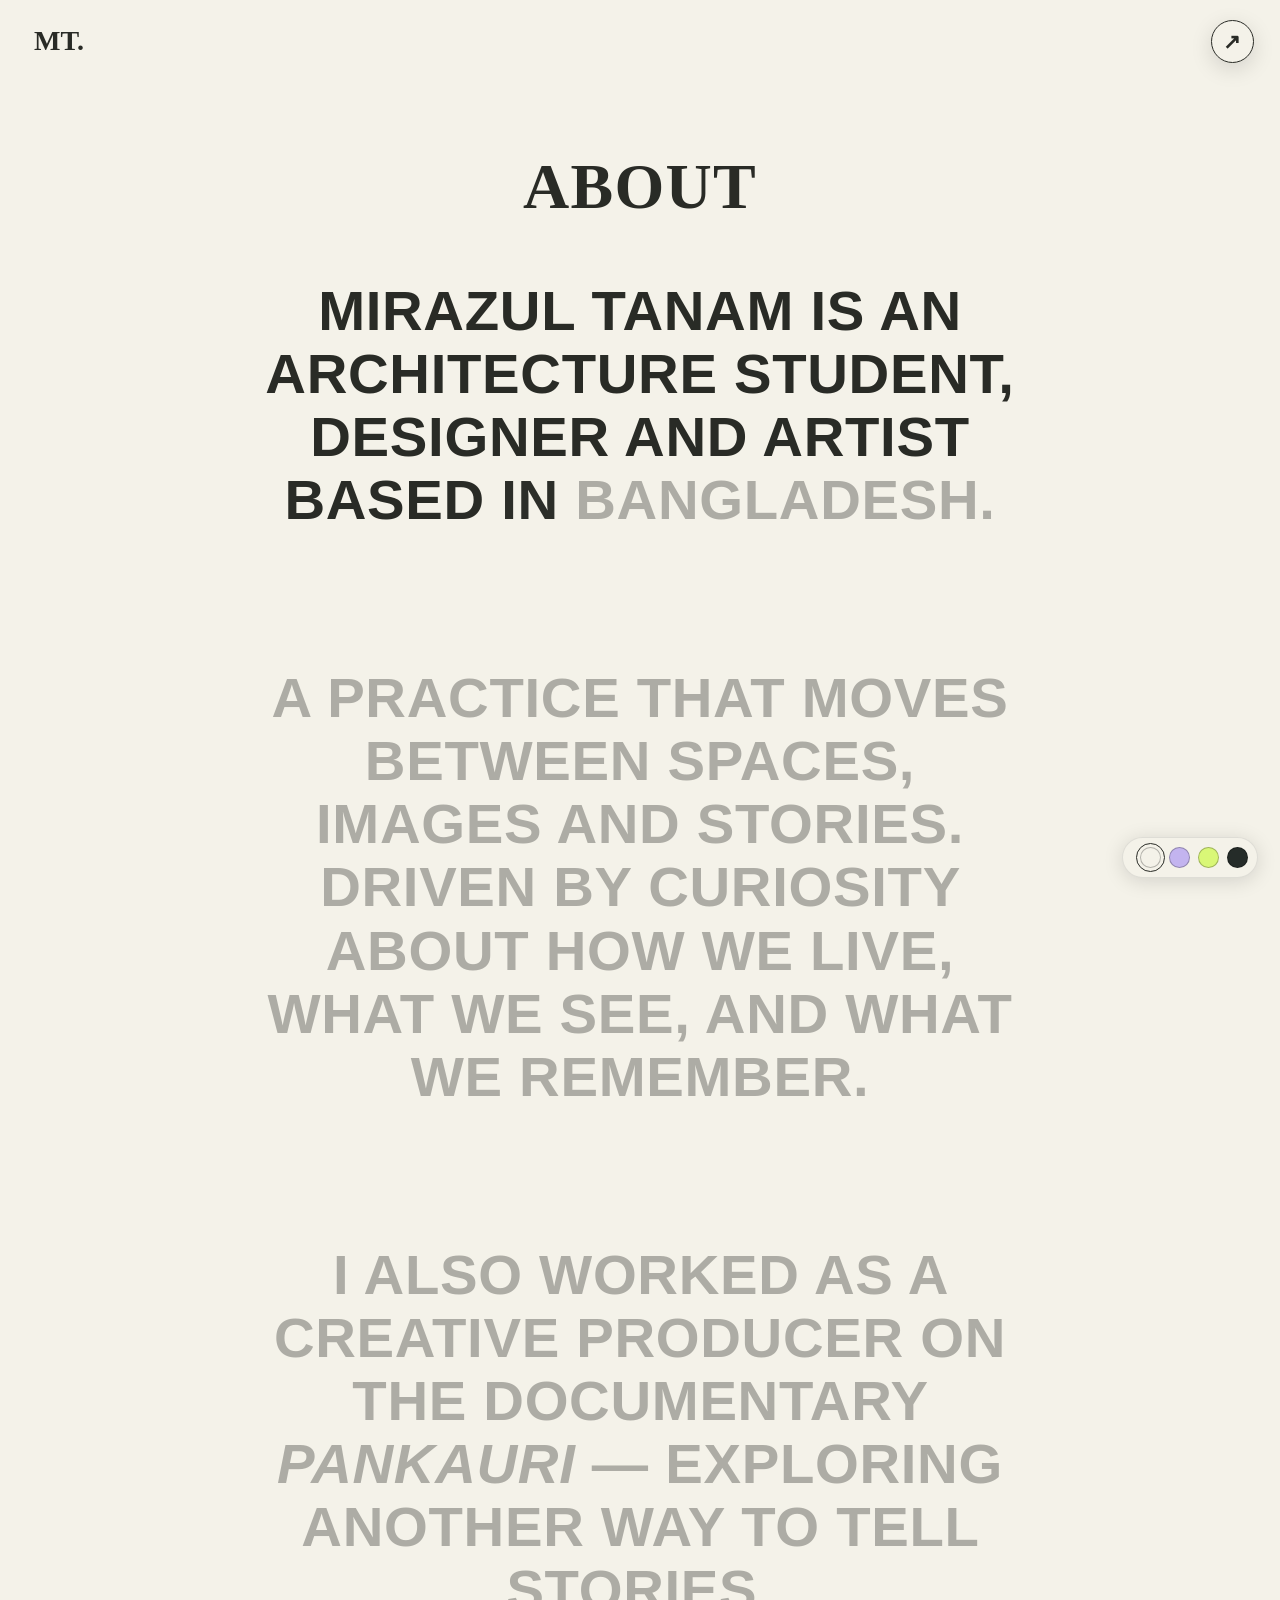
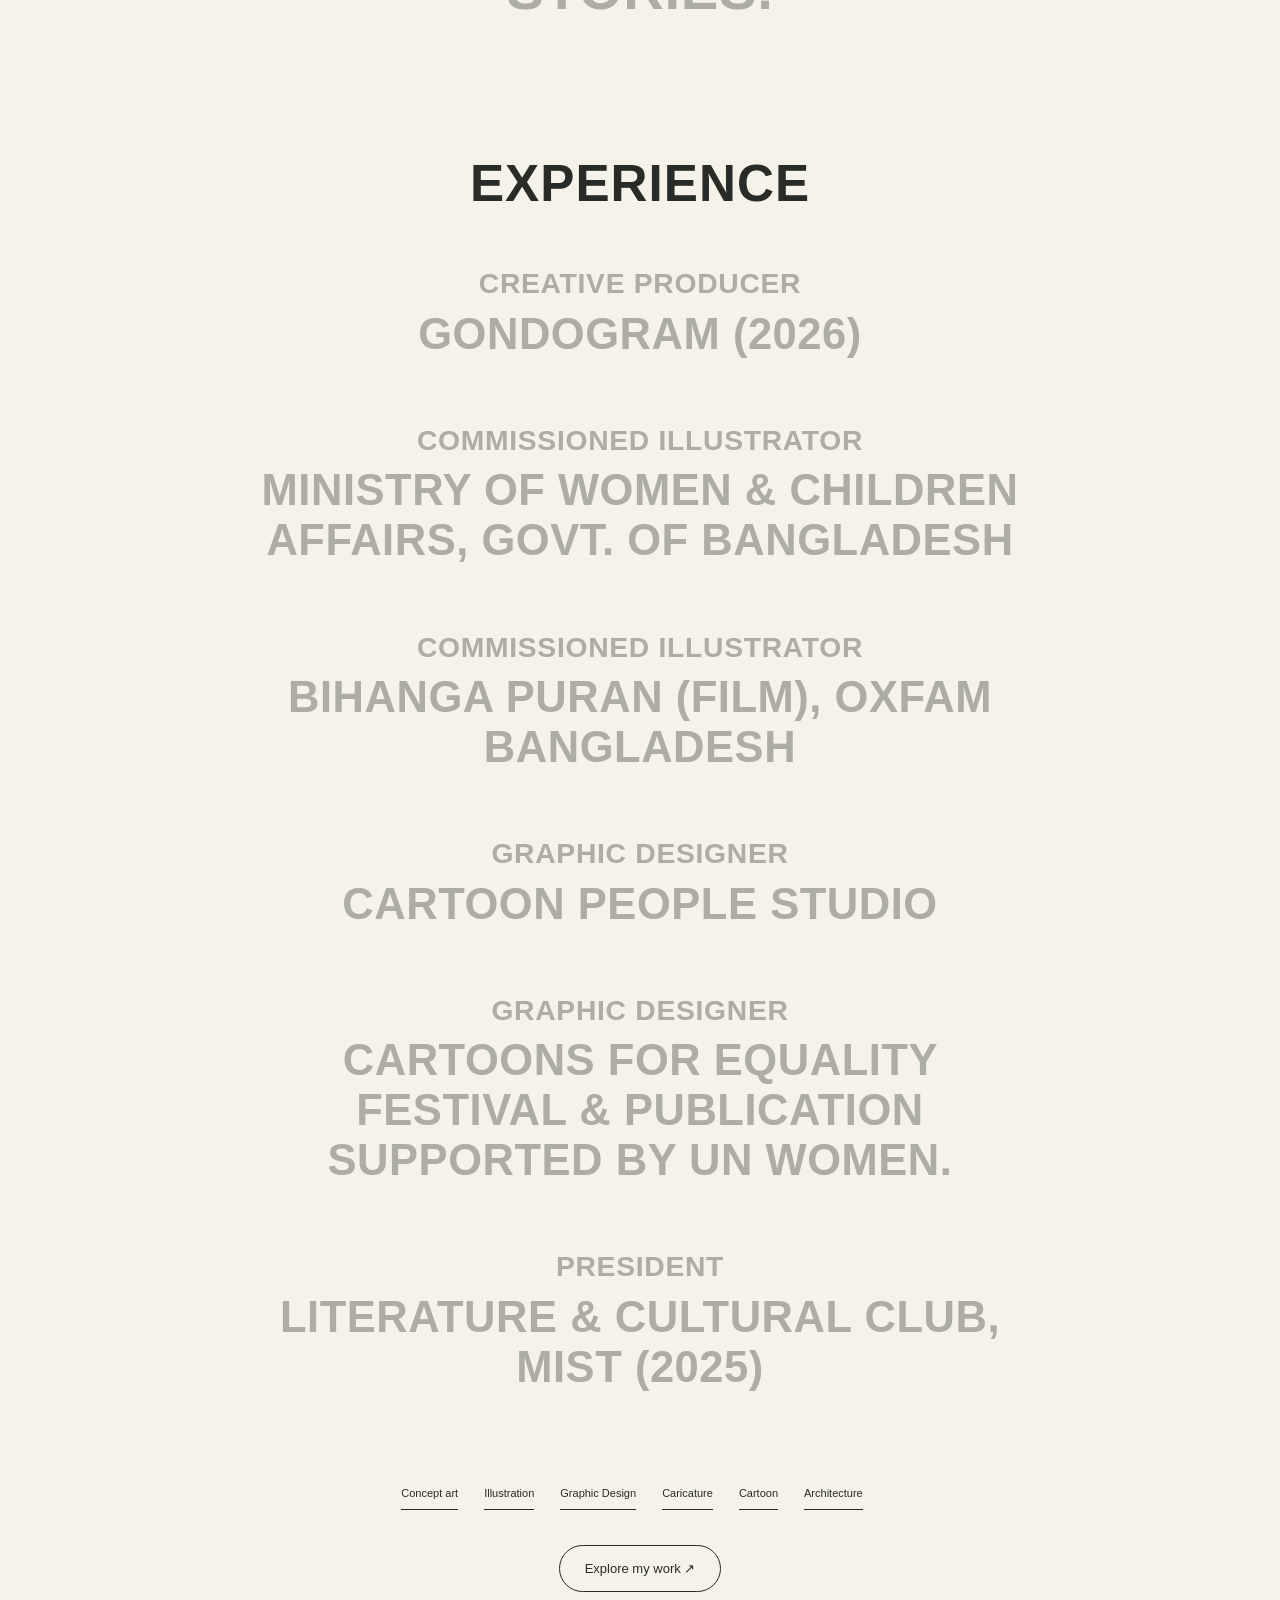
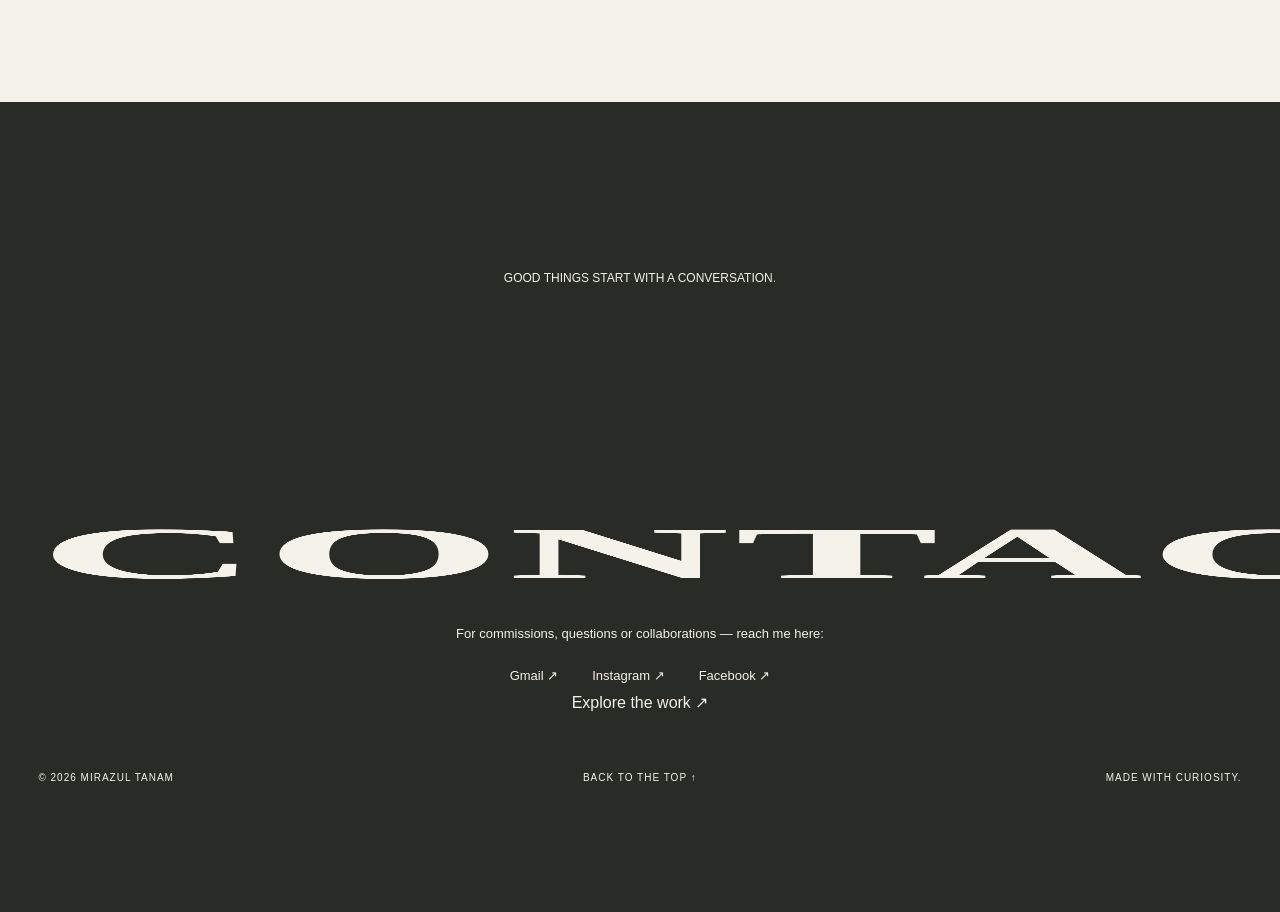
==== about.html @ 5aa93b68 "init" ====
<!doctype html><html lang="en"><head><meta charset="UTF-8"><meta name="viewport" content="width=device-width,initial-scale=1"><meta name="description" content="About Mirazul Tanam, architecture student, Designer and Artist based in Bangladesh."><title>About — Mirazul Tanam</title><style>
@font-face{font-family:Headline;src:url('assets/headline-semibold.ttf');font-weight:600;font-style:normal;font-display:swap}*{box-sizing:border-box}html{scroll-behavior:smooth;scroll-padding-top:90px}body{--paper:#f4f2e9;--ink:#292b26;--accent:#d9f777;margin:0;background:var(--paper);color:var(--ink);font-family:Arial,sans-serif;transition:background .35s,color .35s}body[data-theme=purple]{--paper:#c3b4ef;--ink:#342955;--accent:#f5aa69}body[data-theme=green]{--paper:#d9f777;--ink:#244738;--accent:#f5b9cd}body[data-theme=dark]{--paper:#252c29;--ink:#f4f2e9;--accent:#c9abf1}a{color:inherit;text-decoration:none}button{font:inherit;color:inherit;cursor:pointer}button,a{-webkit-tap-highlight-color:transparent}button:focus-visible,a:focus-visible{outline:3px solid #f47846;outline-offset:5px}header{position:absolute;z-index:3;top:0;left:0;right:0;display:flex;align-items:center;justify-content:space-between;padding:25px 34px;font-size:12px;font-weight:bold;letter-spacing:1px}.brand{font-family:Headline;font-size:28px;letter-spacing:0}.round{border:1px solid currentColor;border-radius:50%;width:43px;height:43px;background:transparent;display:grid;place-items:center;font-size:21px}.hero{min-height:890px;height:100svh;max-height:1150px;position:relative;display:flex;flex-direction:column;align-items:center;justify-content:center;padding:110px 20px 65px;text-align:center;overflow:hidden}.eyebrow{text-transform:uppercase;letter-spacing:2px;font-size:10px;font-weight:700;margin-bottom:32px}.hero h1{font:600 clamp(100px,19vw,290px)/.92 Headline,sans-serif;letter-spacing:.005em;margin:0;position:relative;z-index:1}.hero h1 span{display:block}.stickers{height:140px;display:flex;justify-content:center;margin:-20px 0 28px;z-index:2}.sticker{width:150px;height:155px;padding:0;border:7px solid var(--paper);box-shadow:0 14px 25px #0002;transform:rotate(var(--r));transition:transform .4s;border-radius:3px;background:var(--paper);margin:0 -9px;overflow:hidden}.sticker img{width:100%;height:100%;object-fit:cover}.sticker:hover{transform:translateY(-25px) rotate(0) scale(1.1);z-index:2}.intro{font:600 clamp(24px,3vw,43px)/.95 Headline;text-transform:uppercase;max-width:510px;margin:12px 0 14px}.location{font-size:12px}.hero-bottom{position:absolute;bottom:30px;left:34px;right:34px;display:flex;justify-content:space-between;font-size:10px;letter-spacing:1px}.hero-bottom a{font-size:12px}.work{padding:110px 5vw 80px}.section-head{display:flex;align-items:flex-end;justify-content:space-between;margin-bottom:45px}.section-head h2,.about h2{font:600 clamp(60px,8vw,120px)/1 Headline;letter-spacing:.01em;text-transform:uppercase;margin:0}.section-head p{font-size:13px;max-width:220px;line-height:1.5}.filters{display:flex;gap:8px;flex-wrap:wrap;margin-bottom:26px}.filters button{border:1px solid currentColor;background:transparent;padding:10px 18px;border-radius:30px;font-size:12px}.filters button[aria-pressed=true]{background:var(--ink);color:var(--paper)}.grid{display:grid;grid-template-columns:1fr 1fr;gap:55px 25px}.project{text-align:left;border:0;background:transparent;padding:0;min-width:0}.project[hidden]{display:none}.cover{position:relative;overflow:hidden;border-radius:4px;aspect-ratio:1.25}.cover img{width:100%;height:100%;object-fit:cover;transition:transform .6s}.project:hover img{transform:scale(1.045)}.view{position:absolute;bottom:20px;right:20px;border-radius:40px;padding:13px 18px;background:var(--paper);color:var(--ink);font-size:12px;transform:translateY(75px);transition:transform .3s}.project:hover .view,.project:focus-visible .view{transform:translateY(0)}.caption{display:flex;justify-content:space-between;gap:12px;align-items:baseline;margin-top:15px}.caption h3{font:600 31px/1 Headline;text-transform:uppercase;margin:0}.caption span{font-size:10px}.note{font-size:11px;line-height:1.6;margin-top:35px;opacity:.65}.about{padding:100px 8vw 130px;display:grid;grid-template-columns:1fr 1fr;gap:70px;border-top:1px solid color-mix(in srgb,var(--ink),transparent 80%)}.about p{font-size:20px;line-height:1.55;margin:0 0 28px}.disciplines{display:flex;flex-wrap:wrap;gap:10px}.disciplines span{font-size:11px;border-bottom:1px solid;padding:10px 0;margin-right:16px}footer{background:var(--ink);color:var(--paper);padding:70px 5vw 28px;text-align:center}footer .small{font-size:12px}footer h2{font:600 clamp(75px,18vw,280px)/1 Headline;letter-spacing:.01em;margin:30px 0}footer p{font-size:13px;line-height:1.6}footer .bottom{display:flex;justify-content:space-between;margin-top:70px;font-size:10px;text-transform:uppercase;letter-spacing:1px}.contact-links{display:flex;justify-content:center;flex-wrap:wrap;gap:8px 26px;font-size:13px}.contact-links a{padding:10px 4px}.contact-links a:hover{text-decoration:underline}.palette{position:fixed;right:22px;bottom:22px;z-index:4;display:flex;align-items:center;gap:8px;padding:9px;border-radius:35px;background:var(--paper);box-shadow:0 3px 20px #0002;border:1px solid #8883}.palette button{width:21px;height:21px;border-radius:50%;border:1px solid #0004;padding:0}.palette button[aria-pressed=true]{outline:1px solid var(--ink);outline-offset:3px}.palette span{max-width:0;opacity:0;overflow:hidden;white-space:nowrap;font-size:10px;transition:max-width .2s cubic-bezier(.22,1,.36,1),opacity .15s cubic-bezier(.22,1,.36,1)}.palette:hover span,.palette:focus-within span{max-width:10em;opacity:1}dialog{max-width:900px;width:92vw;border:0;padding:0;background:var(--paper);color:var(--ink);border-radius:8px;max-height:90svh}dialog::backdrop{background:#101510bd;backdrop-filter:blur(7px)}.modal-close{position:absolute;right:15px;top:15px;border:0;border-radius:50%;width:44px;height:44px;font-size:25px;background:var(--paper)}dialog img{width:100%;max-height:48vh;object-fit:cover}dialog .detail{padding:30px}dialog h2{font:600 50px/1 Headline;text-transform:uppercase;margin:0 0 15px}dialog p{line-height:1.65;max-width:650px}.tag{font-size:10px;text-transform:uppercase;letter-spacing:1px}.modal-open{overflow:hidden}@media(min-width:1500px){.work,.about{max-width:1600px;margin:auto}}@media(max-width:650px){header{padding:20px}.hero{min-height:730px;max-height:900px}.hero h1{font-size:26vw}.stickers{height:110px;margin:-5px 0 27px}.sticker{width:100px;height:110px;border-width:5px}.intro{font-size:31px;max-width:310px}.hero-bottom{left:20px;right:20px}.hero-bottom span{max-width:150px;text-align:left;line-height:1.5}.work{padding:70px 20px}.section-head{display:block}.section-head p{margin-top:20px}.grid{grid-template-columns:1fr;gap:32px}.caption h3{font-size:29px}.about{padding:65px 24px;grid-template-columns:1fr;gap:30px}.about p{font-size:18px}footer .bottom{margin-bottom:50px;gap:20px;text-align:left}.eyebrow{font-size:9px}.view{transform:none}}@media(prefers-reduced-motion:reduce){html{scroll-behavior:auto}*,*::before,*::after{transition:none!important}}

.hero h1{font-size:clamp(100px,18vw,270px)}.caption h3,.intro,dialog h2{letter-spacing:.015em}.stickers{margin-top:3px}.hero{min-height:940px}.sticker{animation:arrive-wiggle 1.6s cubic-bezier(.2,.8,.2,1) both;animation-delay:.15s}.sticker:nth-child(2){animation-delay:.28s}.sticker:nth-child(3){animation-delay:.41s}.sticker img{transition:transform .5s}.sticker:hover img{transform:rotate(-5deg) scale(1.09)}
@keyframes arrive-wiggle{0%{opacity:0;transform:translateY(65px) rotate(calc(var(--r) - 25deg)) scale(.75)}40%{opacity:1;transform:translateY(-18px) rotate(calc(var(--r) + 12deg)) scale(1.05)}65%{transform:translateY(5px) rotate(calc(var(--r) - 8deg))}82%{transform:translateY(-3px) rotate(calc(var(--r) + 4deg))}100%{transform:translateY(0) rotate(var(--r))}}
.featured{padding:80px 0 75px;overflow:hidden;text-align:center}.featured h2{font:600 clamp(46px,5vw,74px)/1 Headline;text-transform:uppercase;letter-spacing:.015em;margin:0 0 10px}.featured>p{font-size:14px;margin:0 20px 35px}.carousel-stage{position:relative;height:clamp(300px,43vw,600px);touch-action:pan-y;max-width:1800px;margin:auto}.slide{position:absolute;left:50%;top:25px;width:clamp(240px,35vw,480px);padding:0;border:0;background:transparent;transition:transform .65s cubic-bezier(.2,.75,.2,1),opacity .5s;opacity:0;pointer-events:none;transform:translateX(-50%) scale(.8)}.slide img{display:block;width:100%;aspect-ratio:1;object-fit:cover;border-radius:14px;box-shadow:0 15px 25px #0000000a}.slide .slide-label{display:inline-block;background:var(--accent);color:var(--ink);font:600 19px/1.2 Headline;letter-spacing:.02em;text-transform:uppercase;padding:12px 22px;border-radius:30px;margin-top:18px}.slide.active{opacity:1;transform:translateX(-50%);z-index:2;pointer-events:auto}.slide.previous{opacity:1;transform:translateX(-183%) translateY(40px) rotate(-14deg);z-index:1;pointer-events:auto}.slide.next{opacity:1;transform:translateX(83%) translateY(40px) rotate(14deg);z-index:1;pointer-events:auto}.slide:not(.active) .slide-label{opacity:0}.carousel-controls{display:flex;gap:20px;align-items:center;justify-content:center;margin-top:25px}.carousel-controls button{width:45px;height:45px;border:1px solid currentColor;border-radius:50%;background:transparent;font-size:22px}.carousel-controls button:hover{background:var(--accent)}#carousel-status{font-size:12px;min-width:50px}.carousel-hint{font-size:11px;opacity:.65;margin-top:18px}.work{padding-top:65px}@media(max-width:650px){.hero{min-height:800px}.hero h1{font-size:25vw}.featured{padding-top:45px}.carousel-stage{height:370px}.slide{width:67vw;max-width:300px}.slide.previous{transform:translateX(-158%) translateY(30px) rotate(-12deg)}.slide.next{transform:translateX(58%) translateY(30px) rotate(12deg)}.carousel-controls{margin-top:0}.stickers{margin-top:10px}}@media(prefers-reduced-motion:reduce){.sticker{animation:none!important}}

header .brand{position:fixed;left:34px;top:25px;z-index:8}header .about-button{position:fixed;right:26px;top:20px;background:var(--paper);box-shadow:0 6px 22px #0002;z-index:8;transition:transform .3s}header .about-button:hover{transform:rotate(-10deg) scale(1.08)}.about-teaser{padding:100px 25px 120px;text-align:center;border-top:1px solid #8883}.about-teaser .eyebrow{display:block}.about-teaser>a{display:block;font:600 clamp(42px,7vw,100px)/1.08 Headline;letter-spacing:.01em}.about-teaser small{display:block;font:12px/1.5 Arial;margin-top:25px}.about-teaser>a:hover>span{display:inline-block;transform:translate(5px,-5px)}
footer{min-height:90svh;display:flex;flex-direction:column;justify-content:center;position:relative;padding:70px 3vw 30px;overflow:hidden}footer .contact-title-wrap{transform-origin:center bottom;will-change:transform;margin:25px 0}footer h2{font-size:clamp(84px,24vw,380px);line-height:.9;letter-spacing:.015em;margin:0;transform-origin:center bottom}footer .bottom{width:100%;margin-top:60px}footer.contact-pop h2{animation:contact-spring 1s both cubic-bezier(.22,.7,.25,1)}@keyframes contact-spring{0%{transform:scaleY(.55) scaleX(1.035)}45%{transform:scaleY(1.09) scaleX(.98)}68%{transform:scaleY(.95) scaleX(1.01)}85%{transform:scaleY(1.025)}100%{transform:scale(1)}}
.about-page{padding:155px 25px 110px;max-width:900px;margin:auto;text-align:center}.about-page h1{font:600 clamp(40px,5vw,65px)/1 Headline;letter-spacing:.02em;margin:0 0 60px}.about-statement{font:600 clamp(32px,4.4vw,65px)/1.12 Headline;letter-spacing:.012em;text-transform:uppercase;margin:0 auto 60px;max-width:770px}.about-statement.secondary{opacity:.62}.about-page .disciplines{justify-content:center;margin:35px 0}.back-work{display:inline-block;padding:15px 25px;border:1px solid currentColor;border-radius:35px;font-size:13px}.back-work:hover{background:var(--accent)}.about-art{display:flex;justify-content:center;gap:18px;margin:55px 0 65px}.about-art img{width:28%;max-width:180px;aspect-ratio:1;object-fit:cover;border-radius:5px;transform:rotate(-8deg)}.about-art img:nth-child(2){transform:rotate(7deg)}.about-art img:nth-child(3){transform:rotate(-4deg)}@media(max-width:650px){header .brand{left:20px;top:20px}header .about-button{right:18px;top:14px}footer{min-height:75svh;padding-top:60px}footer .bottom{margin-top:45px}.about-page{padding-top:130px}.about-page h1{margin-bottom:45px}.about-statement{margin-bottom:40px}.about-teaser{padding:70px 20px 85px}}@media(prefers-reduced-motion:reduce){footer .contact-title-wrap{transform:none!important}footer.contact-pop h2{animation:none!important}}

.about-statement,.about-statement.secondary{opacity:1;font-family:Headline,Arial,sans-serif;margin-bottom:clamp(80px,15vh,155px)}
.reading-word{color:color-mix(in srgb,var(--ink) var(--read-ink,35%),var(--paper));transition:color .08s linear}
@media(prefers-reduced-motion:reduce){.reading-word{color:var(--ink);transition:none}}

.experience{margin:95px auto 85px;max-width:770px}.experience h2{font:600 clamp(36px,4vw,54px)/1.1 Headline,Arial,sans-serif;letter-spacing:.02em;margin:0 0 55px}.experience ul{list-style:none;padding:0;margin:0}.experience .experience-entry{margin:0 0 65px;font-size:clamp(26px,3.4vw,44px);line-height:1.15}.experience-role{display:block;font-size:.65em;letter-spacing:.025em;margin-bottom:9px}.experience-org{display:block}
</style></head><body><header><a class="brand" href="index.html" aria-label="Home">MT.</a><a href="index.html" class="round about-button" aria-label="Return to home" title="Return to home">↗</a></header><main class="about-page"><h1>ABOUT</h1><p class="about-statement">Mirazul Tanam is an architecture student, Designer and Artist based in Bangladesh.</p><p class="about-statement secondary">A practice that moves between spaces, images and stories. Driven by curiosity about how we live, what we see, and what we remember.</p><p class="about-statement secondary">I also worked as a creative producer on the documentary <em>Pankauri</em> — exploring another way to tell stories.</p><section class="experience" aria-labelledby="experience-title"><h2 id="experience-title">EXPERIENCE</h2><ul><li class="about-statement experience-entry"><span class="experience-role">Creative Producer</span><span class="experience-org">Gondogram (2026)</span></li><li class="about-statement experience-entry"><span class="experience-role">Commissioned Illustrator</span><span class="experience-org">Ministry of Women & Children Affairs, Govt. of Bangladesh</span></li><li class="about-statement experience-entry"><span class="experience-role">Commissioned Illustrator</span><span class="experience-org">Bihanga Puran (Film), Oxfam Bangladesh</span></li><li class="about-statement experience-entry"><span class="experience-role">Graphic Designer</span><span class="experience-org">Cartoon People Studio</span></li><li class="about-statement experience-entry"><span class="experience-role">Graphic Designer</span><span class="experience-org">Cartoons for Equality Festival & Publication Supported by UN Women.</span></li><li class="about-statement experience-entry"><span class="experience-role">President</span><span class="experience-org">Literature & Cultural Club, MIST (2025)</span></li></ul></section><div class="disciplines"><span>Concept art</span><span>Illustration</span><span>Graphic Design</span><span>Caricature</span><span>Cartoon</span><span>Architecture</span></div><a class="back-work" href="index.html#work">Explore my work ↗</a></main><footer id="contact"><span class="small">GOOD THINGS START WITH A CONVERSATION.</span><div class="contact-title-wrap"><h2>CONTACT</h2></div><p>For commissions, questions or collaborations — reach me here:</p><nav class="contact-links" aria-label="Contact links"><a href="#">Gmail ↗</a><a href="#">Instagram ↗</a><a href="#">Facebook ↗</a></nav><a href="index.html#work">Explore the work ↗</a><div class="bottom"><span>© <span id="year"></span> Mirazul Tanam</span><a href="#">Back to the top ↑</a><span>Made with curiosity.</span></div></footer><div class="palette" aria-label="Choose a color theme"><span aria-hidden="true">Feeling colorful?</span><button data-theme="default" style="background:#f4f2e9" aria-label="Cream theme" aria-pressed="true"></button><button data-theme="purple" style="background:#c3b4ef" aria-label="Lavender theme" aria-pressed="false"></button><button data-theme="green" style="background:#d9f777" aria-label="Lime theme" aria-pressed="false"></button><button data-theme="dark" style="background:#252c29" aria-label="Dark theme" aria-pressed="false"></button></div><script src="about.js"></script><script src="reading-motion.js"></script><script src="contact-motion.js"></script></body></html>
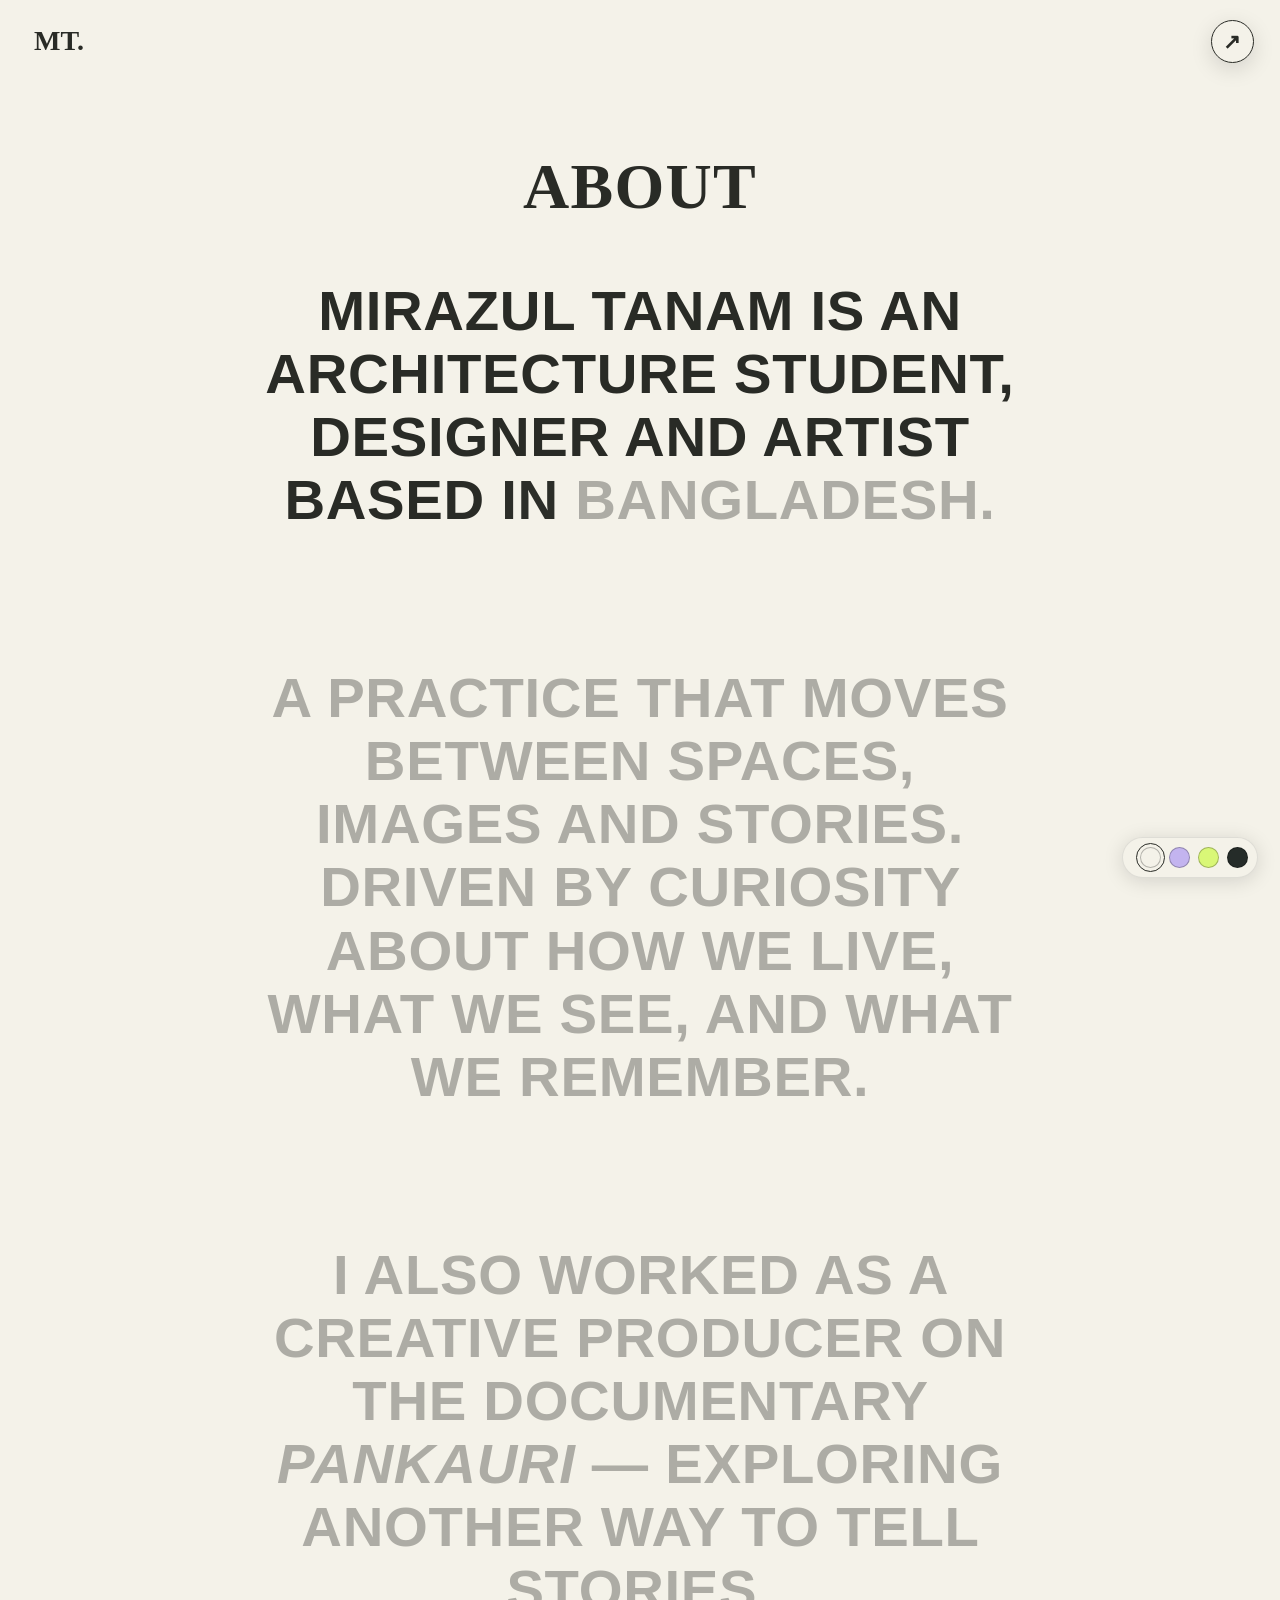
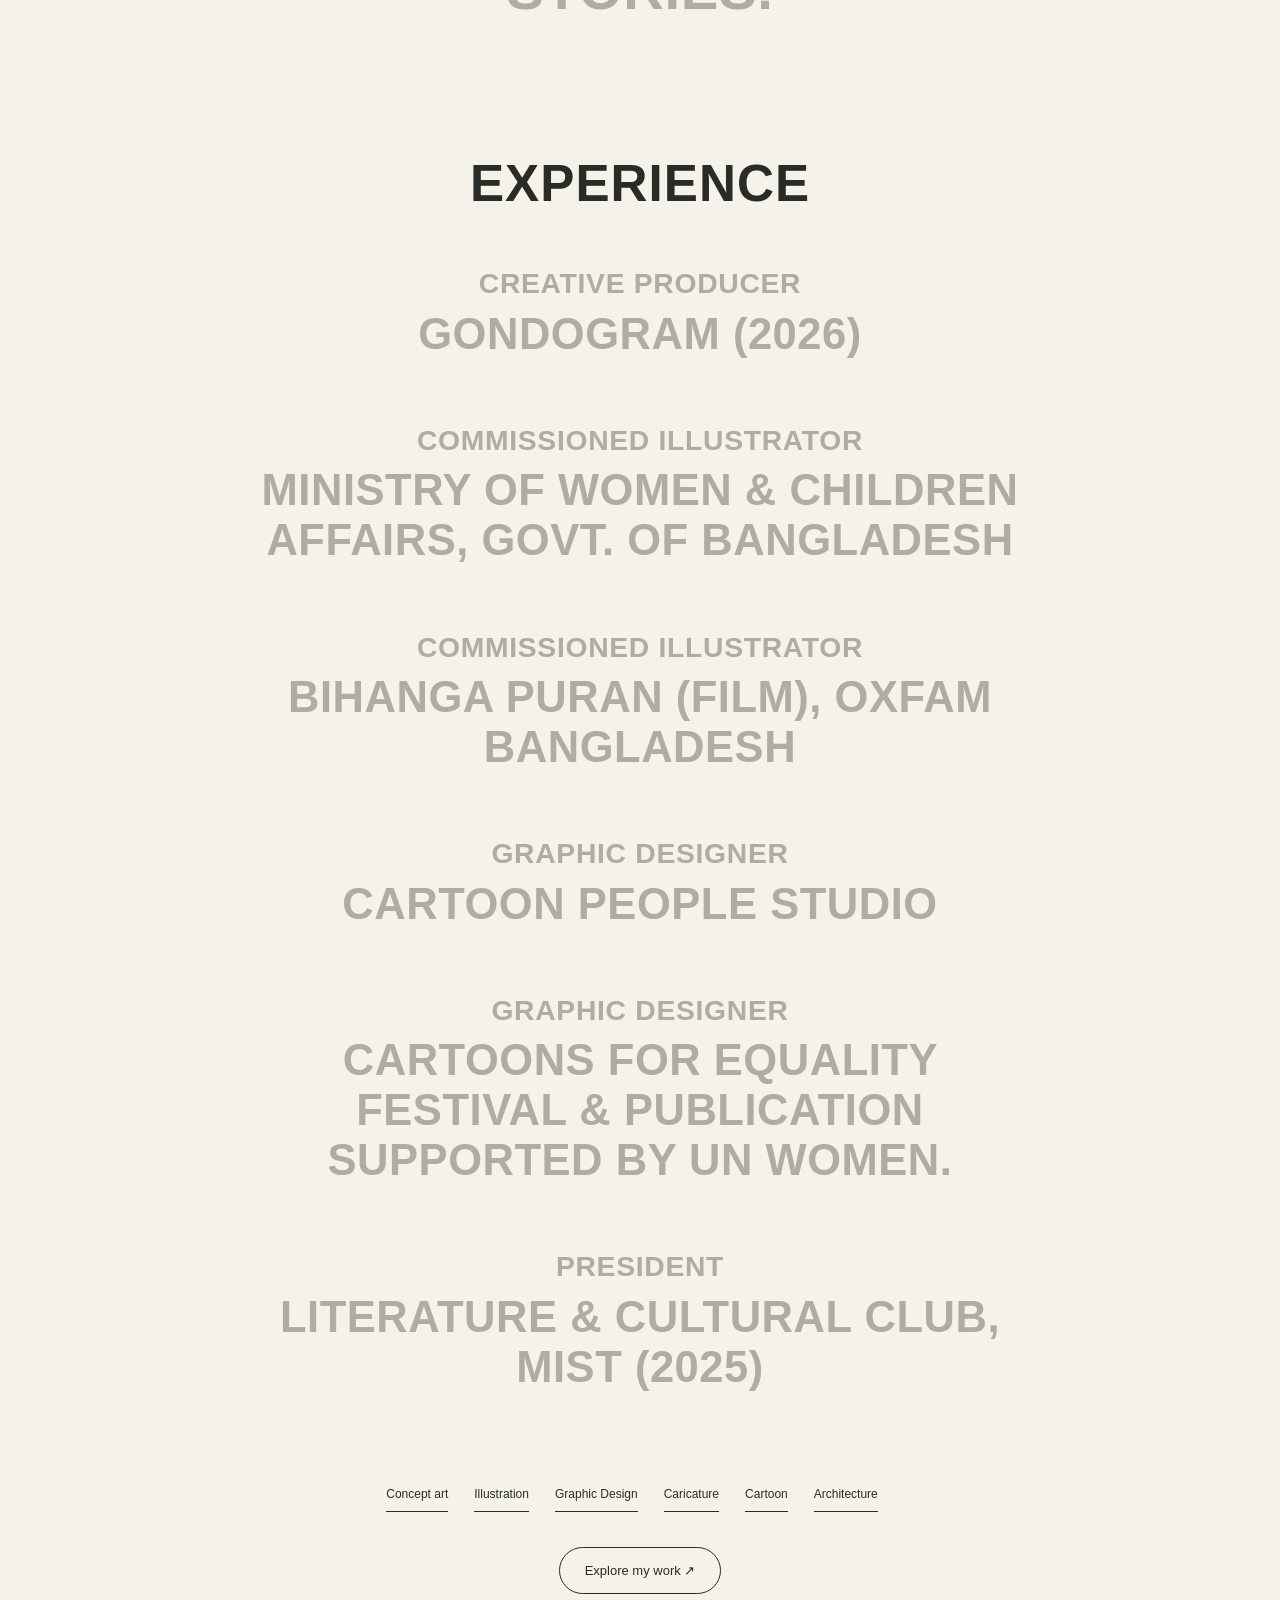
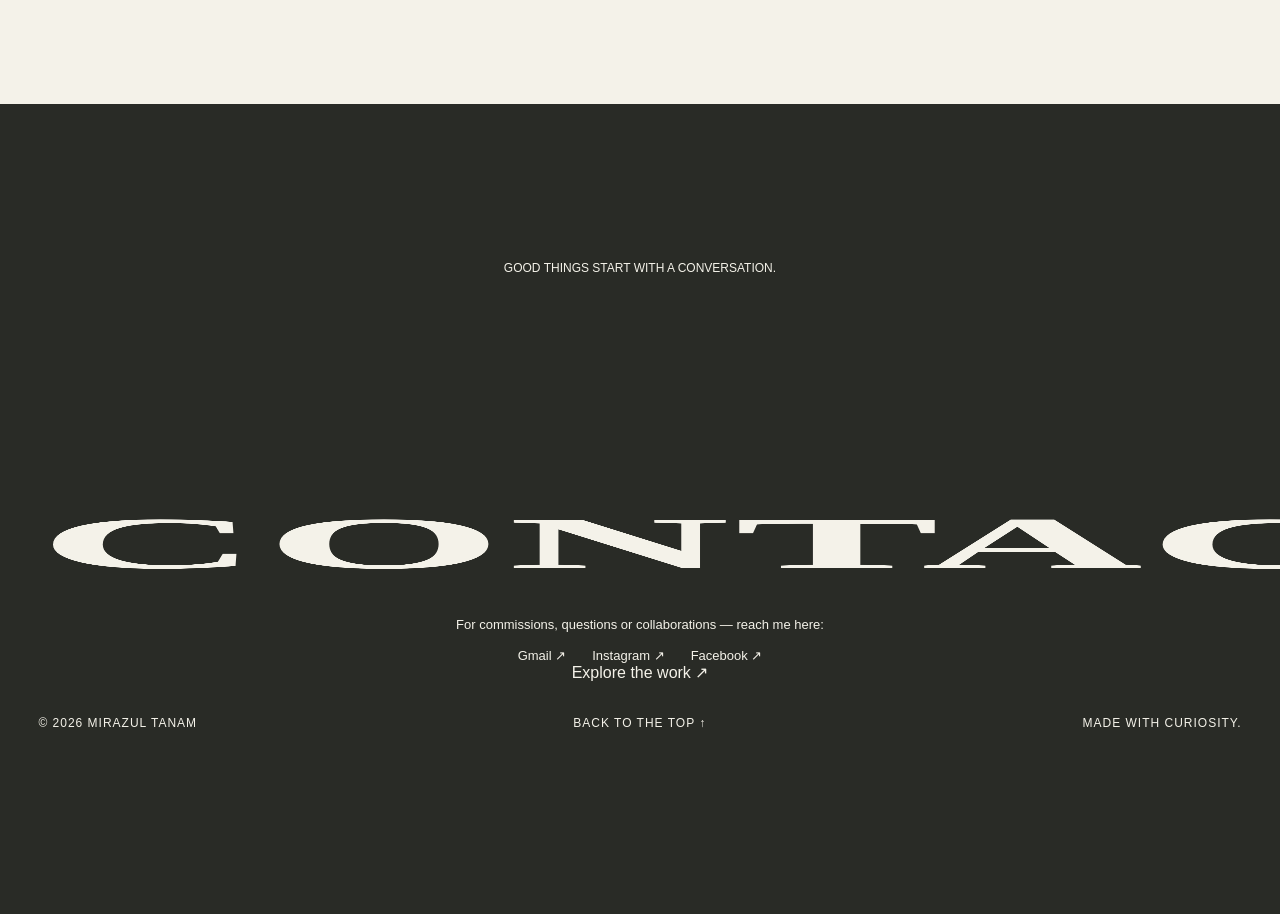
==== commit 14076e70: "one" ====
--- a/about.html
+++ b/about.html
@@ -1,17 +1 @@
-<!doctype html><html lang="en"><head><meta charset="UTF-8"><meta name="viewport" content="width=device-width,initial-scale=1"><meta name="description" content="About Mirazul Tanam, architecture student, Designer and Artist based in Bangladesh."><title>About — Mirazul Tanam</title><style>
-@font-face{font-family:Headline;src:url('assets/headline-semibold.ttf');font-weight:600;font-style:normal;font-display:swap}*{box-sizing:border-box}html{scroll-behavior:smooth;scroll-padding-top:90px}body{--paper:#f4f2e9;--ink:#292b26;--accent:#d9f777;margin:0;background:var(--paper);color:var(--ink);font-family:Arial,sans-serif;transition:background .35s,color .35s}body[data-theme=purple]{--paper:#c3b4ef;--ink:#342955;--accent:#f5aa69}body[data-theme=green]{--paper:#d9f777;--ink:#244738;--accent:#f5b9cd}body[data-theme=dark]{--paper:#252c29;--ink:#f4f2e9;--accent:#c9abf1}a{color:inherit;text-decoration:none}button{font:inherit;color:inherit;cursor:pointer}button,a{-webkit-tap-highlight-color:transparent}button:focus-visible,a:focus-visible{outline:3px solid #f47846;outline-offset:5px}header{position:absolute;z-index:3;top:0;left:0;right:0;display:flex;align-items:center;justify-content:space-between;padding:25px 34px;font-size:12px;font-weight:bold;letter-spacing:1px}.brand{font-family:Headline;font-size:28px;letter-spacing:0}.round{border:1px solid currentColor;border-radius:50%;width:43px;height:43px;background:transparent;display:grid;place-items:center;font-size:21px}.hero{min-height:890px;height:100svh;max-height:1150px;position:relative;display:flex;flex-direction:column;align-items:center;justify-content:center;padding:110px 20px 65px;text-align:center;overflow:hidden}.eyebrow{text-transform:uppercase;letter-spacing:2px;font-size:10px;font-weight:700;margin-bottom:32px}.hero h1{font:600 clamp(100px,19vw,290px)/.92 Headline,sans-serif;letter-spacing:.005em;margin:0;position:relative;z-index:1}.hero h1 span{display:block}.stickers{height:140px;display:flex;justify-content:center;margin:-20px 0 28px;z-index:2}.sticker{width:150px;height:155px;padding:0;border:7px solid var(--paper);box-shadow:0 14px 25px #0002;transform:rotate(var(--r));transition:transform .4s;border-radius:3px;background:var(--paper);margin:0 -9px;overflow:hidden}.sticker img{width:100%;height:100%;object-fit:cover}.sticker:hover{transform:translateY(-25px) rotate(0) scale(1.1);z-index:2}.intro{font:600 clamp(24px,3vw,43px)/.95 Headline;text-transform:uppercase;max-width:510px;margin:12px 0 14px}.location{font-size:12px}.hero-bottom{position:absolute;bottom:30px;left:34px;right:34px;display:flex;justify-content:space-between;font-size:10px;letter-spacing:1px}.hero-bottom a{font-size:12px}.work{padding:110px 5vw 80px}.section-head{display:flex;align-items:flex-end;justify-content:space-between;margin-bottom:45px}.section-head h2,.about h2{font:600 clamp(60px,8vw,120px)/1 Headline;letter-spacing:.01em;text-transform:uppercase;margin:0}.section-head p{font-size:13px;max-width:220px;line-height:1.5}.filters{display:flex;gap:8px;flex-wrap:wrap;margin-bottom:26px}.filters button{border:1px solid currentColor;background:transparent;padding:10px 18px;border-radius:30px;font-size:12px}.filters button[aria-pressed=true]{background:var(--ink);color:var(--paper)}.grid{display:grid;grid-template-columns:1fr 1fr;gap:55px 25px}.project{text-align:left;border:0;background:transparent;padding:0;min-width:0}.project[hidden]{display:none}.cover{position:relative;overflow:hidden;border-radius:4px;aspect-ratio:1.25}.cover img{width:100%;height:100%;object-fit:cover;transition:transform .6s}.project:hover img{transform:scale(1.045)}.view{position:absolute;bottom:20px;right:20px;border-radius:40px;padding:13px 18px;background:var(--paper);color:var(--ink);font-size:12px;transform:translateY(75px);transition:transform .3s}.project:hover .view,.project:focus-visible .view{transform:translateY(0)}.caption{display:flex;justify-content:space-between;gap:12px;align-items:baseline;margin-top:15px}.caption h3{font:600 31px/1 Headline;text-transform:uppercase;margin:0}.caption span{font-size:10px}.note{font-size:11px;line-height:1.6;margin-top:35px;opacity:.65}.about{padding:100px 8vw 130px;display:grid;grid-template-columns:1fr 1fr;gap:70px;border-top:1px solid color-mix(in srgb,var(--ink),transparent 80%)}.about p{font-size:20px;line-height:1.55;margin:0 0 28px}.disciplines{display:flex;flex-wrap:wrap;gap:10px}.disciplines span{font-size:11px;border-bottom:1px solid;padding:10px 0;margin-right:16px}footer{background:var(--ink);color:var(--paper);padding:70px 5vw 28px;text-align:center}footer .small{font-size:12px}footer h2{font:600 clamp(75px,18vw,280px)/1 Headline;letter-spacing:.01em;margin:30px 0}footer p{font-size:13px;line-height:1.6}footer .bottom{display:flex;justify-content:space-between;margin-top:70px;font-size:10px;text-transform:uppercase;letter-spacing:1px}.contact-links{display:flex;justify-content:center;flex-wrap:wrap;gap:8px 26px;font-size:13px}.contact-links a{padding:10px 4px}.contact-links a:hover{text-decoration:underline}.palette{position:fixed;right:22px;bottom:22px;z-index:4;display:flex;align-items:center;gap:8px;padding:9px;border-radius:35px;background:var(--paper);box-shadow:0 3px 20px #0002;border:1px solid #8883}.palette button{width:21px;height:21px;border-radius:50%;border:1px solid #0004;padding:0}.palette button[aria-pressed=true]{outline:1px solid var(--ink);outline-offset:3px}.palette span{max-width:0;opacity:0;overflow:hidden;white-space:nowrap;font-size:10px;transition:max-width .2s cubic-bezier(.22,1,.36,1),opacity .15s cubic-bezier(.22,1,.36,1)}.palette:hover span,.palette:focus-within span{max-width:10em;opacity:1}dialog{max-width:900px;width:92vw;border:0;padding:0;background:var(--paper);color:var(--ink);border-radius:8px;max-height:90svh}dialog::backdrop{background:#101510bd;backdrop-filter:blur(7px)}.modal-close{position:absolute;right:15px;top:15px;border:0;border-radius:50%;width:44px;height:44px;font-size:25px;background:var(--paper)}dialog img{width:100%;max-height:48vh;object-fit:cover}dialog .detail{padding:30px}dialog h2{font:600 50px/1 Headline;text-transform:uppercase;margin:0 0 15px}dialog p{line-height:1.65;max-width:650px}.tag{font-size:10px;text-transform:uppercase;letter-spacing:1px}.modal-open{overflow:hidden}@media(min-width:1500px){.work,.about{max-width:1600px;margin:auto}}@media(max-width:650px){header{padding:20px}.hero{min-height:730px;max-height:900px}.hero h1{font-size:26vw}.stickers{height:110px;margin:-5px 0 27px}.sticker{width:100px;height:110px;border-width:5px}.intro{font-size:31px;max-width:310px}.hero-bottom{left:20px;right:20px}.hero-bottom span{max-width:150px;text-align:left;line-height:1.5}.work{padding:70px 20px}.section-head{display:block}.section-head p{margin-top:20px}.grid{grid-template-columns:1fr;gap:32px}.caption h3{font-size:29px}.about{padding:65px 24px;grid-template-columns:1fr;gap:30px}.about p{font-size:18px}footer .bottom{margin-bottom:50px;gap:20px;text-align:left}.eyebrow{font-size:9px}.view{transform:none}}@media(prefers-reduced-motion:reduce){html{scroll-behavior:auto}*,*::before,*::after{transition:none!important}}
-
-.hero h1{font-size:clamp(100px,18vw,270px)}.caption h3,.intro,dialog h2{letter-spacing:.015em}.stickers{margin-top:3px}.hero{min-height:940px}.sticker{animation:arrive-wiggle 1.6s cubic-bezier(.2,.8,.2,1) both;animation-delay:.15s}.sticker:nth-child(2){animation-delay:.28s}.sticker:nth-child(3){animation-delay:.41s}.sticker img{transition:transform .5s}.sticker:hover img{transform:rotate(-5deg) scale(1.09)}
-@keyframes arrive-wiggle{0%{opacity:0;transform:translateY(65px) rotate(calc(var(--r) - 25deg)) scale(.75)}40%{opacity:1;transform:translateY(-18px) rotate(calc(var(--r) + 12deg)) scale(1.05)}65%{transform:translateY(5px) rotate(calc(var(--r) - 8deg))}82%{transform:translateY(-3px) rotate(calc(var(--r) + 4deg))}100%{transform:translateY(0) rotate(var(--r))}}
-.featured{padding:80px 0 75px;overflow:hidden;text-align:center}.featured h2{font:600 clamp(46px,5vw,74px)/1 Headline;text-transform:uppercase;letter-spacing:.015em;margin:0 0 10px}.featured>p{font-size:14px;margin:0 20px 35px}.carousel-stage{position:relative;height:clamp(300px,43vw,600px);touch-action:pan-y;max-width:1800px;margin:auto}.slide{position:absolute;left:50%;top:25px;width:clamp(240px,35vw,480px);padding:0;border:0;background:transparent;transition:transform .65s cubic-bezier(.2,.75,.2,1),opacity .5s;opacity:0;pointer-events:none;transform:translateX(-50%) scale(.8)}.slide img{display:block;width:100%;aspect-ratio:1;object-fit:cover;border-radius:14px;box-shadow:0 15px 25px #0000000a}.slide .slide-label{display:inline-block;background:var(--accent);color:var(--ink);font:600 19px/1.2 Headline;letter-spacing:.02em;text-transform:uppercase;padding:12px 22px;border-radius:30px;margin-top:18px}.slide.active{opacity:1;transform:translateX(-50%);z-index:2;pointer-events:auto}.slide.previous{opacity:1;transform:translateX(-183%) translateY(40px) rotate(-14deg);z-index:1;pointer-events:auto}.slide.next{opacity:1;transform:translateX(83%) translateY(40px) rotate(14deg);z-index:1;pointer-events:auto}.slide:not(.active) .slide-label{opacity:0}.carousel-controls{display:flex;gap:20px;align-items:center;justify-content:center;margin-top:25px}.carousel-controls button{width:45px;height:45px;border:1px solid currentColor;border-radius:50%;background:transparent;font-size:22px}.carousel-controls button:hover{background:var(--accent)}#carousel-status{font-size:12px;min-width:50px}.carousel-hint{font-size:11px;opacity:.65;margin-top:18px}.work{padding-top:65px}@media(max-width:650px){.hero{min-height:800px}.hero h1{font-size:25vw}.featured{padding-top:45px}.carousel-stage{height:370px}.slide{width:67vw;max-width:300px}.slide.previous{transform:translateX(-158%) translateY(30px) rotate(-12deg)}.slide.next{transform:translateX(58%) translateY(30px) rotate(12deg)}.carousel-controls{margin-top:0}.stickers{margin-top:10px}}@media(prefers-reduced-motion:reduce){.sticker{animation:none!important}}
-
-header .brand{position:fixed;left:34px;top:25px;z-index:8}header .about-button{position:fixed;right:26px;top:20px;background:var(--paper);box-shadow:0 6px 22px #0002;z-index:8;transition:transform .3s}header .about-button:hover{transform:rotate(-10deg) scale(1.08)}.about-teaser{padding:100px 25px 120px;text-align:center;border-top:1px solid #8883}.about-teaser .eyebrow{display:block}.about-teaser>a{display:block;font:600 clamp(42px,7vw,100px)/1.08 Headline;letter-spacing:.01em}.about-teaser small{display:block;font:12px/1.5 Arial;margin-top:25px}.about-teaser>a:hover>span{display:inline-block;transform:translate(5px,-5px)}
-footer{min-height:90svh;display:flex;flex-direction:column;justify-content:center;position:relative;padding:70px 3vw 30px;overflow:hidden}footer .contact-title-wrap{transform-origin:center bottom;will-change:transform;margin:25px 0}footer h2{font-size:clamp(84px,24vw,380px);line-height:.9;letter-spacing:.015em;margin:0;transform-origin:center bottom}footer .bottom{width:100%;margin-top:60px}footer.contact-pop h2{animation:contact-spring 1s both cubic-bezier(.22,.7,.25,1)}@keyframes contact-spring{0%{transform:scaleY(.55) scaleX(1.035)}45%{transform:scaleY(1.09) scaleX(.98)}68%{transform:scaleY(.95) scaleX(1.01)}85%{transform:scaleY(1.025)}100%{transform:scale(1)}}
-.about-page{padding:155px 25px 110px;max-width:900px;margin:auto;text-align:center}.about-page h1{font:600 clamp(40px,5vw,65px)/1 Headline;letter-spacing:.02em;margin:0 0 60px}.about-statement{font:600 clamp(32px,4.4vw,65px)/1.12 Headline;letter-spacing:.012em;text-transform:uppercase;margin:0 auto 60px;max-width:770px}.about-statement.secondary{opacity:.62}.about-page .disciplines{justify-content:center;margin:35px 0}.back-work{display:inline-block;padding:15px 25px;border:1px solid currentColor;border-radius:35px;font-size:13px}.back-work:hover{background:var(--accent)}.about-art{display:flex;justify-content:center;gap:18px;margin:55px 0 65px}.about-art img{width:28%;max-width:180px;aspect-ratio:1;object-fit:cover;border-radius:5px;transform:rotate(-8deg)}.about-art img:nth-child(2){transform:rotate(7deg)}.about-art img:nth-child(3){transform:rotate(-4deg)}@media(max-width:650px){header .brand{left:20px;top:20px}header .about-button{right:18px;top:14px}footer{min-height:75svh;padding-top:60px}footer .bottom{margin-top:45px}.about-page{padding-top:130px}.about-page h1{margin-bottom:45px}.about-statement{margin-bottom:40px}.about-teaser{padding:70px 20px 85px}}@media(prefers-reduced-motion:reduce){footer .contact-title-wrap{transform:none!important}footer.contact-pop h2{animation:none!important}}
-
-.about-statement,.about-statement.secondary{opacity:1;font-family:Headline,Arial,sans-serif;margin-bottom:clamp(80px,15vh,155px)}
-.reading-word{color:color-mix(in srgb,var(--ink) var(--read-ink,35%),var(--paper));transition:color .08s linear}
-@media(prefers-reduced-motion:reduce){.reading-word{color:var(--ink);transition:none}}
-
-.experience{margin:95px auto 85px;max-width:770px}.experience h2{font:600 clamp(36px,4vw,54px)/1.1 Headline,Arial,sans-serif;letter-spacing:.02em;margin:0 0 55px}.experience ul{list-style:none;padding:0;margin:0}.experience .experience-entry{margin:0 0 65px;font-size:clamp(26px,3.4vw,44px);line-height:1.15}.experience-role{display:block;font-size:.65em;letter-spacing:.025em;margin-bottom:9px}.experience-org{display:block}
-</style></head><body><header><a class="brand" href="index.html" aria-label="Home">MT.</a><a href="index.html" class="round about-button" aria-label="Return to home" title="Return to home">↗</a></header><main class="about-page"><h1>ABOUT</h1><p class="about-statement">Mirazul Tanam is an architecture student, Designer and Artist based in Bangladesh.</p><p class="about-statement secondary">A practice that moves between spaces, images and stories. Driven by curiosity about how we live, what we see, and what we remember.</p><p class="about-statement secondary">I also worked as a creative producer on the documentary <em>Pankauri</em> — exploring another way to tell stories.</p><section class="experience" aria-labelledby="experience-title"><h2 id="experience-title">EXPERIENCE</h2><ul><li class="about-statement experience-entry"><span class="experience-role">Creative Producer</span><span class="experience-org">Gondogram (2026)</span></li><li class="about-statement experience-entry"><span class="experience-role">Commissioned Illustrator</span><span class="experience-org">Ministry of Women & Children Affairs, Govt. of Bangladesh</span></li><li class="about-statement experience-entry"><span class="experience-role">Commissioned Illustrator</span><span class="experience-org">Bihanga Puran (Film), Oxfam Bangladesh</span></li><li class="about-statement experience-entry"><span class="experience-role">Graphic Designer</span><span class="experience-org">Cartoon People Studio</span></li><li class="about-statement experience-entry"><span class="experience-role">Graphic Designer</span><span class="experience-org">Cartoons for Equality Festival & Publication Supported by UN Women.</span></li><li class="about-statement experience-entry"><span class="experience-role">President</span><span class="experience-org">Literature & Cultural Club, MIST (2025)</span></li></ul></section><div class="disciplines"><span>Concept art</span><span>Illustration</span><span>Graphic Design</span><span>Caricature</span><span>Cartoon</span><span>Architecture</span></div><a class="back-work" href="index.html#work">Explore my work ↗</a></main><footer id="contact"><span class="small">GOOD THINGS START WITH A CONVERSATION.</span><div class="contact-title-wrap"><h2>CONTACT</h2></div><p>For commissions, questions or collaborations — reach me here:</p><nav class="contact-links" aria-label="Contact links"><a href="#">Gmail ↗</a><a href="#">Instagram ↗</a><a href="#">Facebook ↗</a></nav><a href="index.html#work">Explore the work ↗</a><div class="bottom"><span>© <span id="year"></span> Mirazul Tanam</span><a href="#">Back to the top ↑</a><span>Made with curiosity.</span></div></footer><div class="palette" aria-label="Choose a color theme"><span aria-hidden="true">Feeling colorful?</span><button data-theme="default" style="background:#f4f2e9" aria-label="Cream theme" aria-pressed="true"></button><button data-theme="purple" style="background:#c3b4ef" aria-label="Lavender theme" aria-pressed="false"></button><button data-theme="green" style="background:#d9f777" aria-label="Lime theme" aria-pressed="false"></button><button data-theme="dark" style="background:#252c29" aria-label="Dark theme" aria-pressed="false"></button></div><script src="about.js"></script><script src="reading-motion.js"></script><script src="contact-motion.js"></script></body></html>+<!doctype html><html lang="en"><head><meta charset="UTF-8"><meta name="viewport" content="width=device-width,initial-scale=1"><meta name="description" content="About Mirazul Tanam, architecture student, Designer and Artist based in Bangladesh."><title>About — Mirazul Tanam</title><link rel="stylesheet" href="styles.css"></head><body><header><a class="brand" href="index.html" aria-label="Home">MT.</a><a href="index.html" class="round about-button" aria-label="Return to home" title="Return to home">↗</a></header><main class="about-page"><h1>ABOUT</h1><p class="about-statement">Mirazul Tanam is an architecture student, Designer and Artist based in Bangladesh.</p><p class="about-statement secondary">A practice that moves between spaces, images and stories. Driven by curiosity about how we live, what we see, and what we remember.</p><p class="about-statement secondary">I also worked as a creative producer on the documentary <em>Pankauri</em> — exploring another way to tell stories.</p><section class="experience" aria-labelledby="experience-title"><h2 id="experience-title">EXPERIENCE</h2><ul><li class="about-statement experience-entry"><span class="experience-role">Creative Producer</span><span class="experience-org">Gondogram (2026)</span></li><li class="about-statement experience-entry"><span class="experience-role">Commissioned Illustrator</span><span class="experience-org">Ministry of Women & Children Affairs, Govt. of Bangladesh</span></li><li class="about-statement experience-entry"><span class="experience-role">Commissioned Illustrator</span><span class="experience-org">Bihanga Puran (Film), Oxfam Bangladesh</span></li><li class="about-statement experience-entry"><span class="experience-role">Graphic Designer</span><span class="experience-org">Cartoon People Studio</span></li><li class="about-statement experience-entry"><span class="experience-role">Graphic Designer</span><span class="experience-org">Cartoons for Equality Festival & Publication Supported by UN Women.</span></li><li class="about-statement experience-entry"><span class="experience-role">President</span><span class="experience-org">Literature & Cultural Club, MIST (2025)</span></li></ul></section><div class="disciplines"><span>Concept art</span><span>Illustration</span><span>Graphic Design</span><span>Caricature</span><span>Cartoon</span><span>Architecture</span></div><a class="back-work" href="index.html#work">Explore my work ↗</a></main><footer id="contact"><span class="small">GOOD THINGS START WITH A CONVERSATION.</span><div class="contact-title-wrap"><h2>CONTACT</h2></div><p>For commissions, questions or collaborations — reach me here:</p><nav class="contact-links" aria-label="Contact links"><a href="#">Gmail ↗</a><a href="#">Instagram ↗</a><a href="#">Facebook ↗</a></nav><a href="index.html#work">Explore the work ↗</a><div class="bottom"><span>© <span id="year"></span> Mirazul Tanam</span><a href="#">Back to the top ↑</a><span>Made with curiosity.</span></div></footer><div class="palette" aria-label="Choose a color theme"><span aria-hidden="true">Feeling colorful?</span><button data-theme="default" style="--swatch:#f4f2e9" aria-label="Cream theme" aria-pressed="true"></button><button data-theme="purple" style="--swatch:#c3b4ef" aria-label="Lavender theme" aria-pressed="false"></button><button data-theme="green" style="--swatch:#d9f777" aria-label="Lime theme" aria-pressed="false"></button><button data-theme="dark" style="--swatch:#252c29" aria-label="Dark theme" aria-pressed="false"></button></div><script src="about.js"></script><script src="reading-motion.js"></script><script src="contact-motion.js"></script></body></html>
--- a/styles.css
+++ b/styles.css
@@ -0,0 +1,1019 @@
+@font-face {
+        font-family: Headline;
+        src: url("assets/headline-semibold.ttf");
+        font-weight: 600;
+        font-style: normal;
+        font-display: swap;
+      }
+      * {
+        box-sizing: border-box;
+      }
+      html {
+        scroll-behavior: smooth;
+        scroll-padding-top: 90px;
+      }
+      body {
+        --paper: #f4f2e9;
+        --ink: #292b26;
+        --accent: #d9f777;
+        margin: 0;
+        background: var(--paper);
+        color: var(--ink);
+        font-family: Arial, sans-serif;
+        transition:
+          background 0.35s,
+          color 0.35s;
+      }
+      body[data-theme="purple"] {
+        --paper: #c3b4ef;
+        --ink: #342955;
+        --accent: #f5aa69;
+      }
+      body[data-theme="green"] {
+        --paper: #d9f777;
+        --ink: #244738;
+        --accent: #f5b9cd;
+      }
+      body[data-theme="dark"] {
+        --paper: #252c29;
+        --ink: #f4f2e9;
+        --accent: #c9abf1;
+      }
+      a {
+        color: inherit;
+        text-decoration: none;
+      }
+      button {
+        font: inherit;
+        color: inherit;
+        cursor: pointer;
+      }
+      button,
+      a {
+        -webkit-tap-highlight-color: transparent;
+      }
+      button:focus-visible,
+      a:focus-visible {
+        outline: 3px solid #f47846;
+        outline-offset: 5px;
+      }
+      header {
+        position: absolute;
+        z-index: 3;
+        top: 0;
+        left: 0;
+        right: 0;
+        display: flex;
+        align-items: center;
+        justify-content: space-between;
+        padding: 25px 34px;
+        font-size: .75rem;
+        font-weight: bold;
+        letter-spacing: 1px;
+      }
+      .brand {
+        font-family: Headline;
+        font-size: 1.75rem;
+        letter-spacing: 0;
+      }
+      .round {
+        border: 1px solid currentColor;
+        border-radius: 50%;
+        width: 43px;
+        height: 43px;
+        background: transparent;
+        display: grid;
+        place-items: center;
+        font-size: 21px;
+      }
+      .hero {
+        min-height: 890px;
+        height: 100svh;
+        max-height: 1150px;
+        position: relative;
+        display: flex;
+        flex-direction: column;
+        align-items: center;
+        justify-content: center;
+        padding: 0px 20px 65px;
+        text-align: center;
+        overflow: hidden;
+      }
+      .eyebrow {
+        text-transform: uppercase;
+        letter-spacing: 2px;
+        font-size: 10px;
+        font-weight: 700;
+        margin-bottom: 32px;
+      }
+      .hero h1 {
+        font:
+          600 clamp(6.25rem, 19vw, 16.875rem)/0.92 Headline,
+          sans-serif;
+        letter-spacing: 0.005em;
+        margin: 0;
+        position: relative;
+        z-index: 1;
+      }
+      .hero h1 span {
+        display: block;
+      }
+      .stickers {
+        height: 140px;
+        display: flex;
+        justify-content: center;
+        margin: -20px 0 28px;
+        z-index: 2;
+      }
+      .sticker {
+        width: 150px;
+        height: 155px;
+        padding: 0;
+        border: 7px solid var(--paper);
+        box-shadow: 0 14px 25px #0002;
+        transform: rotate(var(--r));
+        transition: transform 0.4s;
+        border-radius: 3px;
+        background: var(--paper);
+        margin: 0 -9px;
+        overflow: hidden;
+      }
+      .sticker img {
+        width: 100%;
+        height: 100%;
+        object-fit: cover;
+      }
+      
+      .intro {
+        font: 600 clamp(1.5rem, 3vw, 2.6875rem)/0.95 Headline;
+        text-transform: uppercase;
+        max-width: 510px;
+        margin: 12px 0 14px;
+      }
+      .location {
+        font-size: 12px;
+      }
+      .hero-bottom {
+        position: absolute;
+        bottom: 30px;
+        left: 34px;
+        right: 34px;
+        display: flex;
+        justify-content: space-between;
+        font-size: 10px;
+        letter-spacing: 1px;
+      }
+      .hero-bottom a {
+        font-size: 12px;
+      }
+      .work {
+        padding: 110px 5vw 80px;
+      }
+      .section-head {
+        display: flex;
+        align-items: flex-end;
+        justify-content: space-between;
+        margin-bottom: 45px;
+      }
+      .section-head h2,
+      .about h2 {
+        font: 600 clamp(3.75rem, 8vw, 7.5rem)/1 Headline;
+        letter-spacing: 0.01em;
+        text-transform: uppercase;
+        margin: 0;
+      }
+      .section-head p {
+        font-size: 13px;
+        max-width: 220px;
+        line-height: 1.5;
+      }
+      .filters {
+        display: flex;
+        gap: 8px;
+        flex-wrap: wrap;
+        margin-bottom: 26px;
+      }
+      .filters button{display:inline-flex;align-items:center;min-height:40px;border:1px solid currentColor;background:transparent;padding:10px 18px;border-radius:30px;font-size:.75rem}
+      .filters button[aria-pressed="true"] {
+        background: var(--ink);
+        color: var(--paper);
+      }
+      .grid {
+        display: grid;
+        grid-template-columns: 1fr 1fr;
+        gap: 55px 25px;
+      }
+      .project {
+        text-align: left;
+        border: 0;
+        background: transparent;
+        padding: 0;
+        min-width: 0;
+      }
+      .project[hidden] {
+        display: none;
+      }
+      .cover {
+        position: relative;
+        overflow: hidden;
+        border-radius: 4px;
+        aspect-ratio: 1.25;
+      }
+      .cover img {
+        width: 100%;
+        height: 100%;
+        object-fit: cover;
+        transition: transform 0.6s;
+      }
+      
+      .view {
+        position: absolute;
+        bottom: 20px;
+        right: 20px;
+        border-radius: 40px;
+        padding: 13px 18px;
+        background: var(--paper);
+        color: var(--ink);
+        font-size: 12px;
+        transform: translateY(75px);
+        transition: transform 0.3s;
+      }
+      .project:focus-visible .view{transform:translateY(0)}
+      .caption {
+        display: flex;
+        justify-content: space-between;
+        gap: 12px;
+        align-items: baseline;
+        margin-top: 15px;
+      }
+      .caption h3 {
+        font: 600 1.9375rem/1 Headline;
+        text-transform: uppercase;
+        margin: 0;
+      }.caption span{font-size:.75rem}
+      .note {
+        font-size: 11px;
+        line-height: 1.6;
+        margin-top: 35px;
+        opacity: 0.65;
+      }
+      .about {
+        padding: 100px 8vw 130px;
+        display: grid;
+        grid-template-columns: 1fr 1fr;
+        gap: 70px;
+        border-top: 1px solid color-mix(in srgb, var(--ink), transparent 80%);
+      }
+      .about p {
+        font-size: 20px;
+        line-height: 1.55;
+        margin: 0 0 28px;
+      }
+      .disciplines {
+        display: flex;
+        flex-wrap: wrap;
+        gap: 10px;
+      }
+      .disciplines span {
+        font-size: .75rem;
+        border-bottom: 1px solid;
+        padding: 10px 0;
+        margin-right: 16px;
+      }
+      footer {
+        background: var(--ink);
+        color: var(--paper);
+        padding: 70px 5vw 96px;
+        text-align: center;
+      }
+      footer .small {
+        font-size: .75rem;
+      }
+      footer h2 {
+        font: 600 clamp(4.6875rem, 18vw, 17.5rem)/1 Headline;
+        letter-spacing: 0.01em;
+        margin: 30px 0;
+      }
+      footer p {
+        font-size: .8125rem;
+        line-height: 1.6;
+      }
+      footer .bottom {
+        display: flex;
+        justify-content: space-between;
+        margin-top: 44px;
+        font-size: .75rem;
+        text-transform: uppercase;
+        letter-spacing: 1px;
+      }
+      .contact-links {
+        display: flex;
+        justify-content: center;
+        flex-wrap: wrap;
+        gap: 8px 26px;
+        font-size: 13px;
+      }
+      .contact-links a{position:relative}.contact-links a::before{content:"";position:absolute;inset:-14px}
+      .contact-links a:hover {
+        text-decoration: underline;
+      }
+      .palette{position:fixed;right:22px;bottom:22px;z-index:4;display:flex;align-items:center;gap:8px;padding:9px;border-radius:35px;background:var(--paper);box-shadow:0 3px 20px #0002;border:1px solid #8883}
+      .palette button{position:relative;width:21px;height:21px;border-radius:50%;border:1px solid #0004;padding:0;background:var(--swatch)}
+      .palette button::before{content:"";position:absolute;inset:-11.5px;border-radius:50%}
+      .palette button[aria-pressed="true"]{outline:1px solid var(--ink);outline-offset:3px}
+      .palette span {
+        max-width: 0;
+        opacity: 0;
+        overflow: hidden;
+        white-space: nowrap;
+        font-size: .75rem;
+        transition:
+          max-width 0.2s cubic-bezier(0.22, 1, 0.36, 1),
+          opacity 0.15s cubic-bezier(0.22, 1, 0.36, 1);
+      }
+      .palette:hover span,
+      .palette:focus-within span {
+        max-width: 10em;
+        opacity: 1;
+      }
+      dialog {
+        max-width: 900px;
+        width: 92vw;
+        border: 0;
+        padding: 0;
+        background: var(--paper);
+        color: var(--ink);
+        border-radius: 8px;
+        max-height: 90svh;
+      }
+      dialog::backdrop {
+        background: #101510bd;
+        backdrop-filter: blur(7px);
+      }
+      .modal-close {
+        position: absolute;
+        right: 15px;
+        top: 15px;
+        border: 0;
+        border-radius: 50%;
+        width: 44px;
+        height: 44px;
+        font-size: 25px;
+        background: var(--paper);
+      }
+      dialog img {
+        width: 100%;
+        max-height: 48vh;
+        object-fit: cover;
+      }
+      dialog .detail {
+        padding: 30px;
+      }
+      dialog h2 {
+        font: 600 50px/1 Headline;
+        text-transform: uppercase;
+        margin: 0 0 15px;
+      }
+      dialog p {
+        line-height: 1.65;
+        max-width: 650px;
+      }
+      .tag{font-size:.75rem;text-transform:uppercase;letter-spacing:1px}
+      .modal-open {
+        overflow: hidden;
+      }
+      @media (min-width: 1500px) {
+        .work,
+        .about {
+          max-width: 1600px;
+          margin: auto;
+        }
+      }
+      @media (max-width: 650px) {
+        header {
+          padding: 20px;
+        }
+        .hero {
+          min-height: 730px;
+          max-height: 900px;
+        }
+        .hero h1 {
+          font-size: 26vw;
+        }
+        .stickers {
+          height: 110px;
+          margin: -5px 0 27px;
+        }
+        .sticker {
+          width: 100px;
+          height: 110px;
+          border-width: 5px;
+        }
+        .intro {
+          font-size: 1.9375rem;
+          max-width: 310px;
+        }
+        .hero-bottom {
+          left: 20px;
+          right: 20px;
+        }
+        .hero-bottom span {
+          max-width: 150px;
+          text-align: left;
+          line-height: 1.5;
+        }
+        .work{padding:70px 20px}.filters button{min-height:44px}
+        .section-head {
+          display: block;
+        }
+        .section-head p {
+          margin-top: 20px;
+        }
+        .grid {
+          grid-template-columns: 1fr;
+          gap: 32px;
+        }
+        .caption h3 {
+          font-size: 1.8125rem;
+        }
+        .about {
+          padding: 65px 24px;
+          grid-template-columns: 1fr;
+          gap: 30px;
+        }
+        .about p {
+          font-size: 18px;
+        }
+        footer .bottom {
+          gap: 20px;
+          text-align: left;
+        }
+        .eyebrow {
+          font-size: 9px;
+        }
+        .view {
+          transform: none;
+        }
+      }
+      @media(hover:hover) and (pointer:fine){.sticker:hover{transform:translateY(-25px) rotate(0) scale(1.1);z-index:2}.sticker:hover img{transform:rotate(-5deg) scale(1.09)}.project:hover img{transform:scale(1.045)}.project:hover .view{transform:translateY(0)}header .about-button:hover{transform:rotate(-10deg) scale(1.08)}.about-teaser>a:hover>span{display:inline-block;transform:translate(5px,-5px)}#project-modal .modal-close:hover{transform:rotate(90deg)}}
+      @media (prefers-reduced-motion: reduce) {
+        html {
+          scroll-behavior: auto;
+        }
+        *,
+        *::before,
+        *::after {
+          transition: none !important;
+      }
+      .sticker:hover,.sticker:hover img,.project:hover img,.project:hover .view,header .about-button:hover,.about-teaser>a:hover>span,#project-modal .modal-close:hover{transform:none}
+      }
+
+      .hero h1 {
+        font-size: clamp(6.25rem, 18vw, 16.875rem);
+      }
+      .caption h3,
+      .intro,
+      dialog h2 {
+        letter-spacing: 0.015em;
+      }
+      .stickers {
+        margin-top: 3px;
+      }
+      .hero {
+        min-height: 940px;
+      }
+      .sticker {
+        animation: arrive-wiggle 1.6s cubic-bezier(0.2, 0.8, 0.2, 1) both;
+        animation-delay: 0.15s;
+      }
+      .sticker:nth-child(2) {
+        animation-delay: 0.28s;
+      }
+      .sticker:nth-child(3) {
+        animation-delay: 0.41s;
+      }
+      .sticker img {
+        transition: transform 0.5s;
+      }
+      
+      @keyframes arrive-wiggle {
+        0% {
+          opacity: 0;
+          transform: translateY(65px) rotate(calc(var(--r) - 25deg)) scale(0.75);
+        }
+        40% {
+          opacity: 1;
+          transform: translateY(-18px) rotate(calc(var(--r) + 12deg))
+            scale(1.05);
+        }
+        65% {
+          transform: translateY(5px) rotate(calc(var(--r) - 8deg));
+        }
+        82% {
+          transform: translateY(-3px) rotate(calc(var(--r) + 4deg));
+        }
+        100% {
+          transform: translateY(0) rotate(var(--r));
+        }
+      }
+      .featured {
+        padding: 80px 0 75px;
+        overflow: hidden;
+        text-align: center;
+      }
+      .featured h2 {
+        font: 600 clamp(2.875rem, 5vw, 4.625rem)/1 Headline;
+        text-transform: uppercase;
+        letter-spacing: 0.015em;
+        margin: 0 0 10px;
+      }
+      .featured > p {
+        font-size: 14px;
+        margin: 0 20px 35px;
+      }
+      .carousel-stage {
+        position: relative;
+        height: clamp(300px, 43vw, 600px);
+        touch-action: pan-y;
+        max-width: 1800px;
+        margin: auto;
+      }
+      .slide {
+        position: absolute;
+        left: 50%;
+        top: 25px;
+        width: clamp(240px, 35vw, 480px);
+        padding: 0;
+        border: 0;
+        background: transparent;
+        transition:
+          transform 0.65s cubic-bezier(0.2, 0.75, 0.2, 1),
+          opacity 0.5s;
+        opacity: 0;
+        pointer-events: none;
+        transform: translateX(-50%) scale(0.8);
+      }
+      .slide img {
+        display: block;
+        width: 100%;
+        aspect-ratio: 1;
+        object-fit: cover;
+        border-radius: 14px;
+        box-shadow: 0 15px 25px #0000000a;
+      }
+      .slide .slide-label {
+        display: inline-block;
+        background: var(--accent);
+        color: var(--ink);
+        font: 600 1.1875rem/1.2 Headline;
+        letter-spacing: 0.02em;
+        text-transform: uppercase;
+        padding: 12px 22px;
+        border-radius: 30px;
+        margin-top: 18px;
+      }
+      .slide.active {
+        opacity: 1;
+        transform: translateX(-50%);
+        z-index: 2;
+        pointer-events: auto;
+      }
+      .slide.previous {
+        opacity: 1;
+        transform: translateX(-183%) translateY(40px) rotate(-14deg);
+        z-index: 1;
+        pointer-events: auto;
+      }
+      .slide.next {
+        opacity: 1;
+        transform: translateX(83%) translateY(40px) rotate(14deg);
+        z-index: 1;
+        pointer-events: auto;
+      }
+      .slide:not(.active) .slide-label {
+        opacity: 0;
+      }
+      .carousel-controls {
+        display: flex;
+        gap: 20px;
+        align-items: center;
+        justify-content: center;
+        margin-top: 25px;
+      }
+      .carousel-controls button {
+        width: 45px;
+        height: 45px;
+        border: 1px solid currentColor;
+        border-radius: 50%;
+        background: transparent;
+        font-size: 22px;
+      }
+      .carousel-controls button:hover {
+        background: var(--accent);
+      }
+      #carousel-status{font-size:.75rem;min-width:50px}
+      .carousel-hint {
+        font-size: 11px;
+        opacity: 0.65;
+        margin-top: 18px;
+      }
+      .work {
+        padding-top: 65px;
+      }
+      @media (max-width: 650px) {
+        .hero {
+          min-height: 800px;
+        }
+        .hero h1 {
+          font-size: 25vw;
+        }
+        .featured {
+          padding-top: 45px;
+        }
+        .carousel-stage {
+          height: 370px;
+        }
+        .slide {
+          width: 67vw;
+          max-width: 300px;
+        }
+        .slide.previous {
+          transform: translateX(-158%) translateY(30px) rotate(-12deg);
+        }
+        .slide.next {
+          transform: translateX(58%) translateY(30px) rotate(12deg);
+        }
+        .carousel-controls {
+          margin-top: 0;
+        }
+        .stickers {
+          margin-top: 10px;
+        }
+      }
+      @media (prefers-reduced-motion: reduce) {
+        .sticker {
+          animation: none !important;
+        }
+      }
+
+      header .brand {
+        position: fixed;
+        left: 34px;
+        top: 25px;
+        z-index: 8;
+      }
+      header .about-button {
+        position: fixed;
+        right: 26px;
+        top: 20px;
+        background: var(--paper);
+        box-shadow: 0 6px 22px #0002;
+        z-index: 8;
+        transition: transform 0.3s;
+      }
+      
+      .about-teaser {
+        padding: 100px 25px 120px;
+        text-align: center;
+        border-top: 1px solid #8883;
+      }
+      .about-teaser .eyebrow {
+        display: block;
+      }
+      .about-teaser > a {
+        display: block;
+        font: 600 clamp(2.625rem, 7vw, 6.25rem)/1.08 Headline;
+        letter-spacing: 0.01em;
+      }
+      .about-teaser small{display:block;font:.75rem/1.5 Arial;margin-top:25px}
+      
+      footer {
+        min-height: 90svh;
+        display: flex;
+        flex-direction: column;
+        justify-content: center;
+        position: relative;
+        padding: 70px 3vw 96px;
+        overflow: hidden;
+      }
+      footer .contact-title-wrap {
+        transform-origin: center bottom;
+        will-change: transform;
+        margin: 25px 0;
+      }
+      footer h2 {
+        font-size: clamp(5.25rem, 24vw, 23.75rem);
+        line-height: 0.9;
+        letter-spacing: 0.015em;
+        margin: 0;
+        transform-origin: center bottom;
+      }
+      footer .bottom {
+        width: 100%;
+        margin-top: 34px;
+      }
+      footer.contact-pop h2 {
+        animation: contact-spring 1s both cubic-bezier(0.22, 0.7, 0.25, 1);
+      }
+      @keyframes contact-spring {
+        0% {
+          transform: scaleY(0.55) scaleX(1.035);
+        }
+        45% {
+          transform: scaleY(1.09) scaleX(0.98);
+        }
+        68% {
+          transform: scaleY(0.95) scaleX(1.01);
+        }
+        85% {
+          transform: scaleY(1.025);
+        }
+        100% {
+          transform: scale(1);
+        }
+      }
+      .about-page {
+        padding: 155px 25px 110px;
+        max-width: 900px;
+        margin: auto;
+        text-align: center;
+      }
+      .about-page h1 {
+        font: 600 clamp(2.5rem, 5vw, 4.0625rem)/1 Headline;
+        letter-spacing: 0.02em;
+        margin: 0 0 60px;
+      }
+      .about-statement {
+        font: 600 clamp(2rem, 4.4vw, 4.0625rem)/1.12 Headline;
+        letter-spacing: 0.012em;
+        text-transform: uppercase;
+        margin: 0 auto 60px;
+        max-width: 770px;
+      }
+      .about-statement.secondary {
+        opacity: 0.62;
+      }
+      .about-page .disciplines {
+        justify-content: center;
+        margin: 35px 0;
+      }
+      .back-work {
+        display: inline-block;
+        padding: 15px 25px;
+        border: 1px solid currentColor;
+        border-radius: 35px;
+        font-size: .8125rem;
+      }
+      .back-work:hover {
+        background: var(--accent);
+      }
+      .about-art {
+        display: flex;
+        justify-content: center;
+        gap: 18px;
+        margin: 55px 0 65px;
+      }
+      .about-art img {
+        width: 28%;
+        max-width: 180px;
+        aspect-ratio: 1;
+        object-fit: cover;
+        border-radius: 5px;
+        transform: rotate(-8deg);
+      }
+      .about-art img:nth-child(2) {
+        transform: rotate(7deg);
+      }
+      .about-art img:nth-child(3) {
+        transform: rotate(-4deg);
+      }
+      @media (max-width: 650px) {
+        header .brand {
+          left: 20px;
+          top: 20px;
+        }
+        header .about-button {
+          right: 18px;
+          top: 14px;
+        }
+        footer {
+          min-height: 75svh;
+          padding-top: 60px;
+        }
+        footer .bottom {
+          margin-top: 19px;
+        }
+        .about-page {
+          padding-top: 130px;
+        }
+        .about-page h1 {
+          margin-bottom: 45px;
+        }
+        .about-statement {
+          margin-bottom: 40px;
+        }
+        .about-teaser {
+          padding: 70px 20px 85px;
+        }
+      }
+      @media (prefers-reduced-motion: reduce) {
+        footer .contact-title-wrap {
+          transform: none !important;
+        }
+        footer.contact-pop h2 {
+          animation: none !important;
+        }
+      }
+
+      /* Full-page project galleries: paired images and full-width artwork. */
+      #project-modal {
+        position: fixed;
+        inset: 0;
+        width: 100%;
+        max-width: none;
+        height: 100%;
+        height: 100dvh;
+        max-height: none;
+        margin: 0;
+        border: 0;
+        border-radius: 0;
+        padding: 0;
+        overflow-y: auto;
+        overscroll-behavior: contain;
+        background: var(--paper);
+        color: var(--ink);
+      }
+      #project-modal::backdrop {
+        background: var(--paper);
+        backdrop-filter: none;
+      }
+      #project-modal[open] {
+        animation: gallery-enter 0.3s ease-out;
+      }
+      @keyframes gallery-enter {
+        from {
+          opacity: 0;
+          transform: translateY(20px);
+        }
+        to {
+          opacity: 1;
+          transform: translateY(0);
+        }
+      }
+      #project-modal .modal-close {
+        position: fixed;
+        right: 25px;
+        top: 22px;
+        width: 48px;
+        height: 48px;
+        z-index: 10;
+        background: var(--paper);
+        color: var(--ink);
+        border: 1px solid color-mix(in srgb, var(--ink), transparent 75%);
+        box-shadow: 0 6px 22px #0001;
+        transition: transform 0.25s;
+      }
+      
+      .project-page {
+        max-width: 1000px;
+        margin: 0 auto;
+        padding: 100px 36px 65px;
+      }
+      .project-heading {
+        text-align: center;
+        margin: 0 auto 65px;
+        max-width: 520px;
+      }
+      .project-heading .tag {
+        display: block;
+        opacity: .7;
+        margin-bottom: 14px;
+      }
+      #project-modal h2 {
+        font:
+          600 clamp(2.875rem, 5vw, 4.75rem)/1.05 Headline,
+          Arial,
+          sans-serif;
+        letter-spacing: 0.01em;
+        margin: 0 0 18px;
+      }
+      #project-modal .project-heading p{font:.9375rem/1.5 Arial,sans-serif;opacity:.7;margin:0 auto;max-width:410px}
+      .modal-gallery {
+        display: grid;
+        grid-template-columns: repeat(2, minmax(0, 1fr));
+        gap: 18px;
+        align-items: start;
+      }
+      .gallery-item {
+        margin: 0;
+        min-width: 0;
+        overflow: hidden;
+        border-radius: 14px;
+      }
+      .gallery-wide {
+        grid-column: 1/-1;
+      }
+      #project-modal .gallery-item img {
+        display: block;
+        width: 100%;
+        height: auto;
+        max-height: none;
+        object-fit: contain;
+        border-radius: 14px;
+      }
+      .gallery-item figcaption{font-size:.75rem;line-height:1.5;padding:12px 0 5px;opacity:.7}
+
+      .gallery-end {
+        text-align: center;
+        padding: 65px 0 15px;
+      }
+      .gallery-end p{font-size:.75rem!important;opacity:.7;margin:0 auto 24px}
+      .modal-back {
+        border: 1px solid currentColor;
+        background: transparent;
+        border-radius: 30px;
+        padding: 14px 24px;
+        font-size: .8125rem;
+      }
+      .modal-back:hover {
+        background: var(--accent);
+      }
+      #projects {
+        grid-template-columns: repeat(3, minmax(0, 1fr));
+        gap: 55px 42px;
+        max-width: 1120px;
+        margin: 0 auto;
+      }
+      #projects .cover {
+        aspect-ratio: 1;
+        border-radius: 12px;
+        box-shadow: 0 16px 30px #00000012;
+      }
+      #projects .caption {
+        display: block;
+        text-align: center;
+      }
+      #projects .caption h3 {
+        font-size: 1.6875rem;
+        margin-bottom: 7px;
+      }
+      #projects .caption span{opacity:.7}
+      #projects .view {
+        bottom: 14px;
+        right: 14px;
+      }
+      @media (max-width: 850px) {
+        #projects {
+          grid-template-columns: repeat(2, minmax(0, 1fr));
+          gap: 35px 22px;
+        }
+        .project-page {
+          padding: 95px 24px 50px;
+        }
+      }
+      @media (max-width: 550px) {
+        .project-page {
+          padding: 90px 18px 35px;
+        }
+        .project-heading {
+          margin-bottom: 38px;
+        }
+        .modal-gallery {
+          grid-template-columns: 1fr;
+          gap: 15px;
+        }
+        .gallery-wide {
+          grid-column: auto;
+        }
+        #project-modal .modal-close {
+          right: 16px;
+          top: 16px;
+          width:  44px;
+          height:  44px;
+        }
+        #projects {
+          gap: 30px 15px;
+        }
+        #projects .caption h3 {
+          font-size: 1.375rem;
+        }
+        #projects .caption span{font-size:.75rem}
+        #projects .view{font-size:.75rem;padding:9px 12px}
+        #project-modal .project-heading p {
+          font-size: .875rem;
+        }
+      }
+      @media (prefers-reduced-motion: reduce) {
+        #project-modal[open] {
+          animation: none;
+        }
+      }
+      .modal-gallery .gallery-item:only-child {
+        grid-column: 1/-1;
+      }
+
+/* About page */
+.about-statement,.about-statement.secondary{opacity:1;font-family:Headline,Arial,sans-serif;margin-bottom:clamp(80px,15vh,155px)}
+.reading-word{color:color-mix(in srgb,var(--ink) var(--read-ink,35%),var(--paper));transition:color .08s linear}
+@media (prefers-reduced-motion: reduce) {.reading-word{color:var(--ink);transition:none}}
+.experience{margin:95px auto 85px;max-width:770px}.experience h2{font:600 clamp(2.25rem, 4vw, 3.375rem)/1.1 Headline,Arial,sans-serif;letter-spacing:.02em;margin:0 0 55px}.experience ul{list-style:none;padding:0;margin:0}.experience .experience-entry{margin:0 0 65px;font-size:clamp(1.625rem, 3.4vw, 2.75rem);line-height:1.15}.experience-role{display:block;font-size:.65em;letter-spacing:.025em;margin-bottom:9px}.experience-org{display:block}
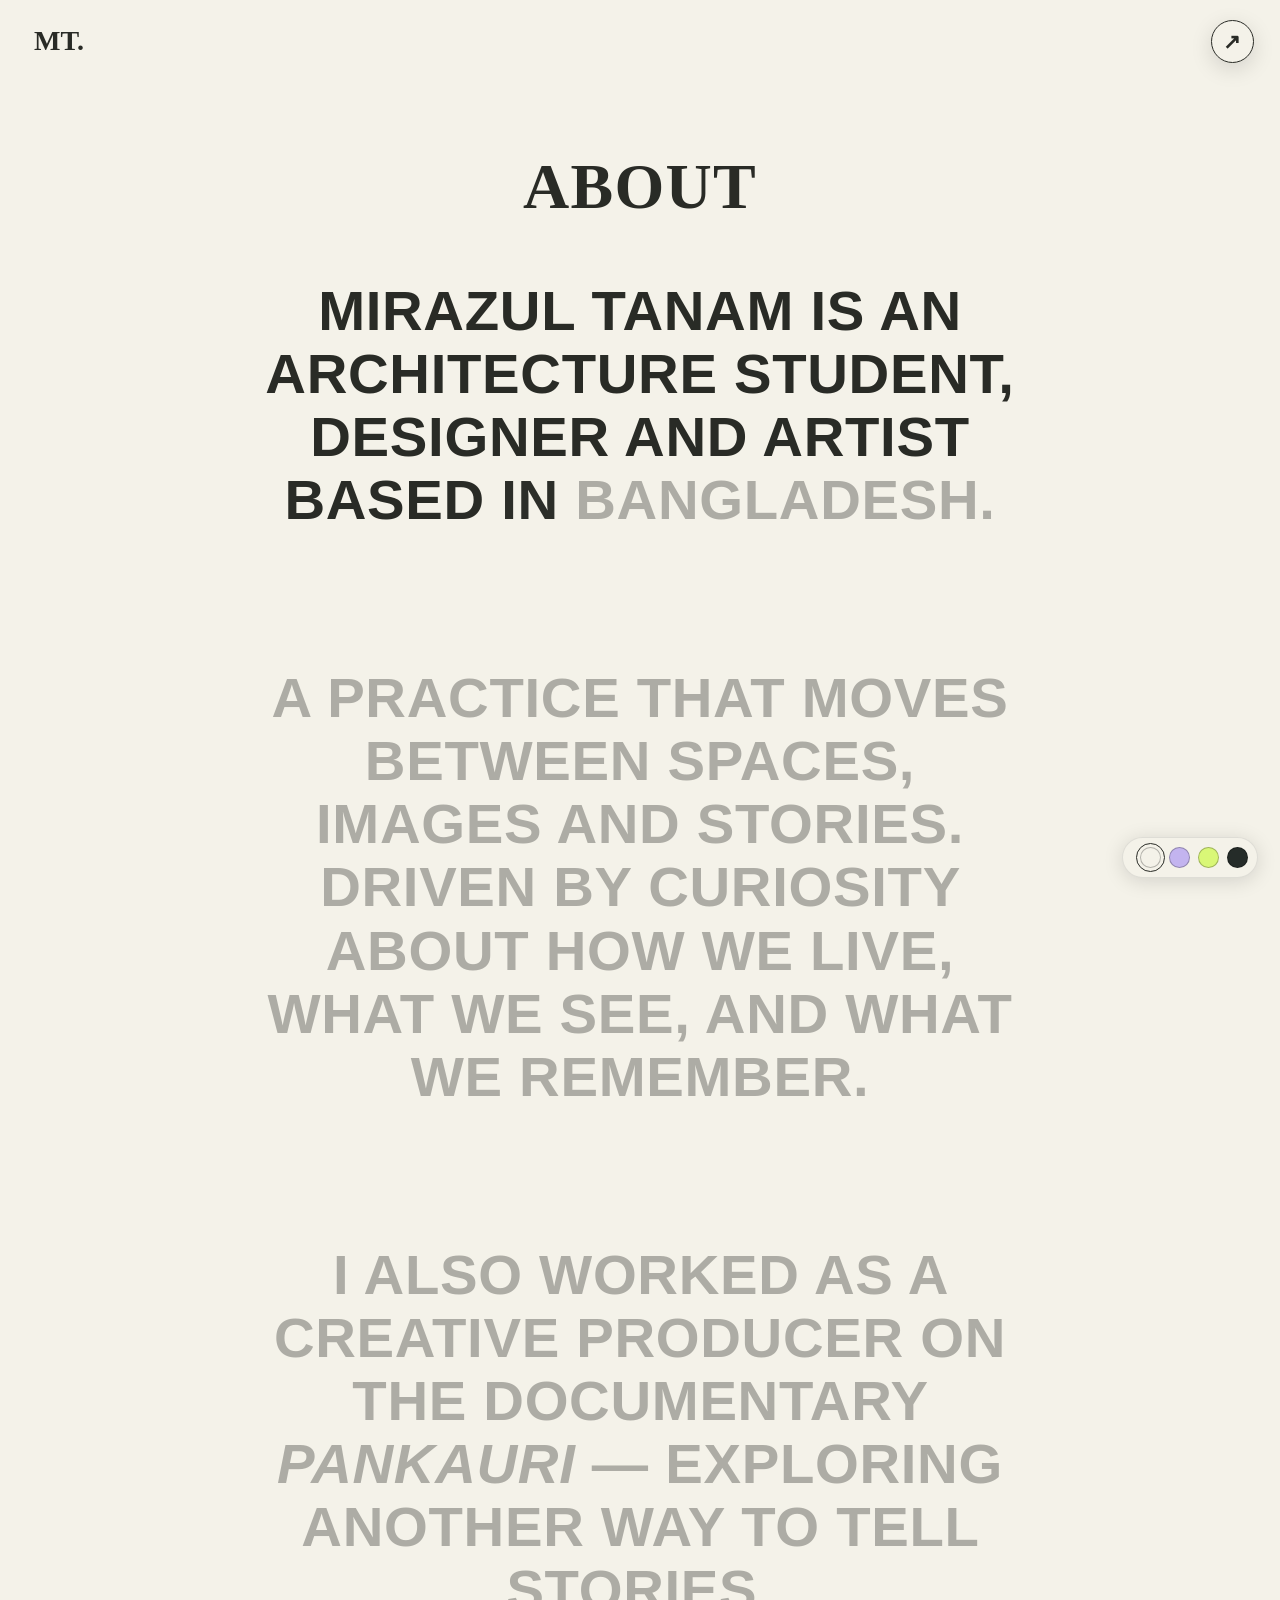
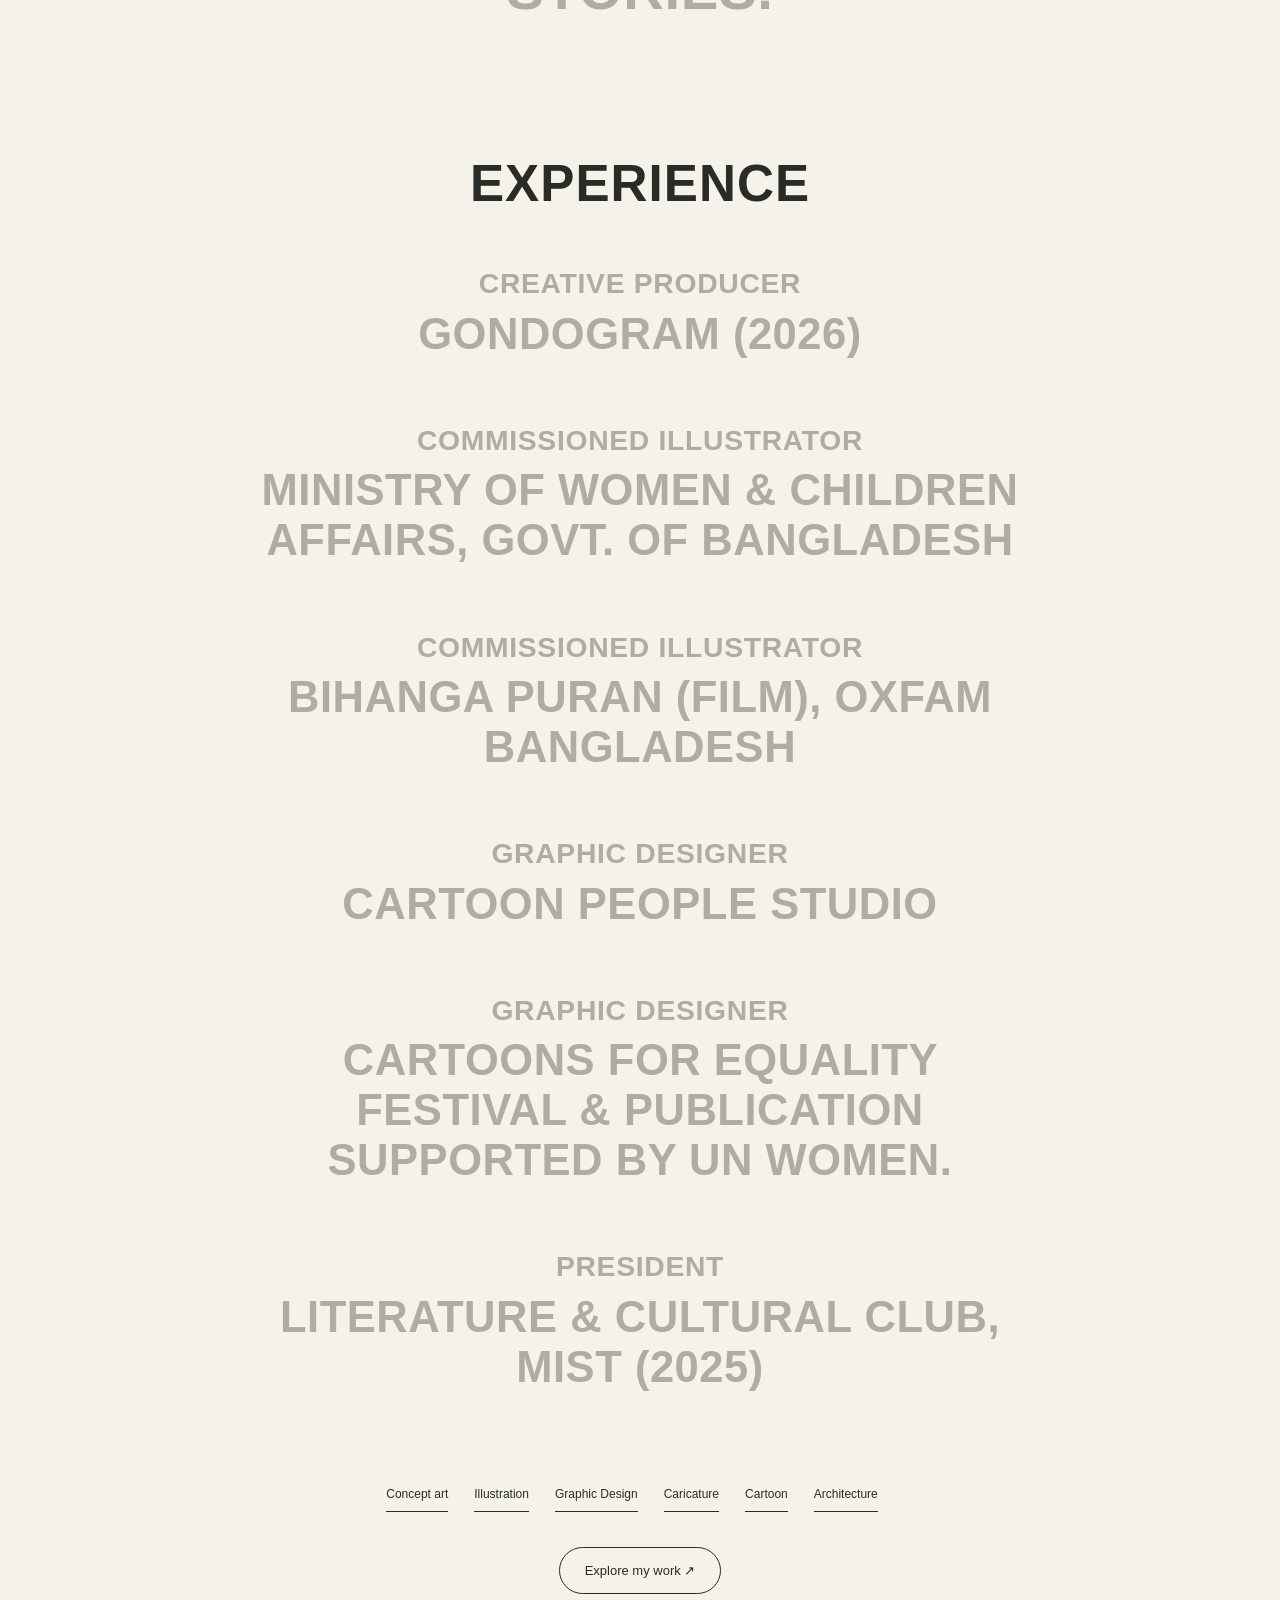
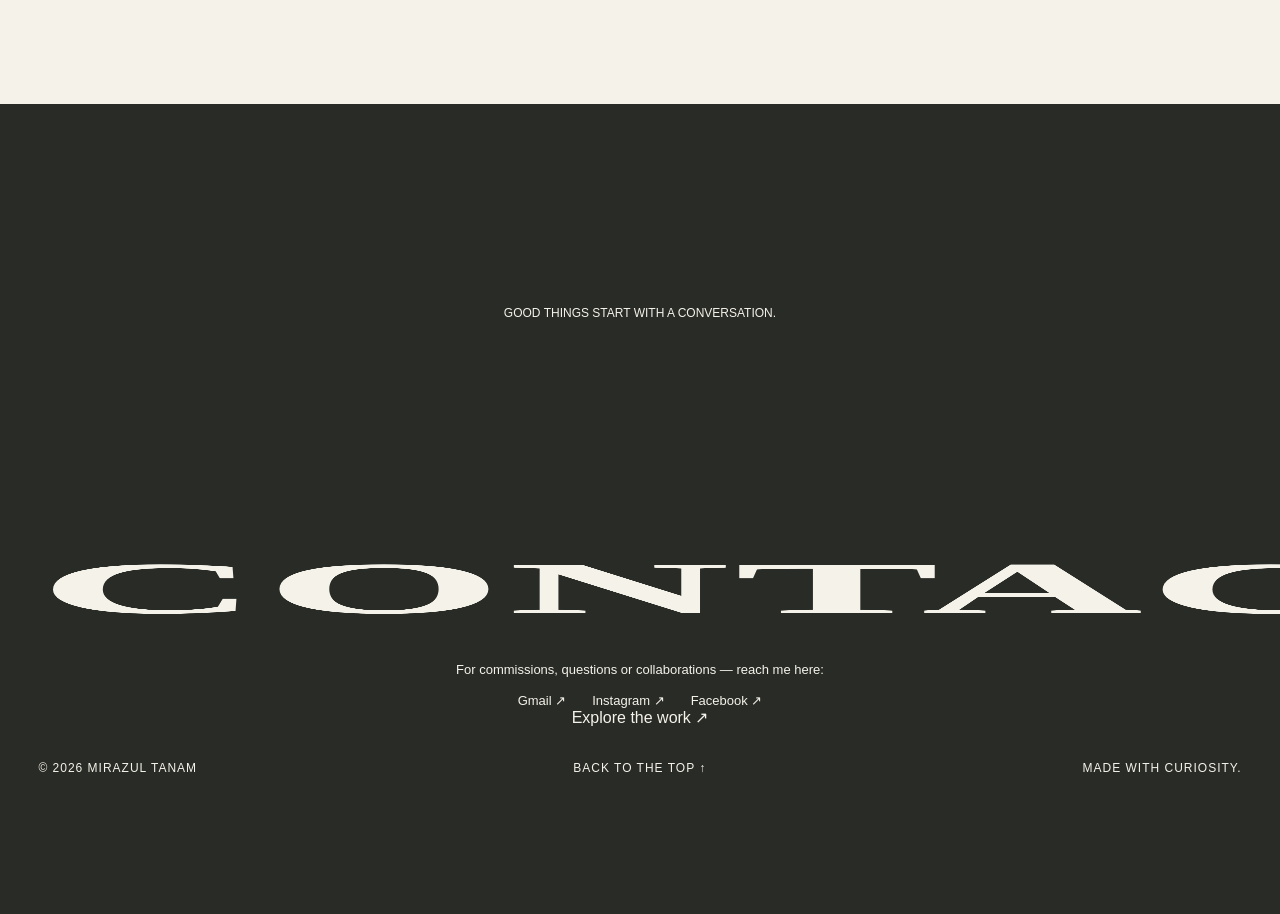
==== commit dbe74089: "animation" ====
--- a/about.html
+++ b/about.html
@@ -1 +1 @@
-<!doctype html><html lang="en"><head><meta charset="UTF-8"><meta name="viewport" content="width=device-width,initial-scale=1"><meta name="description" content="About Mirazul Tanam, architecture student, Designer and Artist based in Bangladesh."><title>About — Mirazul Tanam</title><link rel="stylesheet" href="styles.css"></head><body><header><a class="brand" href="index.html" aria-label="Home">MT.</a><a href="index.html" class="round about-button" aria-label="Return to home" title="Return to home">↗</a></header><main class="about-page"><h1>ABOUT</h1><p class="about-statement">Mirazul Tanam is an architecture student, Designer and Artist based in Bangladesh.</p><p class="about-statement secondary">A practice that moves between spaces, images and stories. Driven by curiosity about how we live, what we see, and what we remember.</p><p class="about-statement secondary">I also worked as a creative producer on the documentary <em>Pankauri</em> — exploring another way to tell stories.</p><section class="experience" aria-labelledby="experience-title"><h2 id="experience-title">EXPERIENCE</h2><ul><li class="about-statement experience-entry"><span class="experience-role">Creative Producer</span><span class="experience-org">Gondogram (2026)</span></li><li class="about-statement experience-entry"><span class="experience-role">Commissioned Illustrator</span><span class="experience-org">Ministry of Women & Children Affairs, Govt. of Bangladesh</span></li><li class="about-statement experience-entry"><span class="experience-role">Commissioned Illustrator</span><span class="experience-org">Bihanga Puran (Film), Oxfam Bangladesh</span></li><li class="about-statement experience-entry"><span class="experience-role">Graphic Designer</span><span class="experience-org">Cartoon People Studio</span></li><li class="about-statement experience-entry"><span class="experience-role">Graphic Designer</span><span class="experience-org">Cartoons for Equality Festival & Publication Supported by UN Women.</span></li><li class="about-statement experience-entry"><span class="experience-role">President</span><span class="experience-org">Literature & Cultural Club, MIST (2025)</span></li></ul></section><div class="disciplines"><span>Concept art</span><span>Illustration</span><span>Graphic Design</span><span>Caricature</span><span>Cartoon</span><span>Architecture</span></div><a class="back-work" href="index.html#work">Explore my work ↗</a></main><footer id="contact"><span class="small">GOOD THINGS START WITH A CONVERSATION.</span><div class="contact-title-wrap"><h2>CONTACT</h2></div><p>For commissions, questions or collaborations — reach me here:</p><nav class="contact-links" aria-label="Contact links"><a href="#">Gmail ↗</a><a href="#">Instagram ↗</a><a href="#">Facebook ↗</a></nav><a href="index.html#work">Explore the work ↗</a><div class="bottom"><span>© <span id="year"></span> Mirazul Tanam</span><a href="#">Back to the top ↑</a><span>Made with curiosity.</span></div></footer><div class="palette" aria-label="Choose a color theme"><span aria-hidden="true">Feeling colorful?</span><button data-theme="default" style="--swatch:#f4f2e9" aria-label="Cream theme" aria-pressed="true"></button><button data-theme="purple" style="--swatch:#c3b4ef" aria-label="Lavender theme" aria-pressed="false"></button><button data-theme="green" style="--swatch:#d9f777" aria-label="Lime theme" aria-pressed="false"></button><button data-theme="dark" style="--swatch:#252c29" aria-label="Dark theme" aria-pressed="false"></button></div><script src="about.js"></script><script src="reading-motion.js"></script><script src="contact-motion.js"></script></body></html>+<!doctype html><html lang="en"><head><meta charset="UTF-8"><meta name="viewport" content="width=device-width,initial-scale=1"><meta name="description" content="About Mirazul Tanam, architecture student, Designer and Artist based in Bangladesh."><title>About — Mirazul Tanam</title><link rel="stylesheet" href="styles.css"></head><body><header><a class="brand" href="#" aria-label="Home">MT.</a><a href="index.html" class="round about-button" aria-label="Return to home" title="Return to home">↗</a></header><main class="about-page"><h1>ABOUT</h1><p class="about-statement">Mirazul Tanam is an architecture student, Designer and Artist based in Bangladesh.</p><p class="about-statement secondary">A practice that moves between spaces, images and stories. Driven by curiosity about how we live, what we see, and what we remember.</p><p class="about-statement secondary">I also worked as a creative producer on the documentary <em>Pankauri</em> — exploring another way to tell stories.</p><section class="experience" aria-labelledby="experience-title"><h2 id="experience-title">EXPERIENCE</h2><ul><li class="about-statement experience-entry"><span class="experience-role">Creative Producer</span><span class="experience-org">Gondogram (2026)</span></li><li class="about-statement experience-entry"><span class="experience-role">Commissioned Illustrator</span><span class="experience-org">Ministry of Women & Children Affairs, Govt. of Bangladesh</span></li><li class="about-statement experience-entry"><span class="experience-role">Commissioned Illustrator</span><span class="experience-org">Bihanga Puran (Film), Oxfam Bangladesh</span></li><li class="about-statement experience-entry"><span class="experience-role">Graphic Designer</span><span class="experience-org">Cartoon People Studio</span></li><li class="about-statement experience-entry"><span class="experience-role">Graphic Designer</span><span class="experience-org">Cartoons for Equality Festival & Publication Supported by UN Women.</span></li><li class="about-statement experience-entry"><span class="experience-role">President</span><span class="experience-org">Literature & Cultural Club, MIST (2025)</span></li></ul></section><div class="disciplines"><span>Concept art</span><span>Illustration</span><span>Graphic Design</span><span>Caricature</span><span>Cartoon</span><span>Architecture</span></div><a class="back-work" href="index.html#work">Explore my work ↗</a></main><footer id="contact"><span class="small">GOOD THINGS START WITH A CONVERSATION.</span><div class="contact-title-wrap"><h2>CONTACT</h2></div><p>For commissions, questions or collaborations — reach me here:</p><nav class="contact-links" aria-label="Contact links"><a href="#">Gmail ↗</a><a href="#">Instagram ↗</a><a href="#">Facebook ↗</a></nav><a href="index.html#work">Explore the work ↗</a><div class="bottom"><span>© <span id="year"></span> Mirazul Tanam</span><a href="#">Back to the top ↑</a><span>Made with curiosity.</span></div></footer><div class="palette" aria-label="Choose a color theme"><span aria-hidden="true">Feeling colorful?</span><button data-theme="default" style="--swatch:#f4f2e9" aria-label="Cream theme" aria-pressed="true"></button><button data-theme="purple" style="--swatch:#c3b4ef" aria-label="Lavender theme" aria-pressed="false"></button><button data-theme="green" style="--swatch:#d9f777" aria-label="Lime theme" aria-pressed="false"></button><button data-theme="dark" style="--swatch:#252c29" aria-label="Dark theme" aria-pressed="false"></button></div><script src="about.js"></script><script src="reading-motion.js"></script><script src="contact-motion.js"></script></body></html>
--- a/styles.css
+++ b/styles.css
@@ -283,7 +283,7 @@
       footer {
         background: var(--ink);
         color: var(--paper);
-        padding: 70px 5vw 96px;
+        padding: 70px 5vw 0px;
         text-align: center;
       }
       footer .small {
@@ -305,6 +305,9 @@
         font-size: .75rem;
         text-transform: uppercase;
         letter-spacing: 1px;
+      }
+      footer .bottom span {
+        padding-bottom: 6px;
       }
       .contact-links {
         display: flex;
@@ -466,6 +469,7 @@
           transition: none !important;
       }
       .sticker:hover,.sticker:hover img,.project:hover img,.project:hover .view,header .about-button:hover,.about-teaser>a:hover>span,#project-modal .modal-close:hover{transform:none}
+      .hero h1,.intro{animation:none}
       }
 
       .hero h1 {
@@ -495,7 +499,32 @@
       .sticker img {
         transition: transform 0.5s;
       }
-      
+      .hero h1,
+      .intro {
+        animation: rise-stretch 0.7s cubic-bezier(0.2, 0.8, 0.2, 1) backwards;
+        transform-origin: 50% 100%;
+      }
+      .intro {
+        animation-delay: 0.15s;
+      }
+
+      @keyframes rise-stretch {
+        0% {
+          opacity: 0;
+          transform: scale(1, 0.55);
+        }
+        55% {
+          opacity: 1;
+          transform: scale(1, 1.06);
+        }
+        78% {
+          transform: scale(1, 0.98);
+        }
+        100% {
+          transform: scale(1, 1);
+        }
+      }
+
       @keyframes arrive-wiggle {
         0% {
           opacity: 0;
@@ -693,7 +722,7 @@
         flex-direction: column;
         justify-content: center;
         position: relative;
-        padding: 70px 3vw 96px;
+        padding: 70px 3vw 0px;
         overflow: hidden;
       }
       footer .contact-title-wrap {
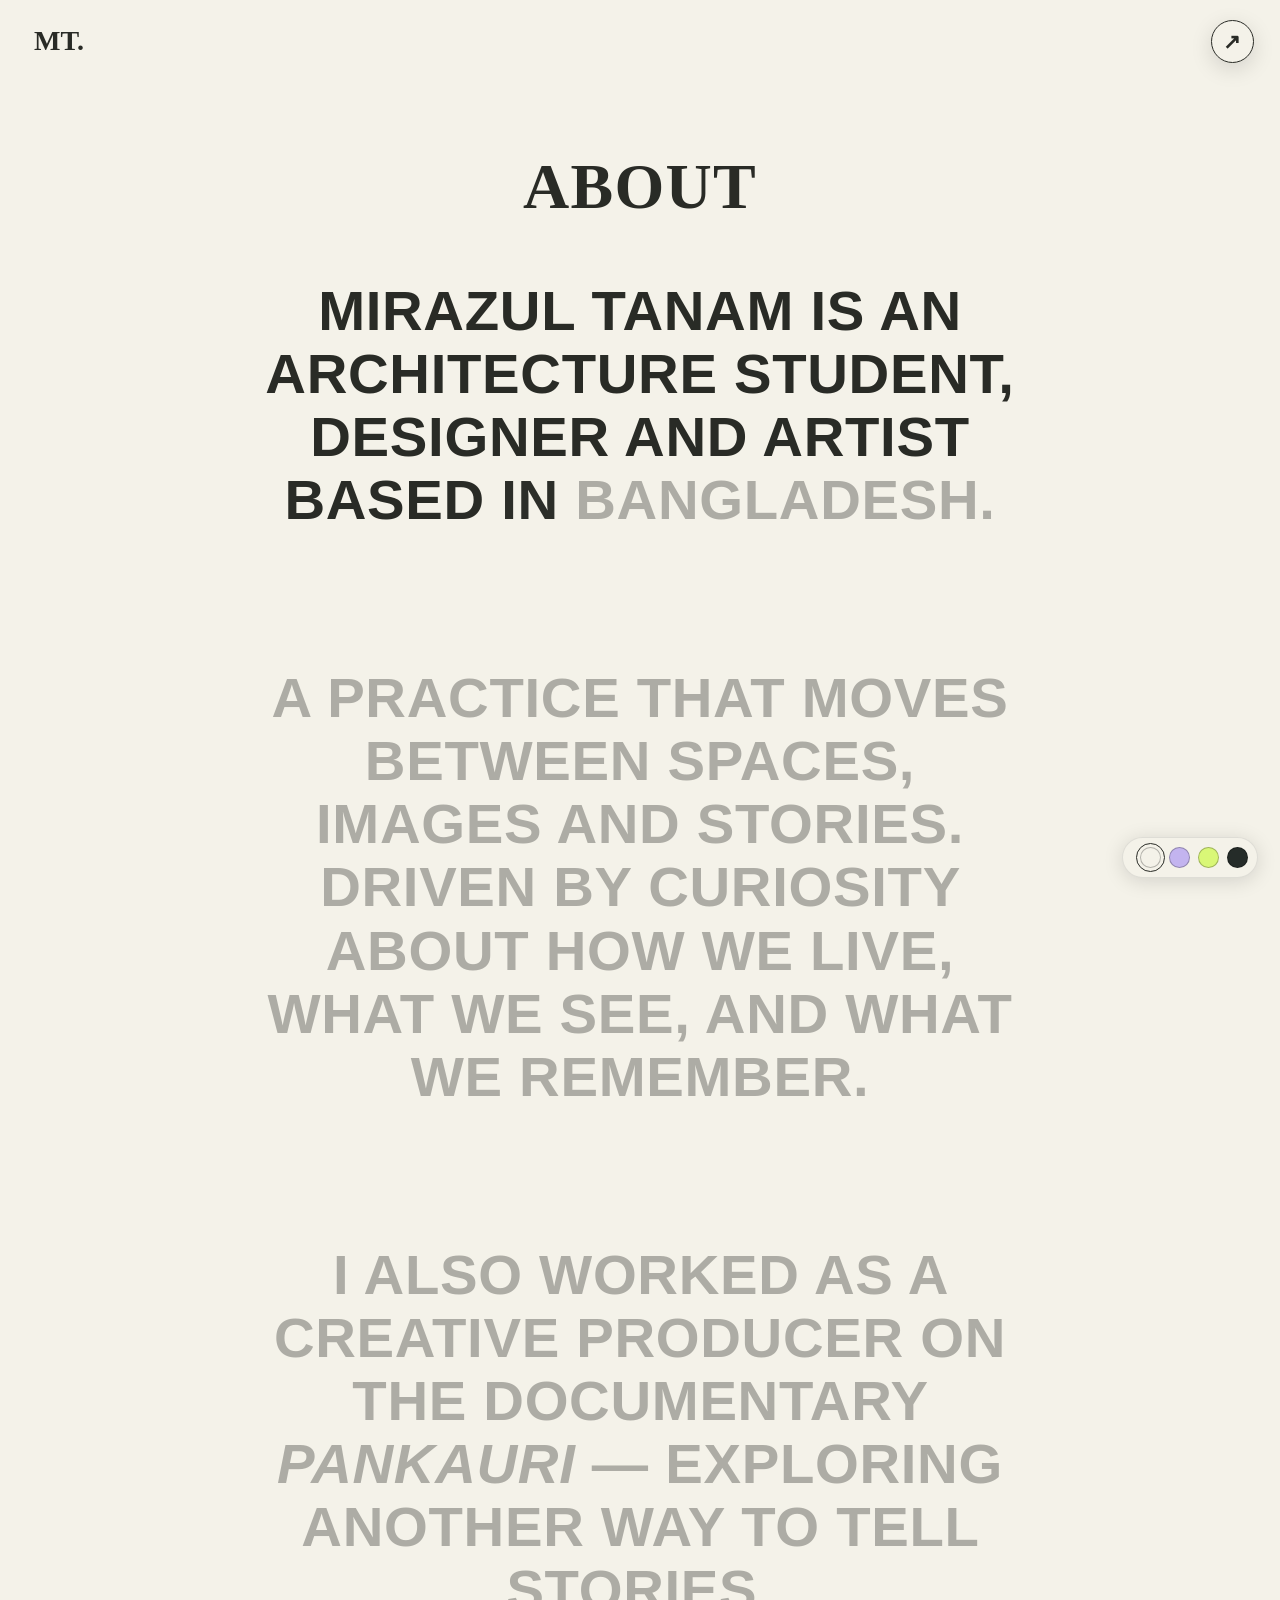
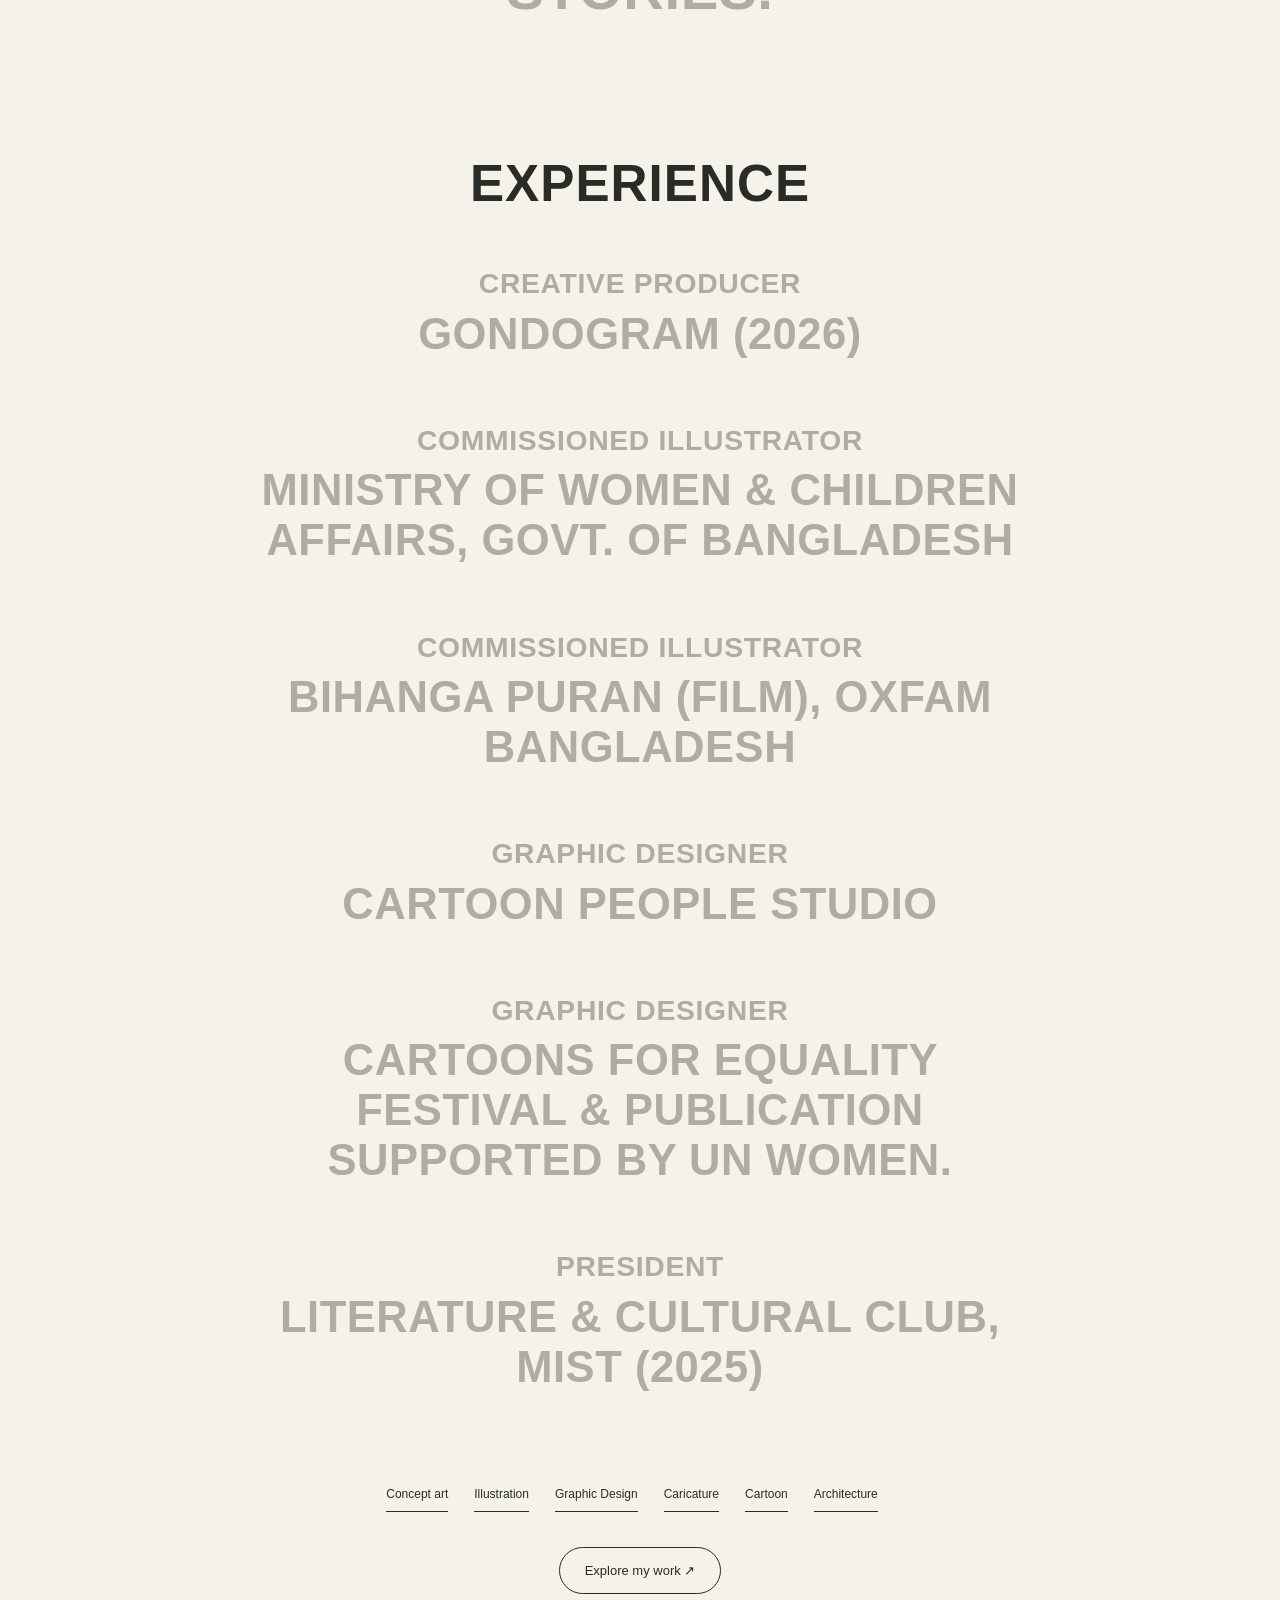
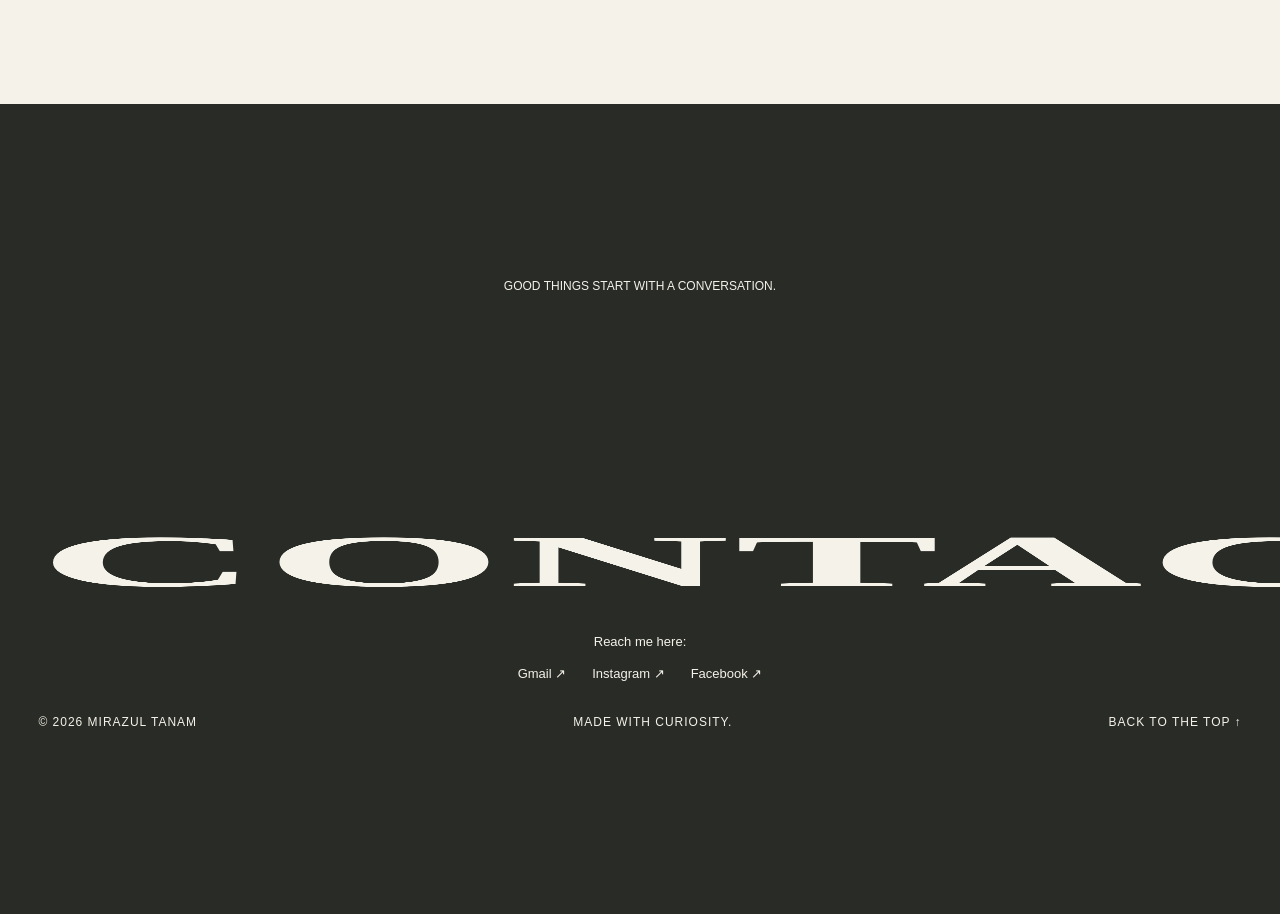
==== commit e4dd910c: "illustration" ====
--- a/about.html
+++ b/about.html
@@ -1 +1 @@
-<!doctype html><html lang="en"><head><meta charset="UTF-8"><meta name="viewport" content="width=device-width,initial-scale=1"><meta name="description" content="About Mirazul Tanam, architecture student, Designer and Artist based in Bangladesh."><title>About — Mirazul Tanam</title><link rel="stylesheet" href="styles.css"></head><body><header><a class="brand" href="#" aria-label="Home">MT.</a><a href="index.html" class="round about-button" aria-label="Return to home" title="Return to home">↗</a></header><main class="about-page"><h1>ABOUT</h1><p class="about-statement">Mirazul Tanam is an architecture student, Designer and Artist based in Bangladesh.</p><p class="about-statement secondary">A practice that moves between spaces, images and stories. Driven by curiosity about how we live, what we see, and what we remember.</p><p class="about-statement secondary">I also worked as a creative producer on the documentary <em>Pankauri</em> — exploring another way to tell stories.</p><section class="experience" aria-labelledby="experience-title"><h2 id="experience-title">EXPERIENCE</h2><ul><li class="about-statement experience-entry"><span class="experience-role">Creative Producer</span><span class="experience-org">Gondogram (2026)</span></li><li class="about-statement experience-entry"><span class="experience-role">Commissioned Illustrator</span><span class="experience-org">Ministry of Women & Children Affairs, Govt. of Bangladesh</span></li><li class="about-statement experience-entry"><span class="experience-role">Commissioned Illustrator</span><span class="experience-org">Bihanga Puran (Film), Oxfam Bangladesh</span></li><li class="about-statement experience-entry"><span class="experience-role">Graphic Designer</span><span class="experience-org">Cartoon People Studio</span></li><li class="about-statement experience-entry"><span class="experience-role">Graphic Designer</span><span class="experience-org">Cartoons for Equality Festival & Publication Supported by UN Women.</span></li><li class="about-statement experience-entry"><span class="experience-role">President</span><span class="experience-org">Literature & Cultural Club, MIST (2025)</span></li></ul></section><div class="disciplines"><span>Concept art</span><span>Illustration</span><span>Graphic Design</span><span>Caricature</span><span>Cartoon</span><span>Architecture</span></div><a class="back-work" href="index.html#work">Explore my work ↗</a></main><footer id="contact"><span class="small">GOOD THINGS START WITH A CONVERSATION.</span><div class="contact-title-wrap"><h2>CONTACT</h2></div><p>For commissions, questions or collaborations — reach me here:</p><nav class="contact-links" aria-label="Contact links"><a href="#">Gmail ↗</a><a href="#">Instagram ↗</a><a href="#">Facebook ↗</a></nav><a href="index.html#work">Explore the work ↗</a><div class="bottom"><span>© <span id="year"></span> Mirazul Tanam</span><a href="#">Back to the top ↑</a><span>Made with curiosity.</span></div></footer><div class="palette" aria-label="Choose a color theme"><span aria-hidden="true">Feeling colorful?</span><button data-theme="default" style="--swatch:#f4f2e9" aria-label="Cream theme" aria-pressed="true"></button><button data-theme="purple" style="--swatch:#c3b4ef" aria-label="Lavender theme" aria-pressed="false"></button><button data-theme="green" style="--swatch:#d9f777" aria-label="Lime theme" aria-pressed="false"></button><button data-theme="dark" style="--swatch:#252c29" aria-label="Dark theme" aria-pressed="false"></button></div><script src="about.js"></script><script src="reading-motion.js"></script><script src="contact-motion.js"></script></body></html>+<!doctype html><html lang="en"><head><meta charset="UTF-8"><meta name="viewport" content="width=device-width,initial-scale=1"><meta name="description" content="About Mirazul Tanam, architecture student, Designer and Artist based in Bangladesh."><title>About — Mirazul Tanam</title><link rel="stylesheet" href="styles.css"></head><body><header><a class="brand" href="#" aria-label="Home">MT.</a><a href="index.html" class="round about-button" aria-label="Return to home" title="Return to home">↗</a></header><main class="about-page"><h1>ABOUT</h1><p class="about-statement">Mirazul Tanam is an architecture student, Designer and Artist based in Bangladesh.</p><p class="about-statement secondary">A practice that moves between spaces, images and stories. Driven by curiosity about how we live, what we see, and what we remember.</p><p class="about-statement secondary">I also worked as a creative producer on the documentary <em>Pankauri</em> — exploring another way to tell stories.</p><section class="experience" aria-labelledby="experience-title"><h2 id="experience-title">EXPERIENCE</h2><ul><li class="about-statement experience-entry"><span class="experience-role">Creative Producer</span><span class="experience-org">Gondogram (2026)</span></li><li class="about-statement experience-entry"><span class="experience-role">Commissioned Illustrator</span><span class="experience-org">Ministry of Women & Children Affairs, Govt. of Bangladesh</span></li><li class="about-statement experience-entry"><span class="experience-role">Commissioned Illustrator</span><span class="experience-org">Bihanga Puran (Film), Oxfam Bangladesh</span></li><li class="about-statement experience-entry"><span class="experience-role">Graphic Designer</span><span class="experience-org">Cartoon People Studio</span></li><li class="about-statement experience-entry"><span class="experience-role">Graphic Designer</span><span class="experience-org">Cartoons for Equality Festival & Publication Supported by UN Women.</span></li><li class="about-statement experience-entry"><span class="experience-role">President</span><span class="experience-org">Literature & Cultural Club, MIST (2025)</span></li></ul></section><div class="disciplines"><span>Concept art</span><span>Illustration</span><span>Graphic Design</span><span>Caricature</span><span>Cartoon</span><span>Architecture</span></div><a class="back-work" href="index.html#work">Explore my work ↗</a></main><footer id="contact"><span class="small">GOOD THINGS START WITH A CONVERSATION.</span><div class="contact-title-wrap"><h2>CONTACT</h2></div><p>Reach me here:</p><nav class="contact-links" aria-label="Contact links"><a href="#">Gmail ↗</a><a href="#">Instagram ↗</a><a href="#">Facebook ↗</a></nav><div class="bottom"><span>© <span id="year"></span> Mirazul Tanam</span><span>Made with curiosity.</span><a href="#">Back to the top ↑</a></div></footer><div class="palette" aria-label="Choose a color theme"><span aria-hidden="true">Feeling colorful?</span><button data-theme="default" style="--swatch:#f4f2e9" aria-label="Cream theme" aria-pressed="true"></button><button data-theme="purple" style="--swatch:#c3b4ef" aria-label="Lavender theme" aria-pressed="false"></button><button data-theme="green" style="--swatch:#d9f777" aria-label="Lime theme" aria-pressed="false"></button><button data-theme="dark" style="--swatch:#252c29" aria-label="Dark theme" aria-pressed="false"></button></div><script src="about.js"></script><script src="reading-motion.js"></script><script src="contact-motion.js"></script></body></html>
--- a/styles.css
+++ b/styles.css
@@ -283,7 +283,7 @@
       footer {
         background: var(--ink);
         color: var(--paper);
-        padding: 70px 5vw 0px;
+        padding: 70px 5vw 5rem;
         text-align: center;
       }
       footer .small {
@@ -305,9 +305,6 @@
         font-size: .75rem;
         text-transform: uppercase;
         letter-spacing: 1px;
-      }
-      footer .bottom span {
-        padding-bottom: 6px;
       }
       .contact-links {
         display: flex;
@@ -722,7 +719,7 @@
         flex-direction: column;
         justify-content: center;
         position: relative;
-        padding: 70px 3vw 0px;
+        padding: 70px 3vw 5rem;
         overflow: hidden;
       }
       footer .contact-title-wrap {
@@ -969,7 +966,7 @@
       }
       #projects {
         grid-template-columns: repeat(3, minmax(0, 1fr));
-        gap: 55px 42px;
+        gap: 8rem;
         max-width: 1120px;
         margin: 0 auto;
       }
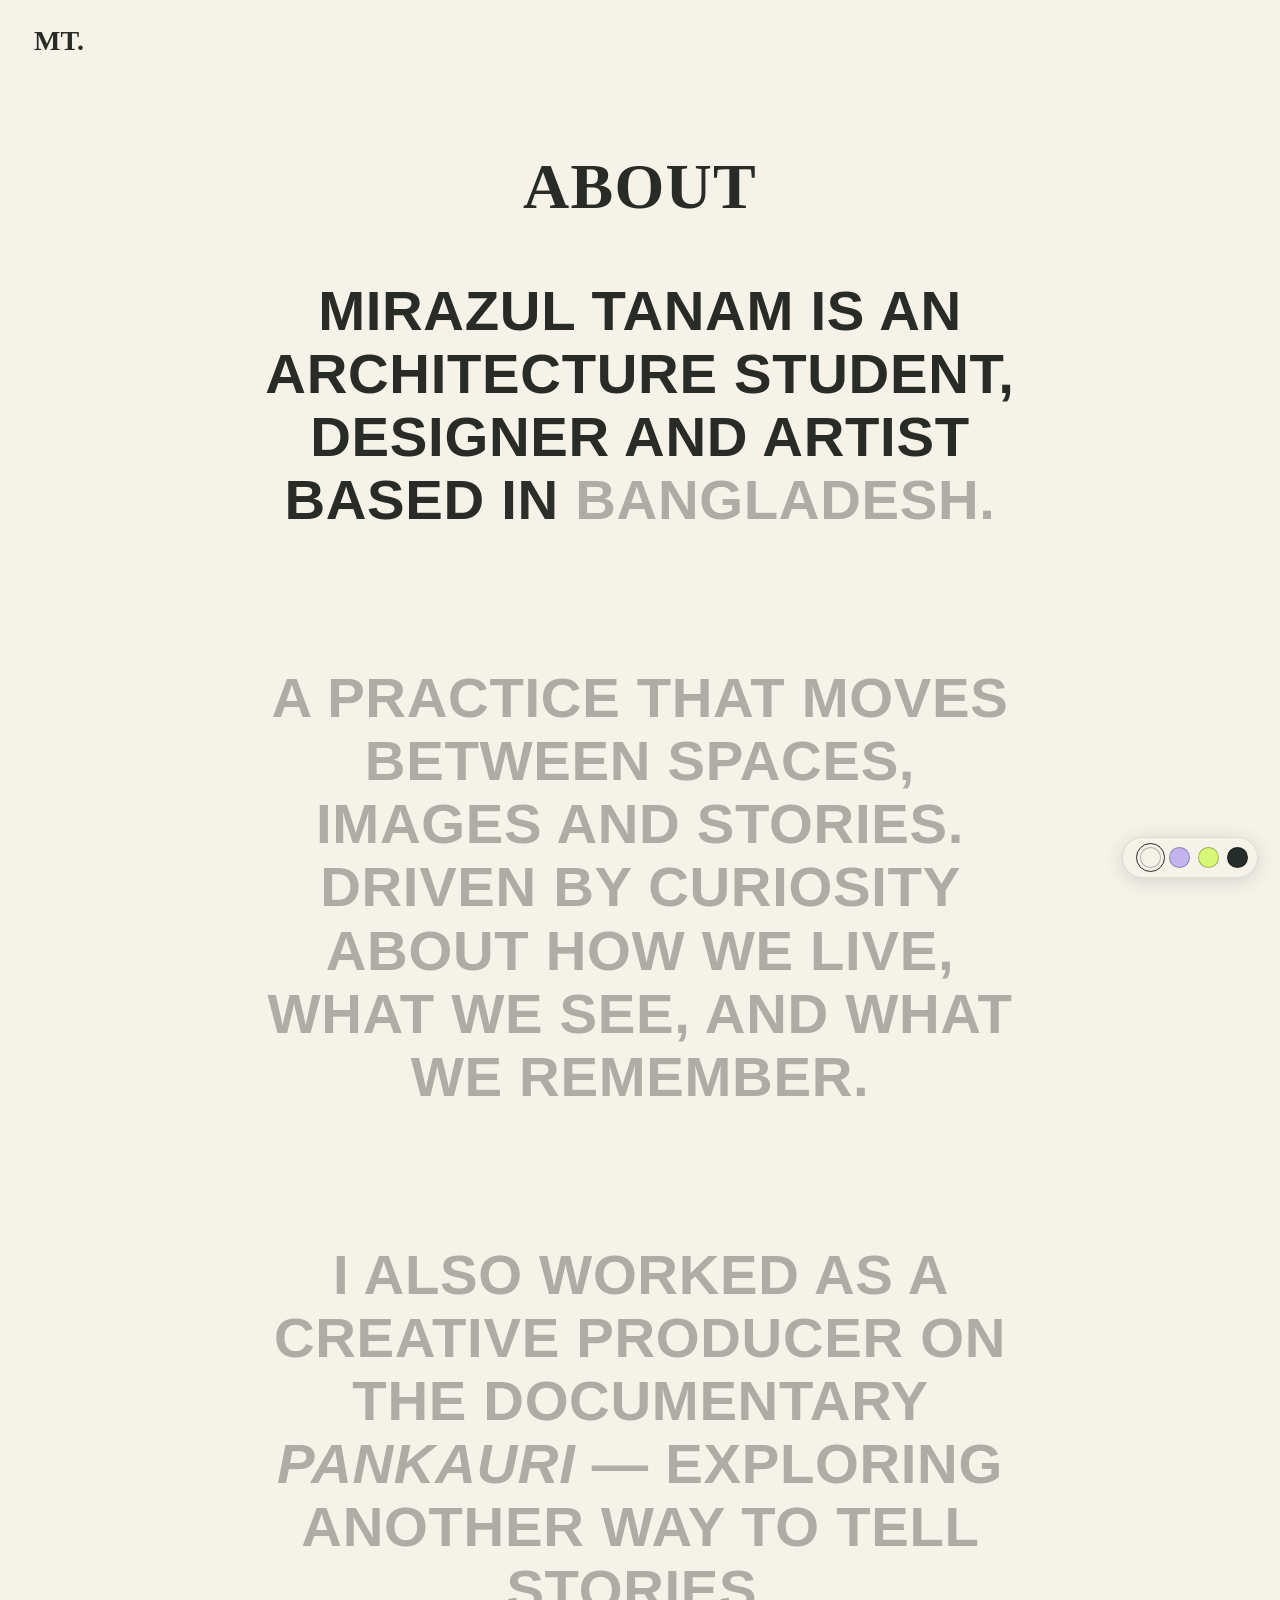
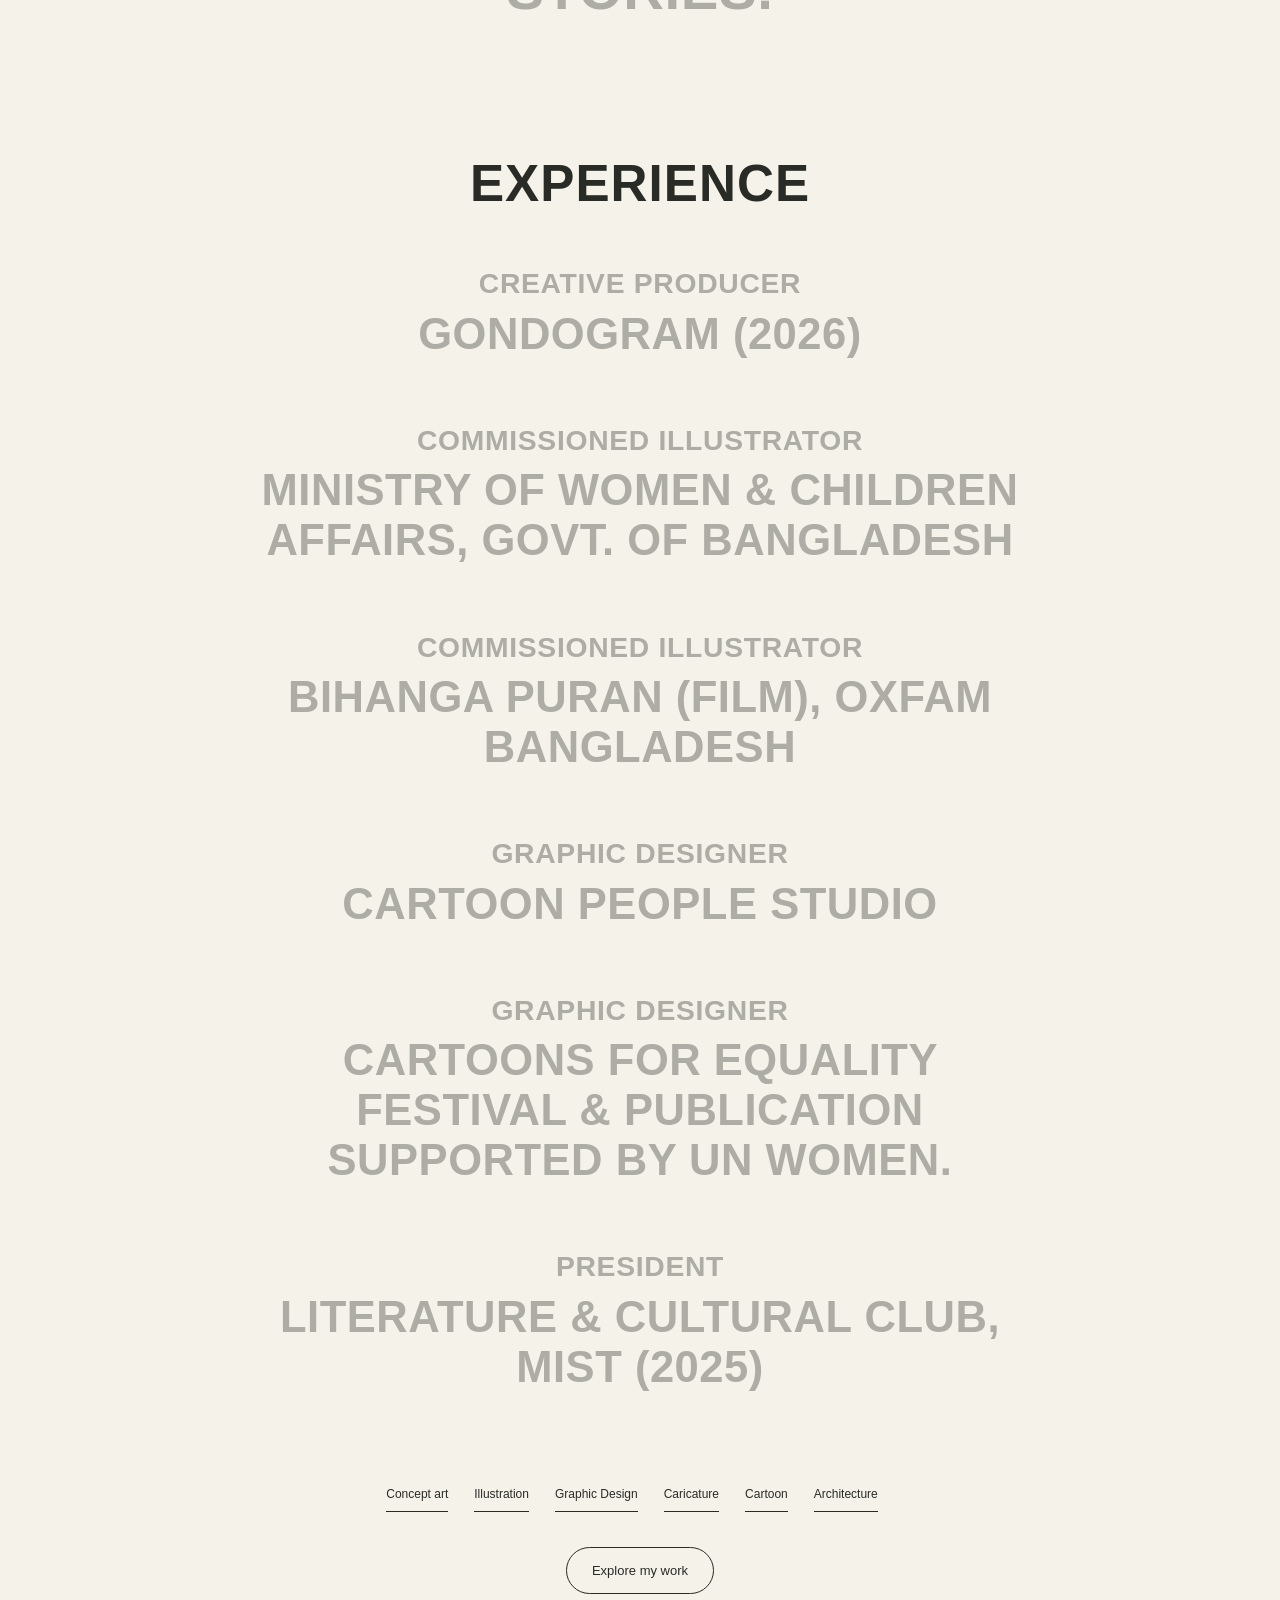
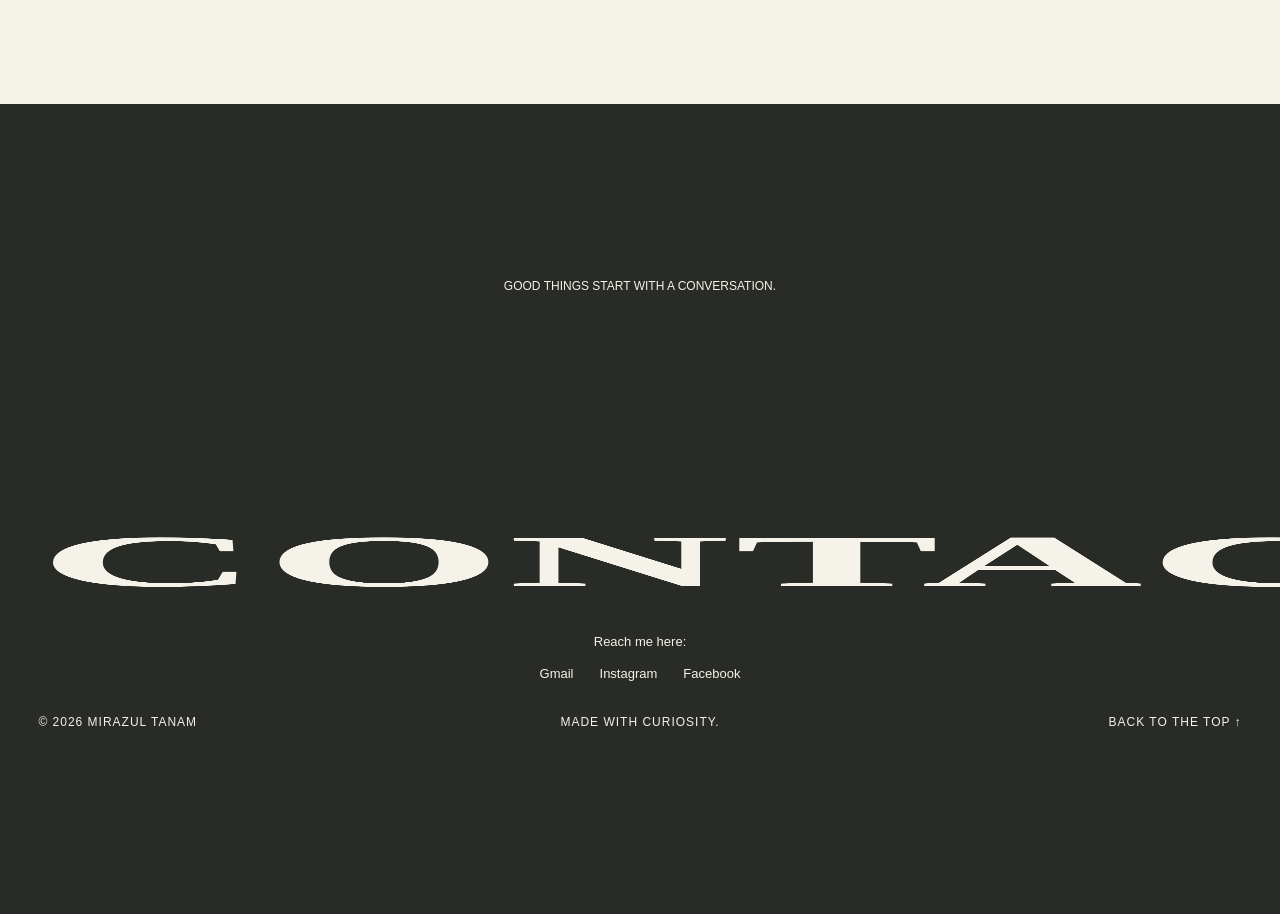
==== commit 4c8b5b5d: "final assets rebuild, swipe carousel, px to rem" ====
--- a/about.html
+++ b/about.html
@@ -1 +1 @@
-<!doctype html><html lang="en"><head><meta charset="UTF-8"><meta name="viewport" content="width=device-width,initial-scale=1"><meta name="description" content="About Mirazul Tanam, architecture student, Designer and Artist based in Bangladesh."><title>About — Mirazul Tanam</title><link rel="stylesheet" href="styles.css"></head><body><header><a class="brand" href="#" aria-label="Home">MT.</a><a href="index.html" class="round about-button" aria-label="Return to home" title="Return to home">↗</a></header><main class="about-page"><h1>ABOUT</h1><p class="about-statement">Mirazul Tanam is an architecture student, Designer and Artist based in Bangladesh.</p><p class="about-statement secondary">A practice that moves between spaces, images and stories. Driven by curiosity about how we live, what we see, and what we remember.</p><p class="about-statement secondary">I also worked as a creative producer on the documentary <em>Pankauri</em> — exploring another way to tell stories.</p><section class="experience" aria-labelledby="experience-title"><h2 id="experience-title">EXPERIENCE</h2><ul><li class="about-statement experience-entry"><span class="experience-role">Creative Producer</span><span class="experience-org">Gondogram (2026)</span></li><li class="about-statement experience-entry"><span class="experience-role">Commissioned Illustrator</span><span class="experience-org">Ministry of Women & Children Affairs, Govt. of Bangladesh</span></li><li class="about-statement experience-entry"><span class="experience-role">Commissioned Illustrator</span><span class="experience-org">Bihanga Puran (Film), Oxfam Bangladesh</span></li><li class="about-statement experience-entry"><span class="experience-role">Graphic Designer</span><span class="experience-org">Cartoon People Studio</span></li><li class="about-statement experience-entry"><span class="experience-role">Graphic Designer</span><span class="experience-org">Cartoons for Equality Festival & Publication Supported by UN Women.</span></li><li class="about-statement experience-entry"><span class="experience-role">President</span><span class="experience-org">Literature & Cultural Club, MIST (2025)</span></li></ul></section><div class="disciplines"><span>Concept art</span><span>Illustration</span><span>Graphic Design</span><span>Caricature</span><span>Cartoon</span><span>Architecture</span></div><a class="back-work" href="index.html#work">Explore my work ↗</a></main><footer id="contact"><span class="small">GOOD THINGS START WITH A CONVERSATION.</span><div class="contact-title-wrap"><h2>CONTACT</h2></div><p>Reach me here:</p><nav class="contact-links" aria-label="Contact links"><a href="#">Gmail ↗</a><a href="#">Instagram ↗</a><a href="#">Facebook ↗</a></nav><div class="bottom"><span>© <span id="year"></span> Mirazul Tanam</span><span>Made with curiosity.</span><a href="#">Back to the top ↑</a></div></footer><div class="palette" aria-label="Choose a color theme"><span aria-hidden="true">Feeling colorful?</span><button data-theme="default" style="--swatch:#f4f2e9" aria-label="Cream theme" aria-pressed="true"></button><button data-theme="purple" style="--swatch:#c3b4ef" aria-label="Lavender theme" aria-pressed="false"></button><button data-theme="green" style="--swatch:#d9f777" aria-label="Lime theme" aria-pressed="false"></button><button data-theme="dark" style="--swatch:#252c29" aria-label="Dark theme" aria-pressed="false"></button></div><script src="about.js"></script><script src="reading-motion.js"></script><script src="contact-motion.js"></script></body></html>+<!doctype html><html lang="en"><head><meta charset="UTF-8"><meta name="viewport" content="width=device-width,initial-scale=1"><meta name="description" content="About Mirazul Tanam, architecture student, Designer and Artist based in Bangladesh."><title>About — Mirazul Tanam</title><link rel="stylesheet" href="styles.css"></head><body><header><a class="brand" href="#" aria-label="Home">MT.</a></header><main class="about-page"><h1>ABOUT</h1><p class="about-statement">Mirazul Tanam is an architecture student, Designer and Artist based in Bangladesh.</p><p class="about-statement secondary">A practice that moves between spaces, images and stories. Driven by curiosity about how we live, what we see, and what we remember.</p><p class="about-statement secondary">I also worked as a creative producer on the documentary <em>Pankauri</em> — exploring another way to tell stories.</p><section class="experience" aria-labelledby="experience-title"><h2 id="experience-title">EXPERIENCE</h2><ul><li class="about-statement experience-entry"><span class="experience-role">Creative Producer</span><span class="experience-org">Gondogram (2026)</span></li><li class="about-statement experience-entry"><span class="experience-role">Commissioned Illustrator</span><span class="experience-org">Ministry of Women & Children Affairs, Govt. of Bangladesh</span></li><li class="about-statement experience-entry"><span class="experience-role">Commissioned Illustrator</span><span class="experience-org">Bihanga Puran (Film), Oxfam Bangladesh</span></li><li class="about-statement experience-entry"><span class="experience-role">Graphic Designer</span><span class="experience-org">Cartoon People Studio</span></li><li class="about-statement experience-entry"><span class="experience-role">Graphic Designer</span><span class="experience-org">Cartoons for Equality Festival & Publication Supported by UN Women.</span></li><li class="about-statement experience-entry"><span class="experience-role">President</span><span class="experience-org">Literature & Cultural Club, MIST (2025)</span></li></ul></section><div class="disciplines"><span>Concept art</span><span>Illustration</span><span>Graphic Design</span><span>Caricature</span><span>Cartoon</span><span>Architecture</span></div><a class="back-work" href="index.html#work">Explore my work</a></main><footer id="contact"><span class="small">GOOD THINGS START WITH A CONVERSATION.</span><div class="contact-title-wrap"><h2>CONTACT</h2></div><p>Reach me here:</p><nav class="contact-links" aria-label="Contact links"><a href="#">Gmail</a><a href="#">Instagram</a><a href="#">Facebook</a></nav><div class="bottom"><span>© <span id="year"></span> Mirazul Tanam</span><span>Made with curiosity.</span><a href="#">Back to the top ↑</a></div></footer><div class="palette" aria-label="Choose a color theme"><span aria-hidden="true">Feeling colorful?</span><button data-theme="default" style="--swatch:#f4f2e9" aria-label="Cream theme" aria-pressed="true"></button><button data-theme="purple" style="--swatch:#c3b4ef" aria-label="Lavender theme" aria-pressed="false"></button><button data-theme="green" style="--swatch:#d9f777" aria-label="Lime theme" aria-pressed="false"></button><button data-theme="dark" style="--swatch:#252c29" aria-label="Dark theme" aria-pressed="false"></button></div><script src="about.js"></script><script src="reading-motion.js"></script><script src="contact-motion.js"></script></body></html>
--- a/styles.css
+++ b/styles.css
@@ -1,1045 +1,1162 @@
 @font-face {
-        font-family: Headline;
-        src: url("assets/headline-semibold.ttf");
-        font-weight: 600;
-        font-style: normal;
-        font-display: swap;
-      }
-      * {
-        box-sizing: border-box;
-      }
-      html {
-        scroll-behavior: smooth;
-        scroll-padding-top: 90px;
-      }
-      body {
-        --paper: #f4f2e9;
-        --ink: #292b26;
-        --accent: #d9f777;
-        margin: 0;
-        background: var(--paper);
-        color: var(--ink);
-        font-family: Arial, sans-serif;
-        transition:
-          background 0.35s,
-          color 0.35s;
-      }
-      body[data-theme="purple"] {
-        --paper: #c3b4ef;
-        --ink: #342955;
-        --accent: #f5aa69;
-      }
-      body[data-theme="green"] {
-        --paper: #d9f777;
-        --ink: #244738;
-        --accent: #f5b9cd;
-      }
-      body[data-theme="dark"] {
-        --paper: #252c29;
-        --ink: #f4f2e9;
-        --accent: #c9abf1;
-      }
-      a {
-        color: inherit;
-        text-decoration: none;
-      }
-      button {
-        font: inherit;
-        color: inherit;
-        cursor: pointer;
-      }
-      button,
-      a {
-        -webkit-tap-highlight-color: transparent;
-      }
-      button:focus-visible,
-      a:focus-visible {
-        outline: 3px solid #f47846;
-        outline-offset: 5px;
-      }
-      header {
-        position: absolute;
-        z-index: 3;
-        top: 0;
-        left: 0;
-        right: 0;
-        display: flex;
-        align-items: center;
-        justify-content: space-between;
-        padding: 25px 34px;
-        font-size: .75rem;
-        font-weight: bold;
-        letter-spacing: 1px;
-      }
-      .brand {
-        font-family: Headline;
-        font-size: 1.75rem;
-        letter-spacing: 0;
-      }
-      .round {
-        border: 1px solid currentColor;
-        border-radius: 50%;
-        width: 43px;
-        height: 43px;
-        background: transparent;
-        display: grid;
-        place-items: center;
-        font-size: 21px;
-      }
-      .hero {
-        min-height: 890px;
-        height: 100svh;
-        max-height: 1150px;
-        position: relative;
-        display: flex;
-        flex-direction: column;
-        align-items: center;
-        justify-content: center;
-        padding: 0px 20px 65px;
-        text-align: center;
-        overflow: hidden;
-      }
-      .eyebrow {
-        text-transform: uppercase;
-        letter-spacing: 2px;
-        font-size: 10px;
-        font-weight: 700;
-        margin-bottom: 32px;
-      }
-      .hero h1 {
-        font:
-          600 clamp(6.25rem, 19vw, 16.875rem)/0.92 Headline,
-          sans-serif;
-        letter-spacing: 0.005em;
-        margin: 0;
-        position: relative;
-        z-index: 1;
-      }
-      .hero h1 span {
-        display: block;
-      }
-      .stickers {
-        height: 140px;
-        display: flex;
-        justify-content: center;
-        margin: -20px 0 28px;
-        z-index: 2;
-      }
-      .sticker {
-        width: 150px;
-        height: 155px;
-        padding: 0;
-        border: 7px solid var(--paper);
-        box-shadow: 0 14px 25px #0002;
-        transform: rotate(var(--r));
-        transition: transform 0.4s;
-        border-radius: 3px;
-        background: var(--paper);
-        margin: 0 -9px;
-        overflow: hidden;
-      }
-      .sticker img {
-        width: 100%;
-        height: 100%;
-        object-fit: cover;
-      }
-      
-      .intro {
-        font: 600 clamp(1.5rem, 3vw, 2.6875rem)/0.95 Headline;
-        text-transform: uppercase;
-        max-width: 510px;
-        margin: 12px 0 14px;
-      }
-      .location {
-        font-size: 12px;
-      }
-      .hero-bottom {
-        position: absolute;
-        bottom: 30px;
-        left: 34px;
-        right: 34px;
-        display: flex;
-        justify-content: space-between;
-        font-size: 10px;
-        letter-spacing: 1px;
-      }
-      .hero-bottom a {
-        font-size: 12px;
-      }
-      .work {
-        padding: 110px 5vw 80px;
-      }
-      .section-head {
-        display: flex;
-        align-items: flex-end;
-        justify-content: space-between;
-        margin-bottom: 45px;
-      }
-      .section-head h2,
-      .about h2 {
-        font: 600 clamp(3.75rem, 8vw, 7.5rem)/1 Headline;
-        letter-spacing: 0.01em;
-        text-transform: uppercase;
-        margin: 0;
-      }
-      .section-head p {
-        font-size: 13px;
-        max-width: 220px;
-        line-height: 1.5;
-      }
-      .filters {
-        display: flex;
-        gap: 8px;
-        flex-wrap: wrap;
-        margin-bottom: 26px;
-      }
-      .filters button{display:inline-flex;align-items:center;min-height:40px;border:1px solid currentColor;background:transparent;padding:10px 18px;border-radius:30px;font-size:.75rem}
-      .filters button[aria-pressed="true"] {
-        background: var(--ink);
-        color: var(--paper);
-      }
-      .grid {
-        display: grid;
-        grid-template-columns: 1fr 1fr;
-        gap: 55px 25px;
-      }
-      .project {
-        text-align: left;
-        border: 0;
-        background: transparent;
-        padding: 0;
-        min-width: 0;
-      }
-      .project[hidden] {
-        display: none;
-      }
-      .cover {
-        position: relative;
-        overflow: hidden;
-        border-radius: 4px;
-        aspect-ratio: 1.25;
-      }
-      .cover img {
-        width: 100%;
-        height: 100%;
-        object-fit: cover;
-        transition: transform 0.6s;
-      }
-      
-      .view {
-        position: absolute;
-        bottom: 20px;
-        right: 20px;
-        border-radius: 40px;
-        padding: 13px 18px;
-        background: var(--paper);
-        color: var(--ink);
-        font-size: 12px;
-        transform: translateY(75px);
-        transition: transform 0.3s;
-      }
-      .project:focus-visible .view{transform:translateY(0)}
-      .caption {
-        display: flex;
-        justify-content: space-between;
-        gap: 12px;
-        align-items: baseline;
-        margin-top: 15px;
-      }
-      .caption h3 {
-        font: 600 1.9375rem/1 Headline;
-        text-transform: uppercase;
-        margin: 0;
-      }.caption span{font-size:.75rem}
-      .note {
-        font-size: 11px;
-        line-height: 1.6;
-        margin-top: 35px;
-        opacity: 0.65;
-      }
-      .about {
-        padding: 100px 8vw 130px;
-        display: grid;
-        grid-template-columns: 1fr 1fr;
-        gap: 70px;
-        border-top: 1px solid color-mix(in srgb, var(--ink), transparent 80%);
-      }
-      .about p {
-        font-size: 20px;
-        line-height: 1.55;
-        margin: 0 0 28px;
-      }
-      .disciplines {
-        display: flex;
-        flex-wrap: wrap;
-        gap: 10px;
-      }
-      .disciplines span {
-        font-size: .75rem;
-        border-bottom: 1px solid;
-        padding: 10px 0;
-        margin-right: 16px;
-      }
-      footer {
-        background: var(--ink);
-        color: var(--paper);
-        padding: 70px 5vw 5rem;
-        text-align: center;
-      }
-      footer .small {
-        font-size: .75rem;
-      }
-      footer h2 {
-        font: 600 clamp(4.6875rem, 18vw, 17.5rem)/1 Headline;
-        letter-spacing: 0.01em;
-        margin: 30px 0;
-      }
-      footer p {
-        font-size: .8125rem;
-        line-height: 1.6;
-      }
-      footer .bottom {
-        display: flex;
-        justify-content: space-between;
-        margin-top: 44px;
-        font-size: .75rem;
-        text-transform: uppercase;
-        letter-spacing: 1px;
-      }
-      .contact-links {
-        display: flex;
-        justify-content: center;
-        flex-wrap: wrap;
-        gap: 8px 26px;
-        font-size: 13px;
-      }
-      .contact-links a{position:relative}.contact-links a::before{content:"";position:absolute;inset:-14px}
-      .contact-links a:hover {
-        text-decoration: underline;
-      }
-      .palette{position:fixed;right:22px;bottom:22px;z-index:4;display:flex;align-items:center;gap:8px;padding:9px;border-radius:35px;background:var(--paper);box-shadow:0 3px 20px #0002;border:1px solid #8883}
-      .palette button{position:relative;width:21px;height:21px;border-radius:50%;border:1px solid #0004;padding:0;background:var(--swatch)}
-      .palette button::before{content:"";position:absolute;inset:-11.5px;border-radius:50%}
-      .palette button[aria-pressed="true"]{outline:1px solid var(--ink);outline-offset:3px}
-      .palette span {
-        max-width: 0;
-        opacity: 0;
-        overflow: hidden;
-        white-space: nowrap;
-        font-size: .75rem;
-        transition:
-          max-width 0.2s cubic-bezier(0.22, 1, 0.36, 1),
-          opacity 0.15s cubic-bezier(0.22, 1, 0.36, 1);
-      }
-      .palette:hover span,
-      .palette:focus-within span {
-        max-width: 10em;
-        opacity: 1;
-      }
-      dialog {
-        max-width: 900px;
-        width: 92vw;
-        border: 0;
-        padding: 0;
-        background: var(--paper);
-        color: var(--ink);
-        border-radius: 8px;
-        max-height: 90svh;
-      }
-      dialog::backdrop {
-        background: #101510bd;
-        backdrop-filter: blur(7px);
-      }
-      .modal-close {
-        position: absolute;
-        right: 15px;
-        top: 15px;
-        border: 0;
-        border-radius: 50%;
-        width: 44px;
-        height: 44px;
-        font-size: 25px;
-        background: var(--paper);
-      }
-      dialog img {
-        width: 100%;
-        max-height: 48vh;
-        object-fit: cover;
-      }
-      dialog .detail {
-        padding: 30px;
-      }
-      dialog h2 {
-        font: 600 50px/1 Headline;
-        text-transform: uppercase;
-        margin: 0 0 15px;
-      }
-      dialog p {
-        line-height: 1.65;
-        max-width: 650px;
-      }
-      .tag{font-size:.75rem;text-transform:uppercase;letter-spacing:1px}
-      .modal-open {
-        overflow: hidden;
-      }
-      @media (min-width: 1500px) {
-        .work,
-        .about {
-          max-width: 1600px;
-          margin: auto;
-        }
-      }
-      @media (max-width: 650px) {
-        header {
-          padding: 20px;
-        }
-        .hero {
-          min-height: 730px;
-          max-height: 900px;
-        }
-        .hero h1 {
-          font-size: 26vw;
-        }
-        .stickers {
-          height: 110px;
-          margin: -5px 0 27px;
-        }
-        .sticker {
-          width: 100px;
-          height: 110px;
-          border-width: 5px;
-        }
-        .intro {
-          font-size: 1.9375rem;
-          max-width: 310px;
-        }
-        .hero-bottom {
-          left: 20px;
-          right: 20px;
-        }
-        .hero-bottom span {
-          max-width: 150px;
-          text-align: left;
-          line-height: 1.5;
-        }
-        .work{padding:70px 20px}.filters button{min-height:44px}
-        .section-head {
-          display: block;
-        }
-        .section-head p {
-          margin-top: 20px;
-        }
-        .grid {
-          grid-template-columns: 1fr;
-          gap: 32px;
-        }
-        .caption h3 {
-          font-size: 1.8125rem;
-        }
-        .about {
-          padding: 65px 24px;
-          grid-template-columns: 1fr;
-          gap: 30px;
-        }
-        .about p {
-          font-size: 18px;
-        }
-        footer .bottom {
-          gap: 20px;
-          text-align: left;
-        }
-        .eyebrow {
-          font-size: 9px;
-        }
-        .view {
-          transform: none;
-        }
-      }
-      @media(hover:hover) and (pointer:fine){.sticker:hover{transform:translateY(-25px) rotate(0) scale(1.1);z-index:2}.sticker:hover img{transform:rotate(-5deg) scale(1.09)}.project:hover img{transform:scale(1.045)}.project:hover .view{transform:translateY(0)}header .about-button:hover{transform:rotate(-10deg) scale(1.08)}.about-teaser>a:hover>span{display:inline-block;transform:translate(5px,-5px)}#project-modal .modal-close:hover{transform:rotate(90deg)}}
-      @media (prefers-reduced-motion: reduce) {
-        html {
-          scroll-behavior: auto;
-        }
-        *,
-        *::before,
-        *::after {
-          transition: none !important;
-      }
-      .sticker:hover,.sticker:hover img,.project:hover img,.project:hover .view,header .about-button:hover,.about-teaser>a:hover>span,#project-modal .modal-close:hover{transform:none}
-      .hero h1,.intro{animation:none}
-      }
+  font-family: Headline;
+  src: url("assets/headline-semibold.ttf");
+  font-weight: 600;
+  font-style: normal;
+  font-display: swap;
+}
+* {
+  box-sizing: border-box;
+}
+html {
+  scroll-behavior: smooth;
+  scroll-padding-top: 5.625rem;
+}
+body {
+  --paper: #f4f2e9;
+  --ink: #292b26;
+  --accent: #d9f777;
+  margin: 0;
+  background: var(--paper);
+  color: var(--ink);
+  font-family: Arial, sans-serif;
+  transition:
+    background 0.35s,
+    color 0.35s;
+}
+body[data-theme="purple"] {
+  --paper: #c3b4ef;
+  --ink: #342955;
+  --accent: #f5aa69;
+}
+body[data-theme="green"] {
+  --paper: #d9f777;
+  --ink: #244738;
+  --accent: #f5b9cd;
+}
+body[data-theme="dark"] {
+  --paper: #252c29;
+  --ink: #f4f2e9;
+  --accent: #c9abf1;
+}
+a {
+  color: inherit;
+  text-decoration: none;
+}
+button {
+  font: inherit;
+  color: inherit;
+  cursor: pointer;
+}
+button,
+a {
+  -webkit-tap-highlight-color: transparent;
+}
+button:focus-visible,
+a:focus-visible {
+  outline: 3px solid #f47846;
+  outline-offset: 5px;
+}
+header {
+  position: absolute;
+  z-index: 3;
+  top: 0;
+  left: 0;
+  right: 0;
+  display: flex;
+  align-items: center;
+  justify-content: space-between;
+  padding: 1.5625rem 2.125rem;
+  font-size: 0.75rem;
+  font-weight: bold;
+  letter-spacing: 1px;
+}
+.brand {
+  font-family: Headline;
+  font-size: 1.75rem;
+  letter-spacing: 0;
+}
+.round {
+  border: 1px solid currentColor;
+  border-radius: 50%;
+  width: 43px;
+  height: 43px;
+  background: transparent;
+  display: grid;
+  place-items: center;
+  font-size: 1.3125rem;
+}
+.hero {
+  min-height: 890px;
+  height: 100svh;
+  max-height: 1150px;
+  position: relative;
+  display: flex;
+  flex-direction: column;
+  align-items: center;
+  justify-content: center;
+  padding: 0 1.25rem 4.0625rem;
+  text-align: center;
+  overflow: hidden;
+}
+.eyebrow {
+  text-transform: uppercase;
+  letter-spacing: 2px;
+  font-size: 0.625rem;
+  font-weight: 700;
+  margin-bottom: 2rem;
+}
+.hero h1 {
+  font:
+    600 clamp(6.25rem, 19vw, 16.875rem)/0.92 Headline,
+    sans-serif;
+  letter-spacing: 0.005em;
+  margin: 0;
+  position: relative;
+  z-index: 1;
+}
+.hero h1 span {
+  display: block;
+}
+.stickers {
+  height: 140px;
+  display: flex;
+  justify-content: center;
+  margin: -1.25rem 0 1.75rem;
+  z-index: 2;
+}
+.sticker {
+  width: 150px;
+  height: 155px;
+  padding: 0;
+  border: 7px solid var(--paper);
+  box-shadow: 0 14px 25px #0002;
+  transform: rotate(var(--r));
+  transition: transform 0.4s;
+  border-radius: 3px;
+  background: var(--paper);
+  margin: 0 -0.5625rem;
+  overflow: hidden;
+}
+.sticker img {
+  width: 100%;
+  height: 100%;
+  object-fit: cover;
+}
 
-      .hero h1 {
-        font-size: clamp(6.25rem, 18vw, 16.875rem);
-      }
-      .caption h3,
-      .intro,
-      dialog h2 {
-        letter-spacing: 0.015em;
-      }
-      .stickers {
-        margin-top: 3px;
-      }
-      .hero {
-        min-height: 940px;
-      }
-      .sticker {
-        animation: arrive-wiggle 1.6s cubic-bezier(0.2, 0.8, 0.2, 1) both;
-        animation-delay: 0.15s;
-      }
-      .sticker:nth-child(2) {
-        animation-delay: 0.28s;
-      }
-      .sticker:nth-child(3) {
-        animation-delay: 0.41s;
-      }
-      .sticker img {
-        transition: transform 0.5s;
-      }
-      .hero h1,
-      .intro {
-        animation: rise-stretch 0.7s cubic-bezier(0.2, 0.8, 0.2, 1) backwards;
-        transform-origin: 50% 100%;
-      }
-      .intro {
-        animation-delay: 0.15s;
-      }
+.intro {
+  font: 600 clamp(1.5rem, 3vw, 2.6875rem)/0.95 Headline;
+  text-transform: uppercase;
+  max-width: 510px;
+  margin: 0.75rem 0 0.875rem;
+}
+.location {
+  font-size: 0.75rem;
+}
+.hero-bottom {
+  position: absolute;
+  bottom: 30px;
+  left: 34px;
+  right: 34px;
+  display: flex;
+  justify-content: space-between;
+  font-size: 0.625rem;
+  letter-spacing: 1px;
+}
+.hero-bottom a {
+  font-size: 0.75rem;
+}
+.work {
+  padding: 6.875rem 5vw 5rem;
+}
+.section-head {
+  display: flex;
+  align-items: flex-end;
+  justify-content: space-between;
+  margin-bottom: 2.8125rem;
+}
+.section-head h2,
+.about h2 {
+  font: 600 clamp(3.75rem, 8vw, 7.5rem)/1 Headline;
+  letter-spacing: 0.01em;
+  text-transform: uppercase;
+  margin: 0;
+}
+.section-head p {
+  font-size: 0.8125rem;
+  max-width: 220px;
+  line-height: 1.5;
+}
+.filters {
+  display: flex;
+  gap: 0.5rem;
+  flex-wrap: wrap;
+  margin-bottom: 1.625rem;
+}
+.filters button {
+  display: inline-flex;
+  align-items: center;
+  min-height: 40px;
+  border: 1px solid currentColor;
+  background: transparent;
+  padding: 0.625rem 1.125rem;
+  border-radius: 30px;
+  font-size: 0.75rem;
+}
+.filters button[aria-pressed="true"] {
+  background: var(--ink);
+  color: var(--paper);
+}
+.grid {
+  display: grid;
+  grid-template-columns: 1fr 1fr;
+  gap: 3.4375rem 1.5625rem;
+}
+.project {
+  text-align: left;
+  border: 0;
+  background: transparent;
+  padding: 0;
+  min-width: 0;
+}
+.project[hidden] {
+  display: none;
+}
+.cover {
+  position: relative;
+  overflow: hidden;
+  border-radius: 4px;
+  aspect-ratio: 1.25;
+}
+.cover img {
+  width: 100%;
+  height: 100%;
+  object-fit: cover;
+  transition: transform 0.6s;
+}
 
-      @keyframes rise-stretch {
-        0% {
-          opacity: 0;
-          transform: scale(1, 0.55);
-        }
-        55% {
-          opacity: 1;
-          transform: scale(1, 1.06);
-        }
-        78% {
-          transform: scale(1, 0.98);
-        }
-        100% {
-          transform: scale(1, 1);
-        }
-      }
+.caption {
+  display: flex;
+  justify-content: space-between;
+  gap: 0.75rem;
+  align-items: baseline;
+  margin-top: 0.9375rem;
+}
+.caption h3 {
+  font: 600 1.9375rem/1 Headline;
+  text-transform: uppercase;
+  margin: 0;
+}
+.caption span {
+  font-size: 0.75rem;
+}
+.note {
+  font-size: 0.6875rem;
+  line-height: 1.6;
+  margin-top: 2.1875rem;
+  opacity: 0.65;
+}
+.about {
+  padding: 6.25rem 8vw 8.125rem;
+  display: grid;
+  grid-template-columns: 1fr 1fr;
+  gap: 4.375rem;
+  border-top: 1px solid color-mix(in srgb, var(--ink), transparent 80%);
+}
+.about p {
+  font-size: 1.25rem;
+  line-height: 1.55;
+  margin: 0 0 1.75rem;
+}
+.disciplines {
+  display: flex;
+  flex-wrap: wrap;
+  gap: 0.625rem;
+}
+.disciplines span {
+  font-size: 0.75rem;
+  border-bottom: 1px solid;
+  padding: 0.625rem 0;
+  margin-right: 1rem;
+}
+footer {
+  background: var(--ink);
+  color: var(--paper);
+  padding: 4.375rem 5vw 5rem;
+  text-align: center;
+}
+footer .small {
+  font-size: 0.75rem;
+}
+footer h2 {
+  font: 600 clamp(4.6875rem, 18vw, 17.5rem)/1 Headline;
+  letter-spacing: 0.01em;
+  margin: 1.875rem 0;
+}
+footer p {
+  font-size: 0.8125rem;
+  line-height: 1.6;
+}
+footer .bottom {
+  display: grid;
+  grid-template-columns: 1fr auto 1fr;
+  margin-top: 2.75rem;
+  font-size: 0.75rem;
+  text-transform: uppercase;
+  letter-spacing: 1px;
+}
+footer .bottom > :first-child {
+  text-align: left;
+}
+footer .bottom > :last-child {
+  text-align: right;
+}
+.contact-links {
+  display: flex;
+  justify-content: center;
+  flex-wrap: wrap;
+  gap: 0.5rem 1.625rem;
+  font-size: 0.8125rem;
+}
+.contact-links a {
+  position: relative;
+}
+.contact-links a::before {
+  content: "";
+  position: absolute;
+  inset: -14px;
+}
+.contact-links a:hover {
+  text-decoration: underline;
+}
+.palette {
+  position: fixed;
+  right: 22px;
+  bottom: 22px;
+  z-index: 4;
+  display: flex;
+  align-items: center;
+  gap: 0.5rem;
+  padding: 0.5625rem;
+  border-radius: 35px;
+  background: var(--paper);
+  box-shadow: 0 3px 20px #0002;
+  border: 1px solid #8883;
+}
+.palette button {
+  position: relative;
+  width: 21px;
+  height: 21px;
+  border-radius: 50%;
+  border: 1px solid #0004;
+  padding: 0;
+  background: var(--swatch);
+}
+.palette button::before {
+  content: "";
+  position: absolute;
+  inset: -11.5px;
+  border-radius: 50%;
+}
+.palette button[aria-pressed="true"] {
+  outline: 1px solid var(--ink);
+  outline-offset: 3px;
+}
+.palette span {
+  max-width: 0;
+  opacity: 0;
+  overflow: hidden;
+  white-space: nowrap;
+  font-size: 0.75rem;
+  transition:
+    max-width 0.2s cubic-bezier(0.22, 1, 0.36, 1),
+    opacity 0.15s cubic-bezier(0.22, 1, 0.36, 1);
+}
+.palette:hover span,
+.palette:focus-within span {
+  max-width: 10em;
+  opacity: 1;
+}
+dialog {
+  max-width: 900px;
+  width: 92vw;
+  border: 0;
+  padding: 0;
+  background: var(--paper);
+  color: var(--ink);
+  border-radius: 8px;
+  max-height: 90svh;
+}
+dialog::backdrop {
+  background: #101510bd;
+  backdrop-filter: blur(7px);
+}
+.modal-close {
+  position: absolute;
+  right: 15px;
+  top: 15px;
+  border: 0;
+  border-radius: 50%;
+  width: 44px;
+  height: 44px;
+  font-size: 1.5625rem;
+  background: var(--paper);
+}
+dialog img {
+  width: 100%;
+  max-height: 48vh;
+  object-fit: cover;
+}
+dialog .detail {
+  padding: 1.875rem;
+}
+dialog h2 {
+  font: 600 3.125rem/1 Headline;
+  text-transform: uppercase;
+  margin: 0 0 0.9375rem;
+}
+dialog p {
+  line-height: 1.65;
+  max-width: 650px;
+}
+.tag {
+  font-size: 0.75rem;
+  text-transform: uppercase;
+  letter-spacing: 1px;
+}
+.modal-open {
+  overflow: hidden;
+}
+@media (min-width: 1500px) {
+  .work,
+  .about {
+    max-width: 1600px;
+    margin: auto;
+  }
+}
+@media (max-width: 650px) {
+  header {
+    padding: 1.25rem;
+  }
+  .hero {
+    min-height: 730px;
+    max-height: 900px;
+  }
+  .hero h1 {
+    font-size: 26vw;
+  }
+  .stickers {
+    height: 110px;
+    margin: -0.3125rem 0 1.6875rem;
+  }
+  .sticker {
+    width: 100px;
+    height: 110px;
+    border-width: 5px;
+  }
+  .intro {
+    font-size: 1.9375rem;
+    max-width: 310px;
+  }
+  .hero-bottom {
+    left: 20px;
+    right: 20px;
+  }
+  .hero-bottom span {
+    max-width: 150px;
+    text-align: left;
+    line-height: 1.5;
+  }
+  .work {
+    padding: 4.375rem 1.25rem;
+  }
+  .filters button {
+    min-height: 44px;
+  }
+  .section-head {
+    display: block;
+  }
+  .section-head p {
+    margin-top: 1.25rem;
+  }
+  .grid {
+    grid-template-columns: 1fr;
+    gap: 2rem;
+  }
+  .caption h3 {
+    font-size: 1.8125rem;
+  }
+  .about {
+    padding: 4.0625rem 1.5rem;
+    grid-template-columns: 1fr;
+    gap: 1.875rem;
+  }
+  .about p {
+    font-size: 1.125rem;
+  }
+  footer .bottom {
+    gap: 1.25rem;
+    text-align: left;
+  }
+  .eyebrow {
+    font-size: 0.5625rem;
+  }
+}
+@media (hover: hover) and (pointer: fine) {
+  .sticker:hover {
+    transform: translateY(-25px) rotate(0) scale(1.1);
+    z-index: 2;
+  }
+  .sticker:hover img {
+    transform: rotate(-5deg) scale(1.09);
+  }
+  .project:hover img {
+    transform: scale(1.045);
+  }
+  header .about-button:hover {
+    transform: rotate(-10deg) scale(1.08);
+  }
+  .about-teaser > a:hover > span {
+    display: inline-block;
+    transform: translate(5px, -5px);
+  }
+  #project-modal .modal-close:hover {
+    transform: rotate(90deg);
+  }
+}
+@media (prefers-reduced-motion: reduce) {
+  html {
+    scroll-behavior: auto;
+  }
+  *,
+  *::before,
+  *::after {
+    transition: none !important;
+  }
+  .sticker:hover,
+  .sticker:hover img,
+  .project:hover img,
+  header .about-button:hover,
+  .about-teaser > a:hover > span,
+  #project-modal .modal-close:hover {
+    transform: none;
+  }
+  .hero h1,
+  .intro {
+    animation: none;
+  }
+}
 
-      @keyframes arrive-wiggle {
-        0% {
-          opacity: 0;
-          transform: translateY(65px) rotate(calc(var(--r) - 25deg)) scale(0.75);
-        }
-        40% {
-          opacity: 1;
-          transform: translateY(-18px) rotate(calc(var(--r) + 12deg))
-            scale(1.05);
-        }
-        65% {
-          transform: translateY(5px) rotate(calc(var(--r) - 8deg));
-        }
-        82% {
-          transform: translateY(-3px) rotate(calc(var(--r) + 4deg));
-        }
-        100% {
-          transform: translateY(0) rotate(var(--r));
-        }
-      }
-      .featured {
-        padding: 80px 0 75px;
-        overflow: hidden;
-        text-align: center;
-      }
-      .featured h2 {
-        font: 600 clamp(2.875rem, 5vw, 4.625rem)/1 Headline;
-        text-transform: uppercase;
-        letter-spacing: 0.015em;
-        margin: 0 0 10px;
-      }
-      .featured > p {
-        font-size: 14px;
-        margin: 0 20px 35px;
-      }
-      .carousel-stage {
-        position: relative;
-        height: clamp(300px, 43vw, 600px);
-        touch-action: pan-y;
-        max-width: 1800px;
-        margin: auto;
-      }
-      .slide {
-        position: absolute;
-        left: 50%;
-        top: 25px;
-        width: clamp(240px, 35vw, 480px);
-        padding: 0;
-        border: 0;
-        background: transparent;
-        transition:
-          transform 0.65s cubic-bezier(0.2, 0.75, 0.2, 1),
-          opacity 0.5s;
-        opacity: 0;
-        pointer-events: none;
-        transform: translateX(-50%) scale(0.8);
-      }
-      .slide img {
-        display: block;
-        width: 100%;
-        aspect-ratio: 1;
-        object-fit: cover;
-        border-radius: 14px;
-        box-shadow: 0 15px 25px #0000000a;
-      }
-      .slide .slide-label {
-        display: inline-block;
-        background: var(--accent);
-        color: var(--ink);
-        font: 600 1.1875rem/1.2 Headline;
-        letter-spacing: 0.02em;
-        text-transform: uppercase;
-        padding: 12px 22px;
-        border-radius: 30px;
-        margin-top: 18px;
-      }
-      .slide.active {
-        opacity: 1;
-        transform: translateX(-50%);
-        z-index: 2;
-        pointer-events: auto;
-      }
-      .slide.previous {
-        opacity: 1;
-        transform: translateX(-183%) translateY(40px) rotate(-14deg);
-        z-index: 1;
-        pointer-events: auto;
-      }
-      .slide.next {
-        opacity: 1;
-        transform: translateX(83%) translateY(40px) rotate(14deg);
-        z-index: 1;
-        pointer-events: auto;
-      }
-      .slide:not(.active) .slide-label {
-        opacity: 0;
-      }
-      .carousel-controls {
-        display: flex;
-        gap: 20px;
-        align-items: center;
-        justify-content: center;
-        margin-top: 25px;
-      }
-      .carousel-controls button {
-        width: 45px;
-        height: 45px;
-        border: 1px solid currentColor;
-        border-radius: 50%;
-        background: transparent;
-        font-size: 22px;
-      }
-      .carousel-controls button:hover {
-        background: var(--accent);
-      }
-      #carousel-status{font-size:.75rem;min-width:50px}
-      .carousel-hint {
-        font-size: 11px;
-        opacity: 0.65;
-        margin-top: 18px;
-      }
-      .work {
-        padding-top: 65px;
-      }
-      @media (max-width: 650px) {
-        .hero {
-          min-height: 800px;
-        }
-        .hero h1 {
-          font-size: 25vw;
-        }
-        .featured {
-          padding-top: 45px;
-        }
-        .carousel-stage {
-          height: 370px;
-        }
-        .slide {
-          width: 67vw;
-          max-width: 300px;
-        }
-        .slide.previous {
-          transform: translateX(-158%) translateY(30px) rotate(-12deg);
-        }
-        .slide.next {
-          transform: translateX(58%) translateY(30px) rotate(12deg);
-        }
-        .carousel-controls {
-          margin-top: 0;
-        }
-        .stickers {
-          margin-top: 10px;
-        }
-      }
-      @media (prefers-reduced-motion: reduce) {
-        .sticker {
-          animation: none !important;
-        }
-      }
+.hero h1 {
+  font-size: clamp(6.25rem, 18vw, 16.875rem);
+}
+.caption h3,
+.intro,
+dialog h2 {
+  letter-spacing: 0.015em;
+}
+.stickers {
+  margin-top: 0.1875rem;
+}
+.hero {
+  min-height: 940px;
+}
+.sticker {
+  animation: arrive-wiggle 1.2s cubic-bezier(0.2, 0.8, 0.2, 1) both;
+  animation-delay: 0.15s;
+}
+.sticker:nth-child(2) {
+  animation-delay: 0.28s;
+}
+.sticker:nth-child(3) {
+  animation-delay: 0.41s;
+}
+.sticker img {
+  transition: transform 0.5s;
+}
+.hero h1,
+.intro {
+  animation: rise-stretch 0.8s cubic-bezier(0.2, 0.8, 0.2, 1) backwards;
+  transform-origin: 50% 100%;
+}
+.intro {
+  animation-delay: 0.4s;
+}
 
-      header .brand {
-        position: fixed;
-        left: 34px;
-        top: 25px;
-        z-index: 8;
-      }
-      header .about-button {
-        position: fixed;
-        right: 26px;
-        top: 20px;
-        background: var(--paper);
-        box-shadow: 0 6px 22px #0002;
-        z-index: 8;
-        transition: transform 0.3s;
-      }
-      
-      .about-teaser {
-        padding: 100px 25px 120px;
-        text-align: center;
-        border-top: 1px solid #8883;
-      }
-      .about-teaser .eyebrow {
-        display: block;
-      }
-      .about-teaser > a {
-        display: block;
-        font: 600 clamp(2.625rem, 7vw, 6.25rem)/1.08 Headline;
-        letter-spacing: 0.01em;
-      }
-      .about-teaser small{display:block;font:.75rem/1.5 Arial;margin-top:25px}
-      
-      footer {
-        min-height: 90svh;
-        display: flex;
-        flex-direction: column;
-        justify-content: center;
-        position: relative;
-        padding: 70px 3vw 5rem;
-        overflow: hidden;
-      }
-      footer .contact-title-wrap {
-        transform-origin: center bottom;
-        will-change: transform;
-        margin: 25px 0;
-      }
-      footer h2 {
-        font-size: clamp(5.25rem, 24vw, 23.75rem);
-        line-height: 0.9;
-        letter-spacing: 0.015em;
-        margin: 0;
-        transform-origin: center bottom;
-      }
-      footer .bottom {
-        width: 100%;
-        margin-top: 34px;
-      }
-      footer.contact-pop h2 {
-        animation: contact-spring 1s both cubic-bezier(0.22, 0.7, 0.25, 1);
-      }
-      @keyframes contact-spring {
-        0% {
-          transform: scaleY(0.55) scaleX(1.035);
-        }
-        45% {
-          transform: scaleY(1.09) scaleX(0.98);
-        }
-        68% {
-          transform: scaleY(0.95) scaleX(1.01);
-        }
-        85% {
-          transform: scaleY(1.025);
-        }
-        100% {
-          transform: scale(1);
-        }
-      }
-      .about-page {
-        padding: 155px 25px 110px;
-        max-width: 900px;
-        margin: auto;
-        text-align: center;
-      }
-      .about-page h1 {
-        font: 600 clamp(2.5rem, 5vw, 4.0625rem)/1 Headline;
-        letter-spacing: 0.02em;
-        margin: 0 0 60px;
-      }
-      .about-statement {
-        font: 600 clamp(2rem, 4.4vw, 4.0625rem)/1.12 Headline;
-        letter-spacing: 0.012em;
-        text-transform: uppercase;
-        margin: 0 auto 60px;
-        max-width: 770px;
-      }
-      .about-statement.secondary {
-        opacity: 0.62;
-      }
-      .about-page .disciplines {
-        justify-content: center;
-        margin: 35px 0;
-      }
-      .back-work {
-        display: inline-block;
-        padding: 15px 25px;
-        border: 1px solid currentColor;
-        border-radius: 35px;
-        font-size: .8125rem;
-      }
-      .back-work:hover {
-        background: var(--accent);
-      }
-      .about-art {
-        display: flex;
-        justify-content: center;
-        gap: 18px;
-        margin: 55px 0 65px;
-      }
-      .about-art img {
-        width: 28%;
-        max-width: 180px;
-        aspect-ratio: 1;
-        object-fit: cover;
-        border-radius: 5px;
-        transform: rotate(-8deg);
-      }
-      .about-art img:nth-child(2) {
-        transform: rotate(7deg);
-      }
-      .about-art img:nth-child(3) {
-        transform: rotate(-4deg);
-      }
-      @media (max-width: 650px) {
-        header .brand {
-          left: 20px;
-          top: 20px;
-        }
-        header .about-button {
-          right: 18px;
-          top: 14px;
-        }
-        footer {
-          min-height: 75svh;
-          padding-top: 60px;
-        }
-        footer .bottom {
-          margin-top: 19px;
-        }
-        .about-page {
-          padding-top: 130px;
-        }
-        .about-page h1 {
-          margin-bottom: 45px;
-        }
-        .about-statement {
-          margin-bottom: 40px;
-        }
-        .about-teaser {
-          padding: 70px 20px 85px;
-        }
-      }
-      @media (prefers-reduced-motion: reduce) {
-        footer .contact-title-wrap {
-          transform: none !important;
-        }
-        footer.contact-pop h2 {
-          animation: none !important;
-        }
-      }
+@keyframes rise-stretch {
+  0% {
+    opacity: 0;
+    transform: scale(1, 0.05);
+  }
+  55% {
+    opacity: 1;
+    transform: scale(1, 1.14);
+  }
+  78% {
+    transform: scale(1, 0.98);
+  }
+  100% {
+    transform: scale(1, 1);
+  }
+}
 
-      /* Full-page project galleries: paired images and full-width artwork. */
-      #project-modal {
-        position: fixed;
-        inset: 0;
-        width: 100%;
-        max-width: none;
-        height: 100%;
-        height: 100dvh;
-        max-height: none;
-        margin: 0;
-        border: 0;
-        border-radius: 0;
-        padding: 0;
-        overflow-y: auto;
-        overscroll-behavior: contain;
-        background: var(--paper);
-        color: var(--ink);
-      }
-      #project-modal::backdrop {
-        background: var(--paper);
-        backdrop-filter: none;
-      }
-      #project-modal[open] {
-        animation: gallery-enter 0.3s ease-out;
-      }
-      @keyframes gallery-enter {
-        from {
-          opacity: 0;
-          transform: translateY(20px);
-        }
-        to {
-          opacity: 1;
-          transform: translateY(0);
-        }
-      }
-      #project-modal .modal-close {
-        position: fixed;
-        right: 25px;
-        top: 22px;
-        width: 48px;
-        height: 48px;
-        z-index: 10;
-        background: var(--paper);
-        color: var(--ink);
-        border: 1px solid color-mix(in srgb, var(--ink), transparent 75%);
-        box-shadow: 0 6px 22px #0001;
-        transition: transform 0.25s;
-      }
-      
-      .project-page {
-        max-width: 1000px;
-        margin: 0 auto;
-        padding: 100px 36px 65px;
-      }
-      .project-heading {
-        text-align: center;
-        margin: 0 auto 65px;
-        max-width: 520px;
-      }
-      .project-heading .tag {
-        display: block;
-        opacity: .7;
-        margin-bottom: 14px;
-      }
-      #project-modal h2 {
-        font:
-          600 clamp(2.875rem, 5vw, 4.75rem)/1.05 Headline,
-          Arial,
-          sans-serif;
-        letter-spacing: 0.01em;
-        margin: 0 0 18px;
-      }
-      #project-modal .project-heading p{font:.9375rem/1.5 Arial,sans-serif;opacity:.7;margin:0 auto;max-width:410px}
-      .modal-gallery {
-        display: grid;
-        grid-template-columns: repeat(2, minmax(0, 1fr));
-        gap: 18px;
-        align-items: start;
-      }
-      .gallery-item {
-        margin: 0;
-        min-width: 0;
-        overflow: hidden;
-        border-radius: 14px;
-      }
-      .gallery-wide {
-        grid-column: 1/-1;
-      }
-      #project-modal .gallery-item img {
-        display: block;
-        width: 100%;
-        height: auto;
-        max-height: none;
-        object-fit: contain;
-        border-radius: 14px;
-      }
-      .gallery-item figcaption{font-size:.75rem;line-height:1.5;padding:12px 0 5px;opacity:.7}
+@keyframes arrive-wiggle {
+  0% {
+    opacity: 0;
+    transform: translateY(65px) rotate(calc(var(--r) - 25deg)) scale(0.75);
+  }
+  40% {
+    opacity: 1;
+    transform: translateY(-18px) rotate(calc(var(--r) + 12deg)) scale(1.05);
+  }
+  65% {
+    transform: translateY(5px) rotate(calc(var(--r) - 8deg));
+  }
+  82% {
+    transform: translateY(-3px) rotate(calc(var(--r) + 4deg));
+  }
+  100% {
+    transform: translateY(0) rotate(var(--r));
+  }
+}
+.featured {
+  padding: 5rem 0 4.6875rem;
+  overflow: hidden;
+  text-align: center;
+}
+.featured h2 {
+  font: 600 clamp(2.875rem, 5vw, 4.625rem)/1 Headline;
+  text-transform: uppercase;
+  letter-spacing: 0.015em;
+  margin: 0 0 0.625rem;
+}
+.featured > p {
+  font-size: 0.875rem;
+  margin: 0 1.25rem 2.1875rem;
+}
+.carousel-stage {
+  position: relative;
+  height: clamp(300px, 43vw, 600px);
+  touch-action: pan-y;
+  max-width: 1800px;
+  margin: auto;
+}
+.slide {
+  position: absolute;
+  left: 50%;
+  top: 25px;
+  width: clamp(240px, 35vw, 480px);
+  padding: 0;
+  border: 0;
+  background: transparent;
+  transition:
+    transform 0.65s cubic-bezier(0.2, 0.75, 0.2, 1),
+    opacity 0.5s;
+  opacity: 0;
+  pointer-events: none;
+  transform: translateX(-50%) scale(0.8);
+}
+.slide img {
+  display: block;
+  width: 100%;
+  aspect-ratio: 1;
+  object-fit: cover;
+  border-radius: 14px;
+  box-shadow: 0 15px 25px #0000000a;
+}
+.slide .slide-label {
+  display: inline-block;
+  background: var(--accent);
+  color: var(--ink);
+  font: 600 1.1875rem/1.2 Headline;
+  letter-spacing: 0.02em;
+  text-transform: uppercase;
+  padding: 0.75rem 1.375rem;
+  border-radius: 30px;
+  margin-top: 1.125rem;
+}
+.slide.active {
+  opacity: 1;
+  transform: translateX(-50%);
+  z-index: 2;
+  pointer-events: auto;
+}
+.slide.previous {
+  opacity: 1;
+  transform: translateX(-183%) translateY(72px) rotate(-14deg);
+  z-index: 1;
+  pointer-events: auto;
+}
+.slide.next {
+  opacity: 1;
+  transform: translateX(83%) translateY(72px) rotate(14deg);
+  z-index: 1;
+  pointer-events: auto;
+}
+.slide:not(.active) .slide-label {
+  opacity: 0;
+}
+#carousel-status {
+  display: block;
+  font-size: 0.75rem;
+  margin-top: 1.5625rem;
+}
+.work {
+  padding-top: 4.0625rem;
+}
+@media (max-width: 650px) {
+  .hero {
+    min-height: 800px;
+  }
+  .hero h1 {
+    font-size: 25vw;
+  }
+  .featured {
+    padding-top: 2.8125rem;
+  }
+  .carousel-stage {
+    height: 370px;
+  }
+  .slide {
+    width: 67vw;
+    max-width: 300px;
+  }
+  .slide.previous {
+    transform: translateX(-158%) translateY(44px) rotate(-12deg);
+  }
+  .slide.next {
+    transform: translateX(58%) translateY(44px) rotate(12deg);
+  }
+  #carousel-status {
+    margin-top: 0;
+  }
+  .stickers {
+    margin-top: 0.625rem;
+  }
+}
+@media (prefers-reduced-motion: reduce) {
+  .sticker {
+    animation: none !important;
+  }
+}
 
-      .gallery-end {
-        text-align: center;
-        padding: 65px 0 15px;
-      }
-      .gallery-end p{font-size:.75rem!important;opacity:.7;margin:0 auto 24px}
-      .modal-back {
-        border: 1px solid currentColor;
-        background: transparent;
-        border-radius: 30px;
-        padding: 14px 24px;
-        font-size: .8125rem;
-      }
-      .modal-back:hover {
-        background: var(--accent);
-      }
-      #projects {
-        grid-template-columns: repeat(3, minmax(0, 1fr));
-        gap: 8rem;
-        max-width: 1120px;
-        margin: 0 auto;
-      }
-      #projects .cover {
-        aspect-ratio: 1;
-        border-radius: 12px;
-        box-shadow: 0 16px 30px #00000012;
-      }
-      #projects .caption {
-        display: block;
-        text-align: center;
-      }
-      #projects .caption h3 {
-        font-size: 1.6875rem;
-        margin-bottom: 7px;
-      }
-      #projects .caption span{opacity:.7}
-      #projects .view {
-        bottom: 14px;
-        right: 14px;
-      }
-      @media (max-width: 850px) {
-        #projects {
-          grid-template-columns: repeat(2, minmax(0, 1fr));
-          gap: 35px 22px;
-        }
-        .project-page {
-          padding: 95px 24px 50px;
-        }
-      }
-      @media (max-width: 550px) {
-        .project-page {
-          padding: 90px 18px 35px;
-        }
-        .project-heading {
-          margin-bottom: 38px;
-        }
-        .modal-gallery {
-          grid-template-columns: 1fr;
-          gap: 15px;
-        }
-        .gallery-wide {
-          grid-column: auto;
-        }
-        #project-modal .modal-close {
-          right: 16px;
-          top: 16px;
-          width:  44px;
-          height:  44px;
-        }
-        #projects {
-          gap: 30px 15px;
-        }
-        #projects .caption h3 {
-          font-size: 1.375rem;
-        }
-        #projects .caption span{font-size:.75rem}
-        #projects .view{font-size:.75rem;padding:9px 12px}
-        #project-modal .project-heading p {
-          font-size: .875rem;
-        }
-      }
-      @media (prefers-reduced-motion: reduce) {
-        #project-modal[open] {
-          animation: none;
-        }
-      }
-      .modal-gallery .gallery-item:only-child {
-        grid-column: 1/-1;
-      }
+header .brand {
+  position: fixed;
+  left: 34px;
+  top: 25px;
+  z-index: 8;
+}
+header .about-button {
+  position: fixed;
+  right: 26px;
+  top: 20px;
+  background: var(--paper);
+  box-shadow: 0 6px 22px #0002;
+  z-index: 8;
+  transition: transform 0.3s;
+}
+
+.about-teaser {
+  padding: 6.25rem 1.5625rem 7.5rem;
+  text-align: center;
+  border-top: 1px solid #8883;
+}
+.about-teaser .eyebrow {
+  display: block;
+}
+.about-teaser > a {
+  display: block;
+  font: 600 clamp(2.625rem, 7vw, 6.25rem)/1.08 Headline;
+  letter-spacing: 0.01em;
+}
+.about-teaser small {
+  display: block;
+  font: 0.75rem/1.5 Arial;
+  margin-top: 1.5625rem;
+}
+
+footer {
+  min-height: 90svh;
+  display: flex;
+  flex-direction: column;
+  justify-content: center;
+  position: relative;
+  padding: 4.375rem 3vw 5rem;
+  overflow: hidden;
+}
+footer .contact-title-wrap {
+  transform-origin: center bottom;
+  will-change: transform;
+  margin: 1.5625rem 0;
+}
+footer h2 {
+  font-size: clamp(5.25rem, 24vw, 23.75rem);
+  line-height: 0.9;
+  letter-spacing: 0.015em;
+  margin: 0;
+  transform-origin: center bottom;
+}
+footer .bottom {
+  width: 100%;
+  margin-top: 2.125rem;
+}
+footer.contact-pop h2 {
+  animation: contact-spring 1s both cubic-bezier(0.22, 0.7, 0.25, 1);
+}
+@keyframes contact-spring {
+  0% {
+    transform: scaleY(0.55) scaleX(1.035);
+  }
+  45% {
+    transform: scaleY(1.09) scaleX(0.98);
+  }
+  68% {
+    transform: scaleY(0.95) scaleX(1.01);
+  }
+  85% {
+    transform: scaleY(1.025);
+  }
+  100% {
+    transform: scale(1);
+  }
+}
+.about-page {
+  padding: 9.6875rem 1.5625rem 6.875rem;
+  max-width: 900px;
+  margin: auto;
+  text-align: center;
+}
+.about-page h1 {
+  font: 600 clamp(2.5rem, 5vw, 4.0625rem)/1 Headline;
+  letter-spacing: 0.02em;
+  margin: 0 0 3.75rem;
+}
+.about-statement {
+  font: 600 clamp(2rem, 4.4vw, 4.0625rem)/1.12 Headline;
+  letter-spacing: 0.012em;
+  text-transform: uppercase;
+  margin: 0 auto 3.75rem;
+  max-width: 770px;
+}
+.about-statement.secondary {
+  opacity: 0.62;
+}
+.about-page .disciplines {
+  justify-content: center;
+  margin: 2.1875rem 0;
+}
+.back-work {
+  display: inline-block;
+  padding: 0.9375rem 1.5625rem;
+  border: 1px solid currentColor;
+  border-radius: 35px;
+  font-size: 0.8125rem;
+}
+.back-work:hover {
+  background: var(--accent);
+}
+.about-art {
+  display: flex;
+  justify-content: center;
+  gap: 1.125rem;
+  margin: 3.4375rem 0 4.0625rem;
+}
+.about-art img {
+  width: 28%;
+  max-width: 180px;
+  aspect-ratio: 1;
+  object-fit: cover;
+  border-radius: 5px;
+  transform: rotate(-8deg);
+}
+.about-art img:nth-child(2) {
+  transform: rotate(7deg);
+}
+.about-art img:nth-child(3) {
+  transform: rotate(-4deg);
+}
+@media (max-width: 650px) {
+  header .brand {
+    left: 20px;
+    top: 20px;
+  }
+  header .about-button {
+    right: 18px;
+    top: 14px;
+  }
+  footer {
+    min-height: 75svh;
+    padding-top: 3.75rem;
+  }
+  footer .bottom {
+    margin-top: 1.1875rem;
+    font-size: 0.5625rem;
+  }
+  .about-page {
+    padding-top: 8.125rem;
+  }
+  .about-page h1 {
+    margin-bottom: 2.8125rem;
+  }
+  .about-statement {
+    margin-bottom: 2.5rem;
+  }
+  .about-teaser {
+    padding: 4.375rem 1.25rem 5.3125rem;
+  }
+}
+@media (prefers-reduced-motion: reduce) {
+  footer .contact-title-wrap {
+    transform: none !important;
+  }
+  footer.contact-pop h2 {
+    animation: none !important;
+  }
+}
+
+/* Full-page project galleries: paired images and full-width artwork. */
+#project-modal {
+  position: fixed;
+  inset: 0;
+  width: 100%;
+  max-width: none;
+  height: 100%;
+  height: 100dvh;
+  max-height: none;
+  margin: 0;
+  border: 0;
+  border-radius: 0;
+  padding: 0;
+  overflow-y: auto;
+  overscroll-behavior: contain;
+  background: var(--paper);
+  color: var(--ink);
+}
+#project-modal::backdrop {
+  background: var(--paper);
+  backdrop-filter: none;
+}
+#project-modal[open] {
+  animation: gallery-enter 0.3s ease-out;
+}
+@keyframes gallery-enter {
+  from {
+    opacity: 0;
+    transform: translateY(20px);
+  }
+  to {
+    opacity: 1;
+    transform: translateY(0);
+  }
+}
+#project-modal .modal-close {
+  position: fixed;
+  right: 25px;
+  top: 22px;
+  width: 48px;
+  height: 48px;
+  z-index: 10;
+  background: var(--paper);
+  color: var(--ink);
+  border: 1px solid color-mix(in srgb, var(--ink), transparent 75%);
+  box-shadow: 0 6px 22px #0001;
+  transition: transform 0.25s;
+}
+
+.project-page {
+  max-width: 1000px;
+  margin: 0 auto;
+  padding: 6.25rem 2.25rem 4.0625rem;
+}
+.project-heading {
+  text-align: center;
+  margin: 0 auto 4.0625rem;
+  max-width: 520px;
+}
+.project-heading .tag {
+  display: block;
+  opacity: 0.7;
+  margin-bottom: 0.875rem;
+}
+#project-modal h2 {
+  font:
+    600 clamp(2.875rem, 5vw, 4.75rem)/1.05 Headline,
+    Arial,
+    sans-serif;
+  letter-spacing: 0.01em;
+  margin: 0 0 1.125rem;
+}
+#project-modal .project-heading p {
+  font:
+    0.9375rem/1.5 Arial,
+    sans-serif;
+  opacity: 0.7;
+  margin: 0 auto;
+  max-width: 410px;
+}
+.modal-gallery {
+  display: grid;
+  grid-template-columns: repeat(2, minmax(0, 1fr));
+  gap: 1.125rem;
+  align-items: start;
+}
+.gallery-item {
+  margin: 0;
+  min-width: 0;
+  overflow: hidden;
+  border-radius: 14px;
+}
+.gallery-wide {
+  grid-column: 1/-1;
+}
+#project-modal .gallery-item img,
+#project-modal .gallery-item video {
+  display: block;
+  width: 100%;
+  height: auto;
+  max-height: none;
+  object-fit: contain;
+  border-radius: 14px;
+}
+.gallery-item figcaption {
+  font-size: 0.75rem;
+  line-height: 1.5;
+  padding: 0.75rem 0 0.3125rem;
+  opacity: 0.7;
+}
+
+.gallery-end {
+  text-align: center;
+  padding: 4.0625rem 0 0.9375rem;
+}
+.modal-back {
+  border: 1px solid currentColor;
+  background: transparent;
+  border-radius: 30px;
+  padding: 0.875rem 1.5rem;
+  font-size: 0.8125rem;
+}
+.modal-back:hover {
+  background: var(--accent);
+}
+#projects {
+  grid-template-columns: repeat(3, minmax(0, 1fr));
+  gap: 8rem;
+  max-width: 1120px;
+  margin: 0 auto;
+}
+#projects .cover {
+  aspect-ratio: 1;
+  border-radius: 12px;
+  box-shadow: 0 16px 30px #00000012;
+}
+#projects .caption {
+  display: block;
+  text-align: center;
+}
+#projects .caption h3 {
+  font-size: 1.6875rem;
+  margin-bottom: 0.4375rem;
+}
+#projects .caption span {
+  opacity: 0.7;
+}
+@media (max-width: 850px) {
+  #projects {
+    grid-template-columns: repeat(2, minmax(0, 1fr));
+    gap: 2.1875rem 1.375rem;
+  }
+  .project-page {
+    padding: 5.9375rem 1.5rem 3.125rem;
+  }
+}
+@media (max-width: 550px) {
+  .project-page {
+    padding: 5.625rem 1.125rem 2.1875rem;
+  }
+  .project-heading {
+    margin-bottom: 2.375rem;
+  }
+  .modal-gallery {
+    grid-template-columns: 1fr;
+    gap: 0.9375rem;
+  }
+  .gallery-wide {
+    grid-column: auto;
+  }
+  #project-modal .modal-close {
+    right: 16px;
+    top: 16px;
+    width: 44px;
+    height: 44px;
+  }
+  #projects {
+    gap: 1.875rem 0.9375rem;
+  }
+  #projects .caption h3 {
+    font-size: 1.375rem;
+  }
+  #projects .caption span {
+    font-size: 0.75rem;
+  }
+  #project-modal .project-heading p {
+    font-size: 0.875rem;
+  }
+}
+@media (prefers-reduced-motion: reduce) {
+  #project-modal[open] {
+    animation: none;
+  }
+}
+.modal-gallery .gallery-item:only-child {
+  grid-column: 1/-1;
+}
 
 /* About page */
-.about-statement,.about-statement.secondary{opacity:1;font-family:Headline,Arial,sans-serif;margin-bottom:clamp(80px,15vh,155px)}
-.reading-word{color:color-mix(in srgb,var(--ink) var(--read-ink,35%),var(--paper));transition:color .08s linear}
-@media (prefers-reduced-motion: reduce) {.reading-word{color:var(--ink);transition:none}}
-.experience{margin:95px auto 85px;max-width:770px}.experience h2{font:600 clamp(2.25rem, 4vw, 3.375rem)/1.1 Headline,Arial,sans-serif;letter-spacing:.02em;margin:0 0 55px}.experience ul{list-style:none;padding:0;margin:0}.experience .experience-entry{margin:0 0 65px;font-size:clamp(1.625rem, 3.4vw, 2.75rem);line-height:1.15}.experience-role{display:block;font-size:.65em;letter-spacing:.025em;margin-bottom:9px}.experience-org{display:block}
+.about-statement,
+.about-statement.secondary {
+  opacity: 1;
+  font-family: Headline, Arial, sans-serif;
+  margin-bottom: clamp(5rem, 15vh, 9.6875rem);
+}
+.reading-word {
+  color: color-mix(in srgb, var(--ink) var(--read-ink, 35%), var(--paper));
+  transition: color 0.08s linear;
+}
+@media (prefers-reduced-motion: reduce) {
+  .reading-word {
+    color: var(--ink);
+    transition: none;
+  }
+}
+.experience {
+  margin: 5.9375rem auto 5.3125rem;
+  max-width: 770px;
+}
+.experience h2 {
+  font:
+    600 clamp(2.25rem, 4vw, 3.375rem)/1.1 Headline,
+    Arial,
+    sans-serif;
+  letter-spacing: 0.02em;
+  margin: 0 0 3.4375rem;
+}
+.experience ul {
+  list-style: none;
+  padding: 0;
+  margin: 0;
+}
+.experience .experience-entry {
+  margin: 0 0 4.0625rem;
+  font-size: clamp(1.625rem, 3.4vw, 2.75rem);
+  line-height: 1.15;
+}
+.experience-role {
+  display: block;
+  font-size: 0.65em;
+  letter-spacing: 0.025em;
+  margin-bottom: 0.5625rem;
+}
+.experience-org {
+  display: block;
+}
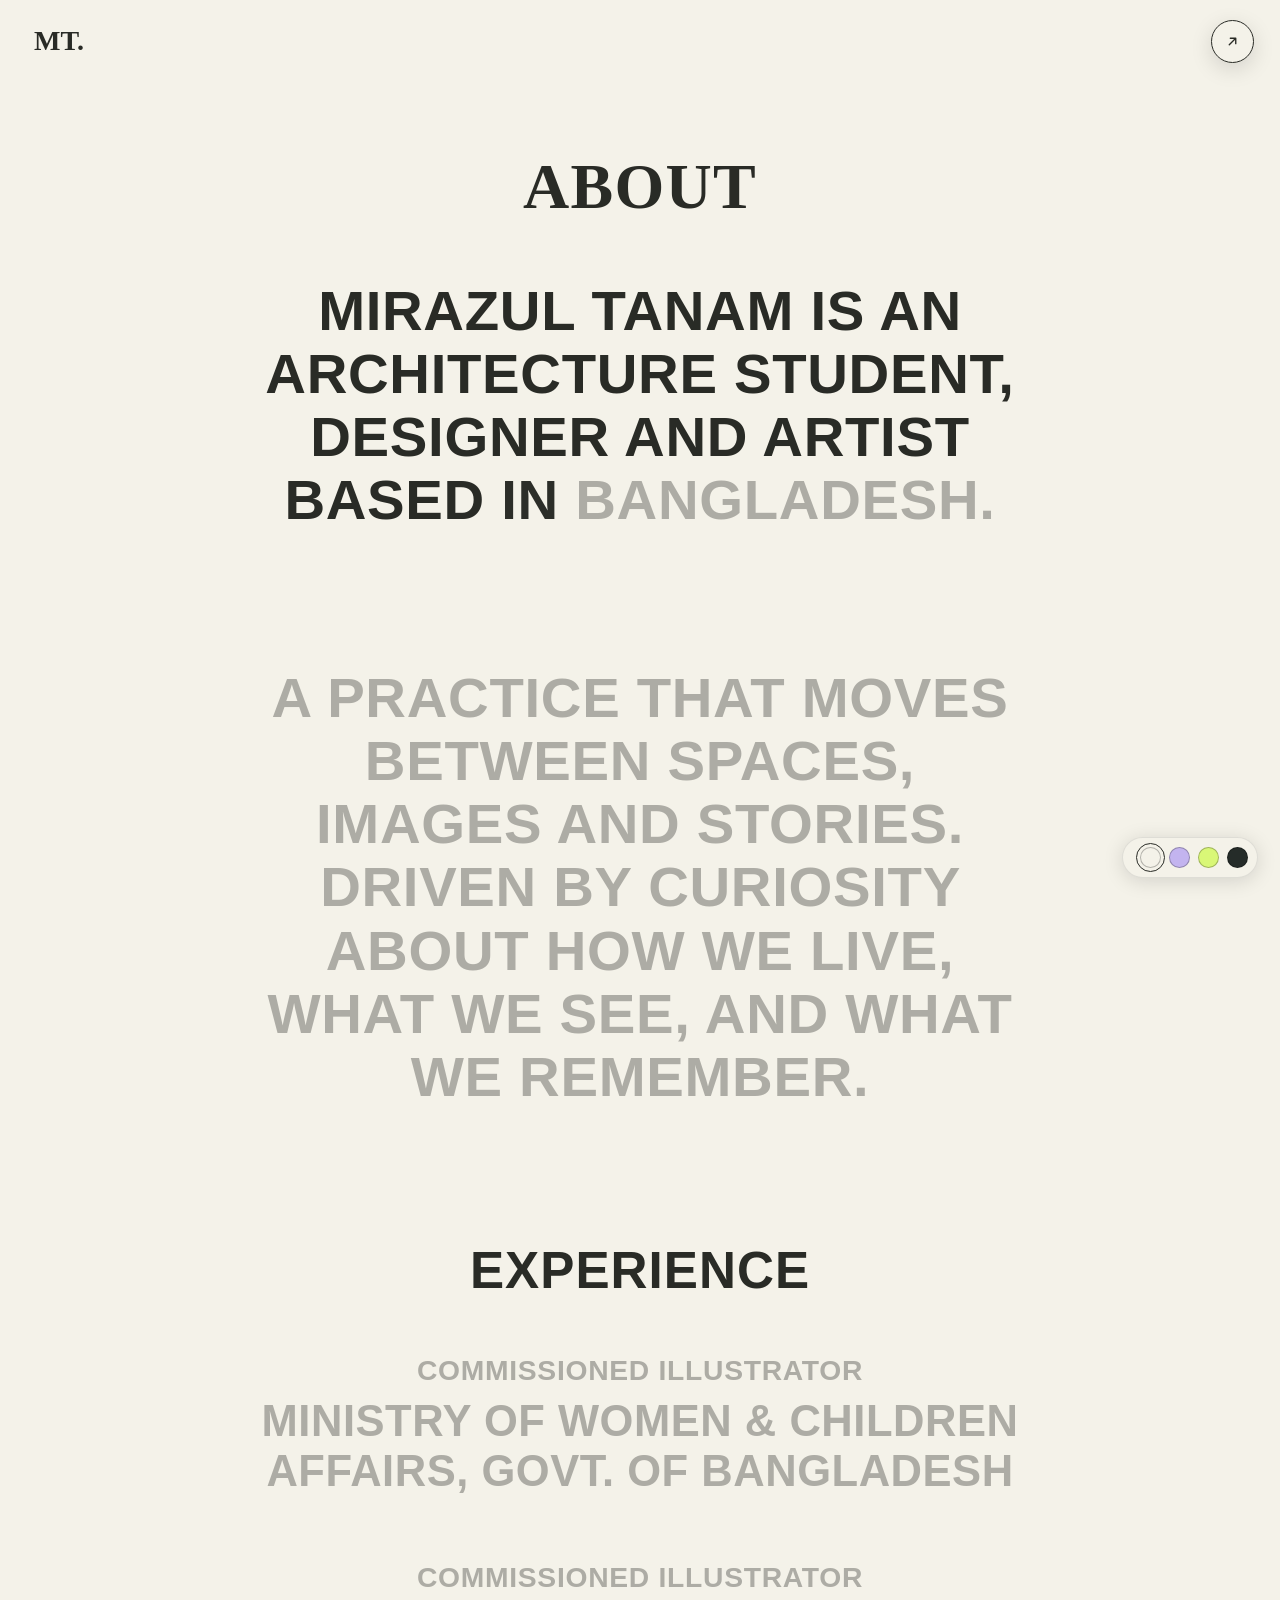
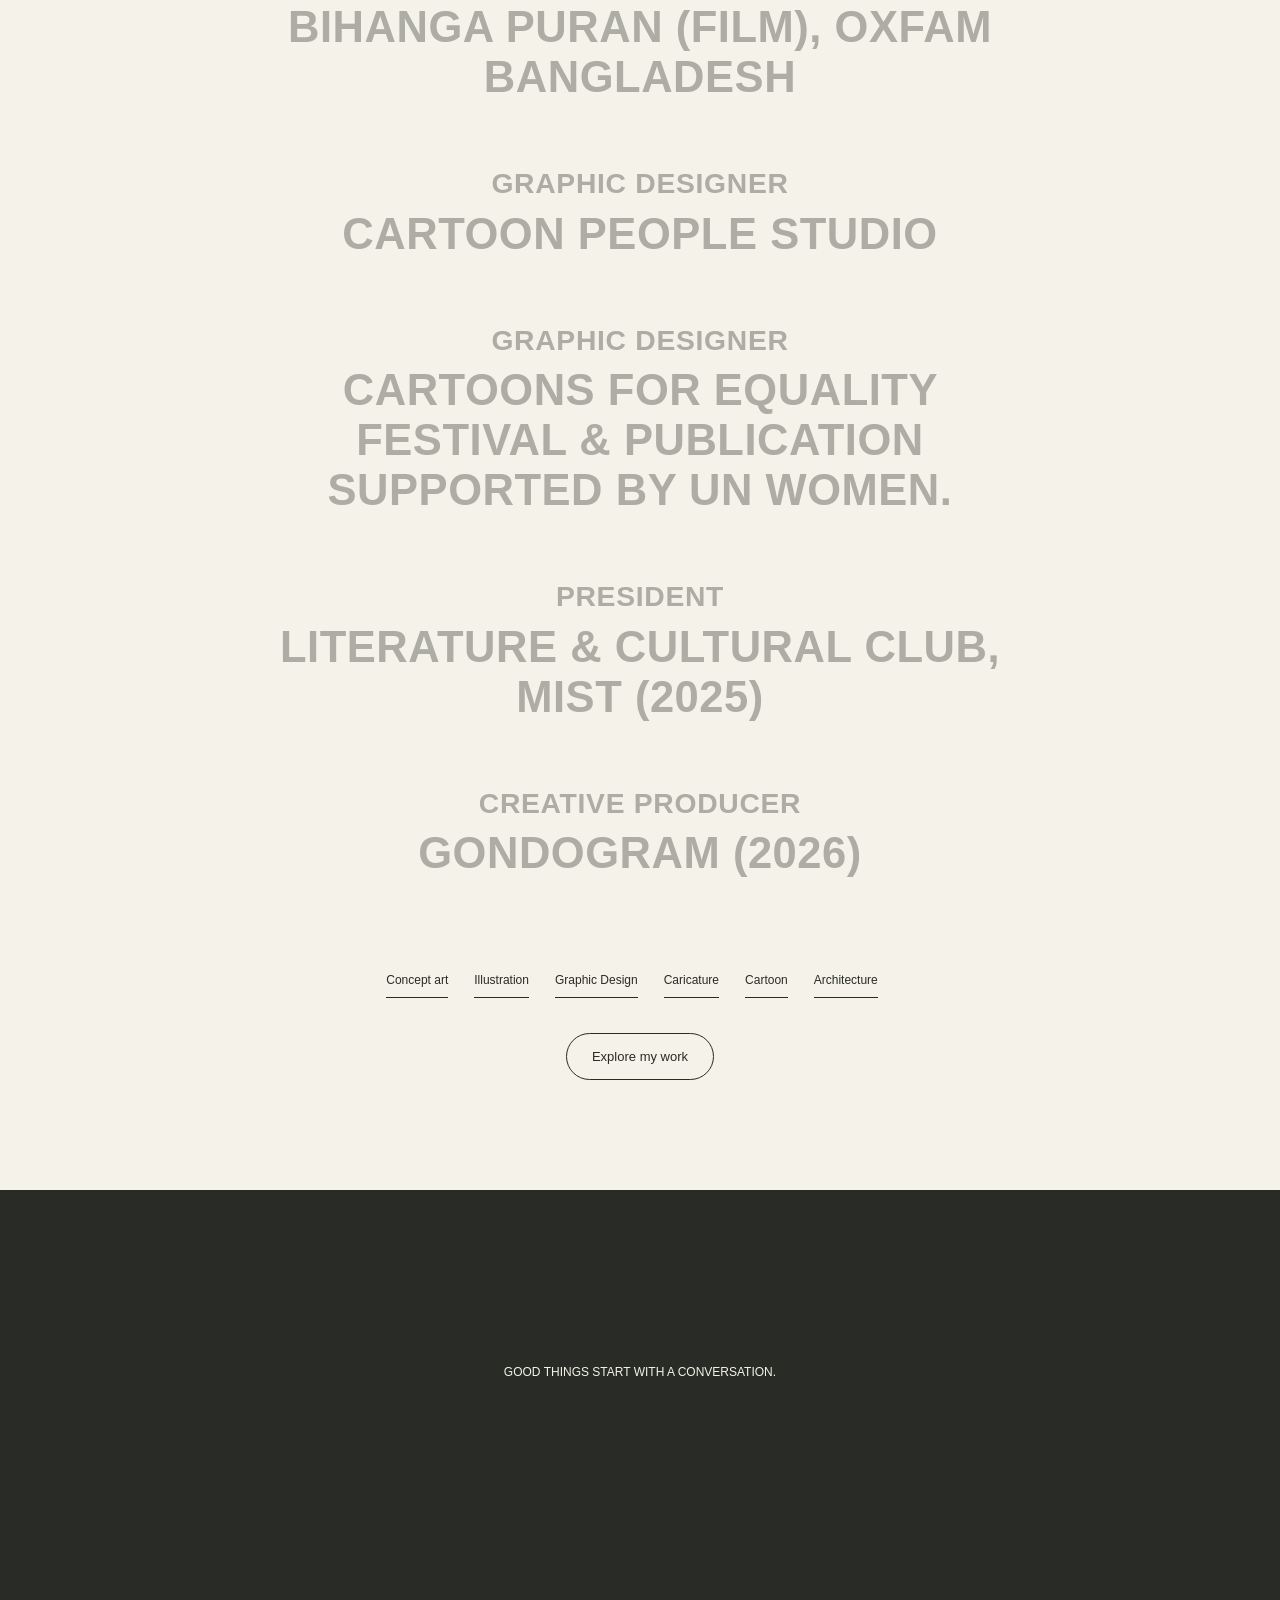
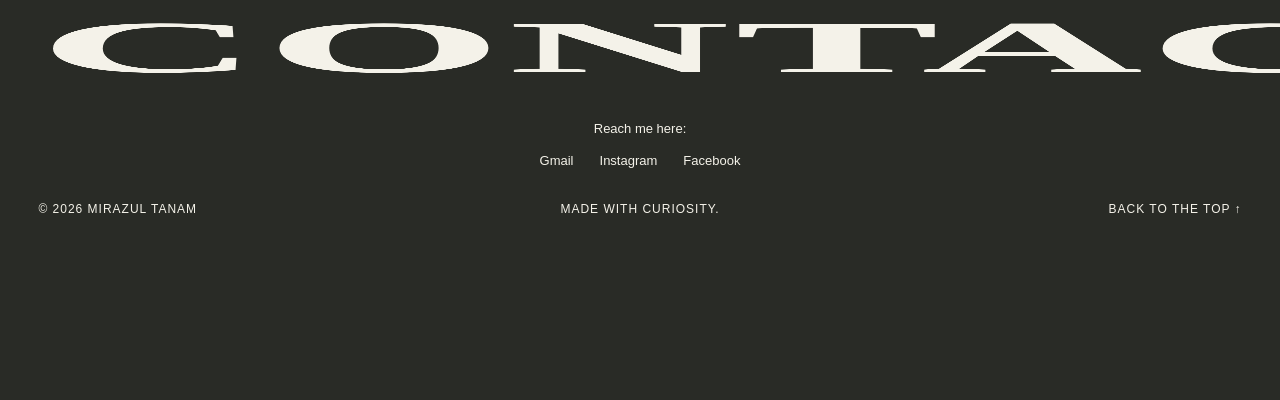
==== commit 81fd64c3: "motion fix" ====
--- a/about.html
+++ b/about.html
@@ -1 +1,122 @@
-<!doctype html><html lang="en"><head><meta charset="UTF-8"><meta name="viewport" content="width=device-width,initial-scale=1"><meta name="description" content="About Mirazul Tanam, architecture student, Designer and Artist based in Bangladesh."><title>About — Mirazul Tanam</title><link rel="stylesheet" href="styles.css"></head><body><header><a class="brand" href="#" aria-label="Home">MT.</a></header><main class="about-page"><h1>ABOUT</h1><p class="about-statement">Mirazul Tanam is an architecture student, Designer and Artist based in Bangladesh.</p><p class="about-statement secondary">A practice that moves between spaces, images and stories. Driven by curiosity about how we live, what we see, and what we remember.</p><p class="about-statement secondary">I also worked as a creative producer on the documentary <em>Pankauri</em> — exploring another way to tell stories.</p><section class="experience" aria-labelledby="experience-title"><h2 id="experience-title">EXPERIENCE</h2><ul><li class="about-statement experience-entry"><span class="experience-role">Creative Producer</span><span class="experience-org">Gondogram (2026)</span></li><li class="about-statement experience-entry"><span class="experience-role">Commissioned Illustrator</span><span class="experience-org">Ministry of Women & Children Affairs, Govt. of Bangladesh</span></li><li class="about-statement experience-entry"><span class="experience-role">Commissioned Illustrator</span><span class="experience-org">Bihanga Puran (Film), Oxfam Bangladesh</span></li><li class="about-statement experience-entry"><span class="experience-role">Graphic Designer</span><span class="experience-org">Cartoon People Studio</span></li><li class="about-statement experience-entry"><span class="experience-role">Graphic Designer</span><span class="experience-org">Cartoons for Equality Festival & Publication Supported by UN Women.</span></li><li class="about-statement experience-entry"><span class="experience-role">President</span><span class="experience-org">Literature & Cultural Club, MIST (2025)</span></li></ul></section><div class="disciplines"><span>Concept art</span><span>Illustration</span><span>Graphic Design</span><span>Caricature</span><span>Cartoon</span><span>Architecture</span></div><a class="back-work" href="index.html#work">Explore my work</a></main><footer id="contact"><span class="small">GOOD THINGS START WITH A CONVERSATION.</span><div class="contact-title-wrap"><h2>CONTACT</h2></div><p>Reach me here:</p><nav class="contact-links" aria-label="Contact links"><a href="#">Gmail</a><a href="#">Instagram</a><a href="#">Facebook</a></nav><div class="bottom"><span>© <span id="year"></span> Mirazul Tanam</span><span>Made with curiosity.</span><a href="#">Back to the top ↑</a></div></footer><div class="palette" aria-label="Choose a color theme"><span aria-hidden="true">Feeling colorful?</span><button data-theme="default" style="--swatch:#f4f2e9" aria-label="Cream theme" aria-pressed="true"></button><button data-theme="purple" style="--swatch:#c3b4ef" aria-label="Lavender theme" aria-pressed="false"></button><button data-theme="green" style="--swatch:#d9f777" aria-label="Lime theme" aria-pressed="false"></button><button data-theme="dark" style="--swatch:#252c29" aria-label="Dark theme" aria-pressed="false"></button></div><script src="about.js"></script><script src="reading-motion.js"></script><script src="contact-motion.js"></script></body></html>+<!doctype html>
+<html lang="en">
+  <head>
+    <meta charset="UTF-8" />
+    <meta name="viewport" content="width=device-width,initial-scale=1" />
+    <meta
+      name="description"
+      content="About Mirazul Tanam, architecture student, Designer and Artist based in Bangladesh."
+    />
+    <title>About — Mirazul Tanam</title>
+    <link rel="stylesheet" href="styles.css" />
+  </head>
+  <body>
+    <header>
+      <a class="brand" href="#" aria-label="Home">MT.</a
+      ><a
+        href="index.html"
+        class="round about-button"
+        aria-label="Return to home"
+        title="Return to home"
+        ><span class="ext" aria-hidden="true"></span
+      ></a>
+    </header>
+    <main class="about-page">
+      <h1>ABOUT</h1>
+      <p class="about-statement">
+        Mirazul Tanam is an architecture student, Designer and Artist based in
+        Bangladesh.
+      </p>
+      <p class="about-statement secondary">
+        A practice that moves between spaces, images and stories. Driven by
+        curiosity about how we live, what we see, and what we remember.
+      </p>
+      <section class="experience" aria-labelledby="experience-title">
+        <h2 id="experience-title">EXPERIENCE</h2>
+        <ul>
+          <li class="about-statement experience-entry">
+            <span class="experience-role">Commissioned Illustrator</span
+            ><span class="experience-org"
+              >Ministry of Women & Children Affairs, Govt. of Bangladesh</span
+            >
+          </li>
+          <li class="about-statement experience-entry">
+            <span class="experience-role">Commissioned Illustrator</span
+            ><span class="experience-org"
+              >Bihanga Puran (Film), Oxfam Bangladesh</span
+            >
+          </li>
+          <li class="about-statement experience-entry">
+            <span class="experience-role">Graphic Designer</span
+            ><span class="experience-org">Cartoon People Studio</span>
+          </li>
+          <li class="about-statement experience-entry">
+            <span class="experience-role">Graphic Designer</span
+            ><span class="experience-org"
+              >Cartoons for Equality Festival & Publication Supported by UN
+              Women.</span
+            >
+          </li>
+          <li class="about-statement experience-entry">
+            <span class="experience-role">President</span
+            ><span class="experience-org"
+              >Literature & Cultural Club, MIST (2025)</span
+            >
+          </li>
+          <li class="about-statement experience-entry">
+            <span class="experience-role">Creative Producer</span
+            ><span class="experience-org">Gondogram (2026)</span>
+          </li>
+        </ul>
+      </section>
+      <div class="disciplines">
+        <span>Concept art</span><span>Illustration</span
+        ><span>Graphic Design</span><span>Caricature</span><span>Cartoon</span
+        ><span>Architecture</span>
+      </div>
+      <a class="back-work" href="index.html#work">Explore my work</a>
+    </main>
+    <footer id="contact">
+      <span class="small">GOOD THINGS START WITH A CONVERSATION.</span>
+      <div class="contact-title-wrap"><h2>CONTACT</h2></div>
+      <p>Reach me here:</p>
+      <nav class="contact-links" aria-label="Contact links">
+        <a href="#">Gmail</a><a href="#">Instagram</a><a href="#">Facebook</a>
+      </nav>
+      <div class="bottom">
+        <span>© <span id="year"></span> Mirazul Tanam</span
+        ><span>Made with curiosity.</span><a href="#">Back to the top ↑</a>
+      </div>
+    </footer>
+    <div class="palette" aria-label="Choose a color theme">
+      <span aria-hidden="true">Feeling colorful?</span
+      ><button
+        data-theme="default"
+        style="--swatch: #f4f2e9"
+        aria-label="Cream theme"
+        aria-pressed="true"
+      ></button
+      ><button
+        data-theme="purple"
+        style="--swatch: #c3b4ef"
+        aria-label="Lavender theme"
+        aria-pressed="false"
+      ></button
+      ><button
+        data-theme="green"
+        style="--swatch: #d9f777"
+        aria-label="Lime theme"
+        aria-pressed="false"
+      ></button
+      ><button
+        data-theme="dark"
+        style="--swatch: #252c29"
+        aria-label="Dark theme"
+        aria-pressed="false"
+      ></button>
+    </div>
+    <script src="about.js"></script>
+    <script src="reading-motion.js"></script>
+    <script src="contact-motion.js"></script>
+  </body>
+</html>
--- a/styles.css
+++ b/styles.css
@@ -132,7 +132,10 @@
   border: 7px solid var(--paper);
   box-shadow: 0 14px 25px #0002;
   transform: rotate(var(--r));
-  transition: transform 0.4s;
+  transition:
+    transform 0.4s,
+    background 0.35s,
+    border-color 0.35s;
   border-radius: 3px;
   background: var(--paper);
   margin: 0 -0.5625rem;
@@ -202,6 +205,10 @@
   padding: 0.625rem 1.125rem;
   border-radius: 30px;
   font-size: 0.75rem;
+  transition:
+    background 0.35s,
+    color 0.35s,
+    transform 0.16s cubic-bezier(0.22, 1, 0.36, 1);
 }
 .filters button[aria-pressed="true"] {
   background: var(--ink);
@@ -262,6 +269,7 @@
   grid-template-columns: 1fr 1fr;
   gap: 4.375rem;
   border-top: 1px solid color-mix(in srgb, var(--ink), transparent 80%);
+  transition: border-color 0.35s;
 }
 .about p {
   font-size: 1.25rem;
@@ -284,6 +292,9 @@
   color: var(--paper);
   padding: 4.375rem 5vw 5rem;
   text-align: center;
+  transition:
+    background 0.35s,
+    color 0.35s;
 }
 footer .small {
   font-size: 0.75rem;
@@ -340,6 +351,7 @@
   padding: 0.5625rem;
   border-radius: 35px;
   background: var(--paper);
+  transition: background 0.35s;
   box-shadow: 0 3px 20px #0002;
   border: 1px solid #8883;
 }
@@ -562,7 +574,7 @@
   min-height: 940px;
 }
 .sticker {
-  animation: arrive-wiggle 1.2s cubic-bezier(0.2, 0.8, 0.2, 1) both;
+  animation: arrive-wiggle 1.2s cubic-bezier(0.2, 0.8, 0.2, 1) backwards;
   animation-delay: 0.15s;
 }
 .sticker:nth-child(2) {
@@ -666,8 +678,8 @@
 }
 .slide .slide-label {
   display: inline-block;
-  background: var(--accent);
   color: var(--ink);
+  transition: color 0.35s;
   font: 600 1.1875rem/1.2 Headline;
   letter-spacing: 0.02em;
   text-transform: uppercase;
@@ -677,19 +689,21 @@
 }
 .slide.active {
   opacity: 1;
-  transform: translateX(-50%);
+  transform: translateX(-50%) scale(var(--press, 1));
   z-index: 2;
   pointer-events: auto;
 }
 .slide.previous {
   opacity: 1;
-  transform: translateX(-183%) translateY(72px) rotate(-14deg);
+  transform: translateX(-183%) translateY(72px) rotate(-14deg)
+    scale(var(--press, 1));
   z-index: 1;
   pointer-events: auto;
 }
 .slide.next {
   opacity: 1;
-  transform: translateX(83%) translateY(72px) rotate(14deg);
+  transform: translateX(83%) translateY(72px) rotate(14deg)
+    scale(var(--press, 1));
   z-index: 1;
   pointer-events: auto;
 }
@@ -722,10 +736,12 @@
     max-width: 300px;
   }
   .slide.previous {
-    transform: translateX(-158%) translateY(44px) rotate(-12deg);
+    transform: translateX(-158%) translateY(44px) rotate(-12deg)
+      scale(var(--press, 1));
   }
   .slide.next {
-    transform: translateX(58%) translateY(44px) rotate(12deg);
+    transform: translateX(58%) translateY(44px) rotate(12deg)
+      scale(var(--press, 1));
   }
   #carousel-status {
     margin-top: 0;
@@ -753,7 +769,9 @@
   background: var(--paper);
   box-shadow: 0 6px 22px #0002;
   z-index: 8;
-  transition: transform 0.3s;
+  transition:
+    transform 0.3s,
+    background 0.35s;
 }
 
 .about-teaser {
@@ -1160,3 +1178,67 @@
 .experience-org {
   display: block;
 }
+.ext{display:inline-block;width:.62em;height:.62em;background-color:currentColor;-webkit-mask:url("data:image/svg+xml,%3Csvg xmlns='http://www.w3.org/2000/svg' viewBox='0 0 24 24' fill='none' stroke='%23000' stroke-width='2.5' stroke-linecap='round' stroke-linejoin='round'%3E%3Cpath d='M6 18 18 6M8 6h10v10'/%3E%3C/svg%3E") center/contain no-repeat;mask:url("data:image/svg+xml,%3Csvg xmlns='http://www.w3.org/2000/svg' viewBox='0 0 24 24' fill='none' stroke='%23000' stroke-width='2.5' stroke-linecap='round' stroke-linejoin='round'%3E%3Cpath d='M6 18 18 6M8 6h10v10'/%3E%3C/svg%3E") center/contain no-repeat}
+
+/* Press feedback */
+.palette button {
+  transition:
+    transform 0.16s cubic-bezier(0.22, 1, 0.36, 1),
+    outline-color 0.35s;
+}
+.project,
+.contact-links a,
+.back-work,
+.modal-back,
+.about-teaser > a {
+  transition: transform 0.16s cubic-bezier(0.22, 1, 0.36, 1);
+}
+.contact-links a:active:not(:focus-visible),
+.back-work:active:not(:focus-visible),
+.modal-back:active:not(:focus-visible),
+.about-teaser > a:active:not(:focus-visible) {
+  transform: scale(0.96);
+}
+.palette button:active:not(:focus-visible) {
+  transform: scale(0.9);
+}
+.project:active:not(:focus-visible) {
+  transform: scale(0.98);
+}
+.filters button:active:not(:focus-visible) {
+  transform: scale(0.96);
+}
+.slide:active:not(:focus-visible) {
+  --press: 0.96;
+  transition-duration:
+    0.16s,
+    0.5s;
+}
+.sticker:active:not(:focus-visible) {
+  transform: rotate(var(--r)) scale(0.96);
+  transition-duration:
+    0.16s,
+    0.35s,
+    0.35s;
+}
+header .about-button:active:not(:focus-visible) {
+  transform: scale(0.96);
+  transition-duration:
+    0.16s,
+    0.35s;
+}
+#project-modal .modal-close:active:not(:focus-visible) {
+  transform: scale(0.96);
+  transition-duration: 0.16s;
+}
+@media (hover: hover) and (pointer: fine) {
+  .sticker:active:not(:focus-visible) {
+    transform: translateY(-25px) rotate(0) scale(0.96);
+  }
+  header .about-button:active:not(:focus-visible) {
+    transform: rotate(-10deg) scale(0.96);
+  }
+  #project-modal .modal-close:active:not(:focus-visible) {
+    transform: rotate(90deg) scale(0.96);
+  }
+}
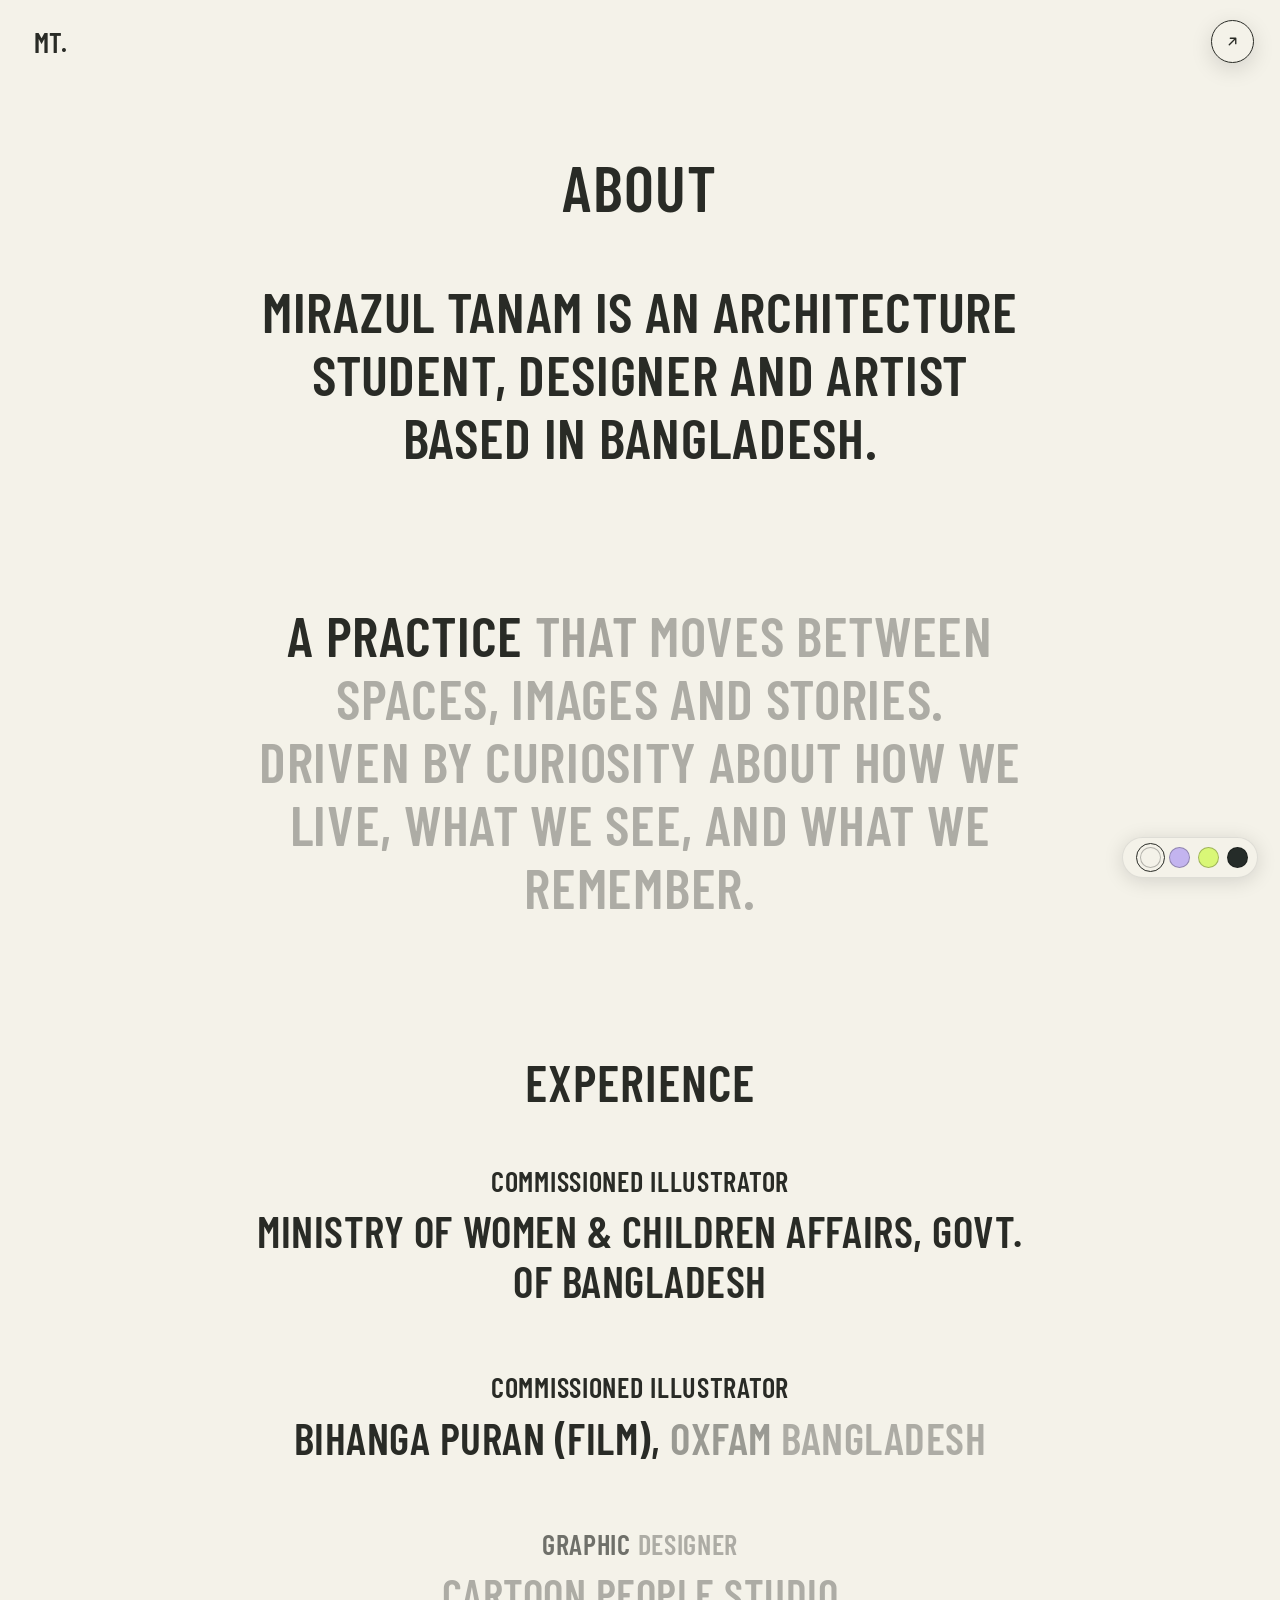
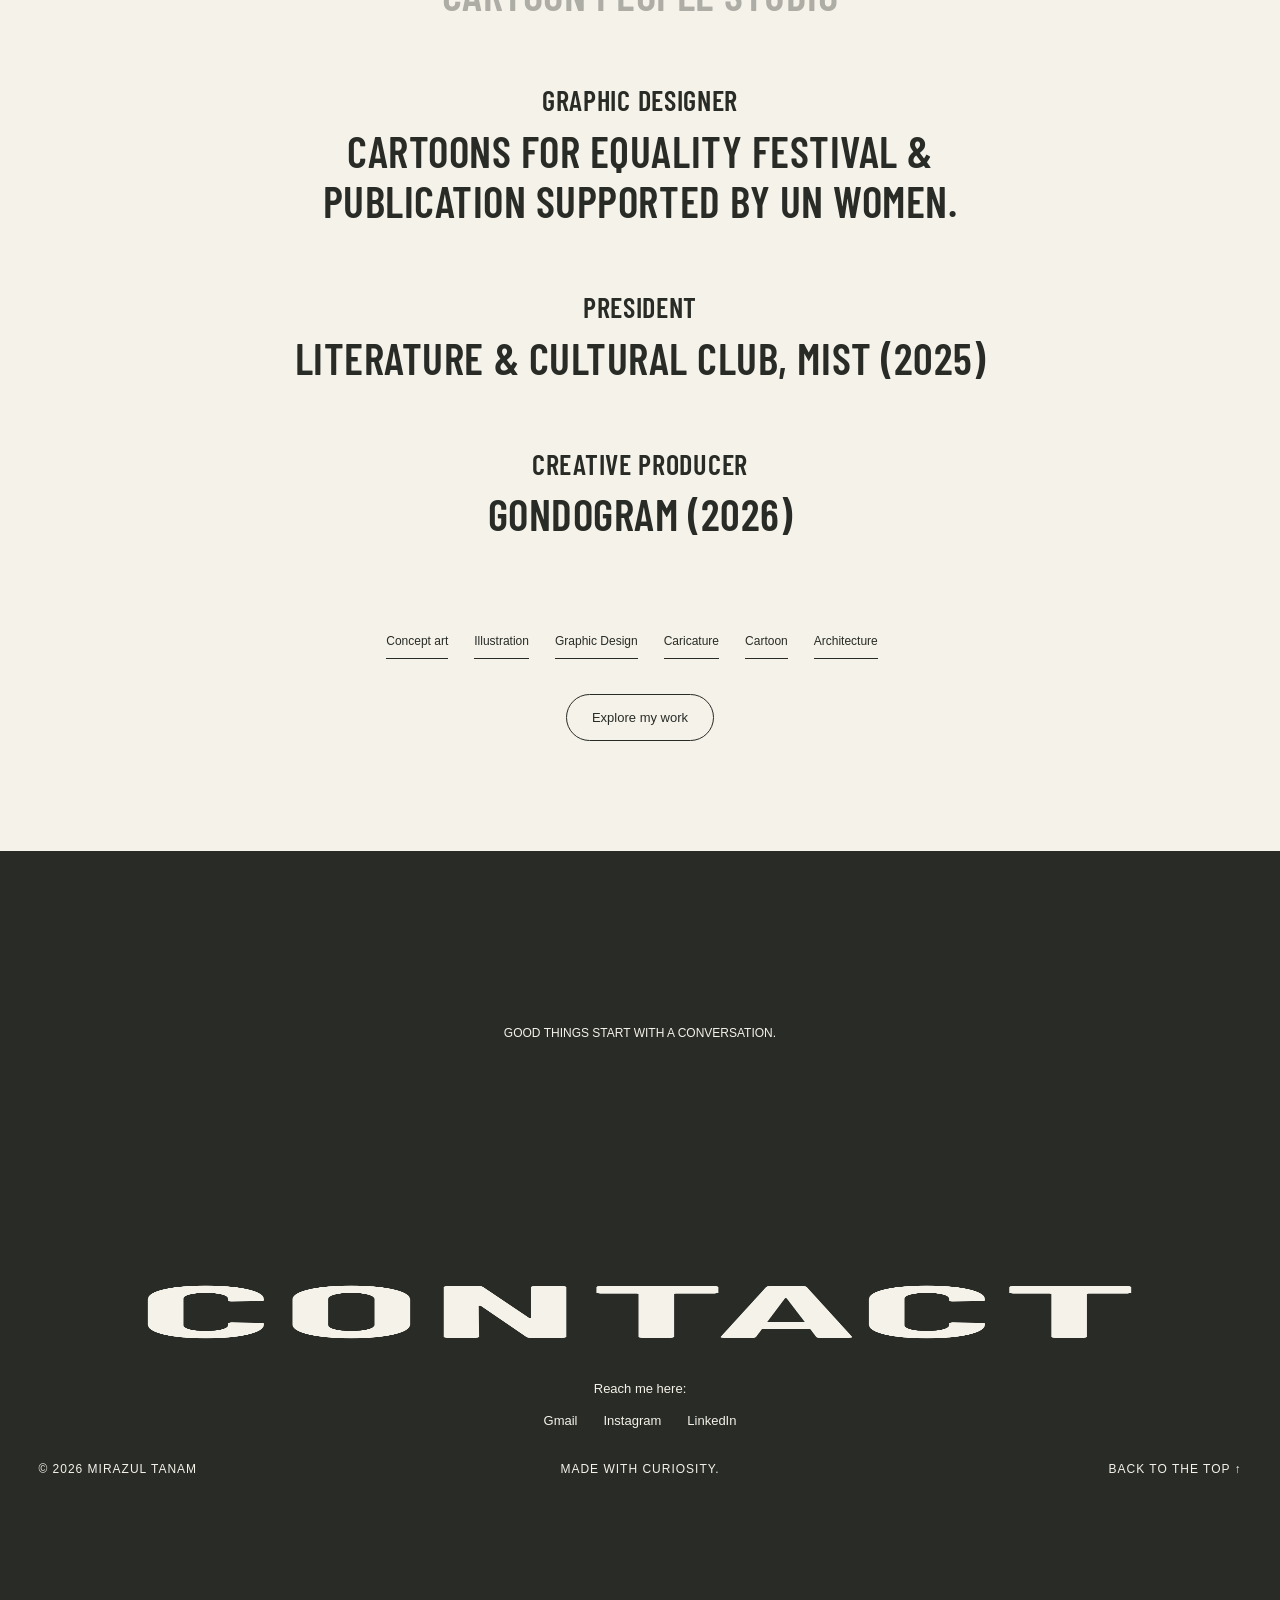
==== commit 5823ec42: "stickers and social links" ====
--- a/about.html
+++ b/about.html
@@ -8,9 +8,23 @@
       content="About Mirazul Tanam, architecture student, Designer and Artist based in Bangladesh."
     />
     <title>About — Mirazul Tanam</title>
+    <link
+      rel="preload"
+      href="assets/headline-semibold.woff2"
+      as="font"
+      type="font/woff2"
+      crossorigin
+    />
     <link rel="stylesheet" href="styles.css" />
   </head>
   <body>
+    <script>
+      // Set the theme before first paint; shared.js validates and syncs buttons.
+      try {
+        document.body.dataset.theme =
+          localStorage.getItem("portfolio-theme") || "default";
+      } catch {}
+    </script>
     <header>
       <a class="brand" href="#" aria-label="Home">MT.</a
       ><a
@@ -81,7 +95,18 @@
       <div class="contact-title-wrap"><h2>CONTACT</h2></div>
       <p>Reach me here:</p>
       <nav class="contact-links" aria-label="Contact links">
-        <a href="#">Gmail</a><a href="#">Instagram</a><a href="#">Facebook</a>
+        <a href="mailto:mirazultanam@gmail.com">Gmail</a
+        ><a
+          href="https://www.instagram.com/_luzarim"
+          target="_blank"
+          rel="noopener"
+          >Instagram</a
+        ><a
+          href="https://www.linkedin.com/in/mirazul-tanam-391a46216"
+          target="_blank"
+          rel="noopener"
+          >LinkedIn</a
+        >
       </nav>
       <div class="bottom">
         <span>© <span id="year"></span> Mirazul Tanam</span
@@ -115,7 +140,7 @@
         aria-pressed="false"
       ></button>
     </div>
-    <script src="about.js"></script>
+    <script src="shared.js"></script>
     <script src="reading-motion.js"></script>
     <script src="contact-motion.js"></script>
   </body>
--- a/styles.css
+++ b/styles.css
@@ -1,6 +1,6 @@
 @font-face {
   font-family: Headline;
-  src: url("assets/headline-semibold.ttf");
+  src: url("assets/headline-semibold.woff2") format("woff2");
   font-weight: 600;
   font-style: normal;
   font-display: swap;
@@ -87,7 +87,7 @@
   font-size: 1.3125rem;
 }
 .hero {
-  min-height: 890px;
+  min-height: 940px;
   height: 100svh;
   max-height: 1150px;
   position: relative;
@@ -99,16 +99,9 @@
   text-align: center;
   overflow: hidden;
 }
-.eyebrow {
-  text-transform: uppercase;
-  letter-spacing: 2px;
-  font-size: 0.625rem;
-  font-weight: 700;
-  margin-bottom: 2rem;
-}
 .hero h1 {
   font:
-    600 clamp(6.25rem, 19vw, 16.875rem)/0.92 Headline,
+    600 clamp(6.25rem, 18vw, 16.875rem)/0.92 Headline,
     sans-serif;
   letter-spacing: 0.005em;
   margin: 0;
@@ -122,7 +115,7 @@
   height: 140px;
   display: flex;
   justify-content: center;
-  margin: -1.25rem 0 1.75rem;
+  margin: 0.1875rem 0 1.75rem;
   z-index: 2;
 }
 .sticker {
@@ -150,24 +143,9 @@
 .intro {
   font: 600 clamp(1.5rem, 3vw, 2.6875rem)/0.95 Headline;
   text-transform: uppercase;
+  letter-spacing: 0.015em;
   max-width: 510px;
   margin: 0.75rem 0 0.875rem;
-}
-.location {
-  font-size: 0.75rem;
-}
-.hero-bottom {
-  position: absolute;
-  bottom: 30px;
-  left: 34px;
-  right: 34px;
-  display: flex;
-  justify-content: space-between;
-  font-size: 0.625rem;
-  letter-spacing: 1px;
-}
-.hero-bottom a {
-  font-size: 0.75rem;
 }
 .work {
   padding: 6.875rem 5vw 5rem;
@@ -178,8 +156,7 @@
   justify-content: space-between;
   margin-bottom: 2.8125rem;
 }
-.section-head h2,
-.about h2 {
+.section-head h2 {
   font: 600 clamp(3.75rem, 8vw, 7.5rem)/1 Headline;
   letter-spacing: 0.01em;
   text-transform: uppercase;
@@ -242,40 +219,6 @@
   transition: transform 0.6s;
 }
 
-.caption {
-  display: flex;
-  justify-content: space-between;
-  gap: 0.75rem;
-  align-items: baseline;
-  margin-top: 0.9375rem;
-}
-.caption h3 {
-  font: 600 1.9375rem/1 Headline;
-  text-transform: uppercase;
-  margin: 0;
-}
-.caption span {
-  font-size: 0.75rem;
-}
-.note {
-  font-size: 0.6875rem;
-  line-height: 1.6;
-  margin-top: 2.1875rem;
-  opacity: 0.65;
-}
-.about {
-  padding: 6.25rem 8vw 8.125rem;
-  display: grid;
-  grid-template-columns: 1fr 1fr;
-  gap: 4.375rem;
-  border-top: 1px solid color-mix(in srgb, var(--ink), transparent 80%);
-  transition: border-color 0.35s;
-}
-.about p {
-  font-size: 1.25rem;
-  line-height: 1.55;
-  margin: 0 0 1.75rem;
-}
 .disciplines {
   display: flex;
   flex-wrap: wrap;
@@ -290,11 +233,17 @@
 footer {
   background: var(--ink);
   color: var(--paper);
-  padding: 4.375rem 5vw 5rem;
+  padding: 4.375rem 3vw 5rem;
   text-align: center;
   transition:
     background 0.35s,
     color 0.35s;
+  min-height: 90svh;
+  display: flex;
+  flex-direction: column;
+  justify-content: center;
+  position: relative;
+  overflow: hidden;
 }
 footer .small {
   font-size: 0.75rem;
@@ -389,20 +338,6 @@
   max-width: 10em;
   opacity: 1;
 }
-dialog {
-  max-width: 900px;
-  width: 92vw;
-  border: 0;
-  padding: 0;
-  background: var(--paper);
-  color: var(--ink);
-  border-radius: 8px;
-  max-height: 90svh;
-}
-dialog::backdrop {
-  background: #101510bd;
-  backdrop-filter: blur(7px);
-}
 .modal-close {
   position: absolute;
   right: 15px;
@@ -414,23 +349,6 @@
   font-size: 1.5625rem;
   background: var(--paper);
 }
-dialog img {
-  width: 100%;
-  max-height: 48vh;
-  object-fit: cover;
-}
-dialog .detail {
-  padding: 1.875rem;
-}
-dialog h2 {
-  font: 600 3.125rem/1 Headline;
-  text-transform: uppercase;
-  margin: 0 0 0.9375rem;
-}
-dialog p {
-  line-height: 1.65;
-  max-width: 650px;
-}
 .tag {
   font-size: 0.75rem;
   text-transform: uppercase;
@@ -440,8 +358,7 @@
   overflow: hidden;
 }
 @media (min-width: 1500px) {
-  .work,
-  .about {
+  .work {
     max-width: 1600px;
     margin: auto;
   }
@@ -449,13 +366,6 @@
 @media (max-width: 650px) {
   header {
     padding: 1.25rem;
-  }
-  .hero {
-    min-height: 730px;
-    max-height: 900px;
-  }
-  .hero h1 {
-    font-size: 26vw;
   }
   .stickers {
     height: 110px;
@@ -470,18 +380,6 @@
     font-size: 1.9375rem;
     max-width: 310px;
   }
-  .hero-bottom {
-    left: 20px;
-    right: 20px;
-  }
-  .hero-bottom span {
-    max-width: 150px;
-    text-align: left;
-    line-height: 1.5;
-  }
-  .work {
-    padding: 4.375rem 1.25rem;
-  }
   .filters button {
     min-height: 44px;
   }
@@ -490,28 +388,10 @@
   }
   .section-head p {
     margin-top: 1.25rem;
-  }
-  .grid {
-    grid-template-columns: 1fr;
-    gap: 2rem;
-  }
-  .caption h3 {
-    font-size: 1.8125rem;
-  }
-  .about {
-    padding: 4.0625rem 1.5rem;
-    grid-template-columns: 1fr;
-    gap: 1.875rem;
-  }
-  .about p {
-    font-size: 1.125rem;
   }
   footer .bottom {
     gap: 1.25rem;
     text-align: left;
-  }
-  .eyebrow {
-    font-size: 0.5625rem;
   }
 }
 @media (hover: hover) and (pointer: fine) {
@@ -528,51 +408,11 @@
   header .about-button:hover {
     transform: rotate(-10deg) scale(1.08);
   }
-  .about-teaser > a:hover > span {
-    display: inline-block;
-    transform: translate(5px, -5px);
-  }
   #project-modal .modal-close:hover {
     transform: rotate(90deg);
   }
 }
-@media (prefers-reduced-motion: reduce) {
-  html {
-    scroll-behavior: auto;
-  }
-  *,
-  *::before,
-  *::after {
-    transition: none !important;
-  }
-  .sticker:hover,
-  .sticker:hover img,
-  .project:hover img,
-  header .about-button:hover,
-  .about-teaser > a:hover > span,
-  #project-modal .modal-close:hover {
-    transform: none;
-  }
-  .hero h1,
-  .intro {
-    animation: none;
-  }
-}
-
-.hero h1 {
-  font-size: clamp(6.25rem, 18vw, 16.875rem);
-}
-.caption h3,
-.intro,
-dialog h2 {
-  letter-spacing: 0.015em;
-}
-.stickers {
-  margin-top: 0.1875rem;
-}
-.hero {
-  min-height: 940px;
-}
+
 .sticker {
   animation: arrive-wiggle 1.2s cubic-bezier(0.2, 0.8, 0.2, 1) backwards;
   animation-delay: 0.15s;
@@ -721,9 +561,13 @@
 @media (max-width: 650px) {
   .hero {
     min-height: 800px;
+    max-height: 900px;
   }
   .hero h1 {
     font-size: 25vw;
+  }
+  .work {
+    padding: 4.0625rem 1.25rem 4.375rem;
   }
   .featured {
     padding-top: 2.8125rem;
@@ -748,11 +592,6 @@
   }
   .stickers {
     margin-top: 0.625rem;
-  }
-}
-@media (prefers-reduced-motion: reduce) {
-  .sticker {
-    animation: none !important;
   }
 }
 
@@ -773,15 +612,19 @@
     transform 0.3s,
     background 0.35s;
 }
+header .about-button img {
+  width: 100%;
+  height: 100%;
+  border-radius: 50%;
+  object-fit: cover;
+  display: block;
+}
 
 .about-teaser {
   padding: 6.25rem 1.5625rem 7.5rem;
   text-align: center;
   border-top: 1px solid #8883;
 }
-.about-teaser .eyebrow {
-  display: block;
-}
 .about-teaser > a {
   display: block;
   font: 600 clamp(2.625rem, 7vw, 6.25rem)/1.08 Headline;
@@ -793,15 +636,6 @@
   margin-top: 1.5625rem;
 }
 
-footer {
-  min-height: 90svh;
-  display: flex;
-  flex-direction: column;
-  justify-content: center;
-  position: relative;
-  padding: 4.375rem 3vw 5rem;
-  overflow: hidden;
-}
 footer .contact-title-wrap {
   transform-origin: center bottom;
   will-change: transform;
@@ -873,26 +707,6 @@
 .back-work:hover {
   background: var(--accent);
 }
-.about-art {
-  display: flex;
-  justify-content: center;
-  gap: 1.125rem;
-  margin: 3.4375rem 0 4.0625rem;
-}
-.about-art img {
-  width: 28%;
-  max-width: 180px;
-  aspect-ratio: 1;
-  object-fit: cover;
-  border-radius: 5px;
-  transform: rotate(-8deg);
-}
-.about-art img:nth-child(2) {
-  transform: rotate(7deg);
-}
-.about-art img:nth-child(3) {
-  transform: rotate(-4deg);
-}
 @media (max-width: 650px) {
   header .brand {
     left: 20px;
@@ -916,19 +730,8 @@
   .about-page h1 {
     margin-bottom: 2.8125rem;
   }
-  .about-statement {
-    margin-bottom: 2.5rem;
-  }
   .about-teaser {
     padding: 4.375rem 1.25rem 5.3125rem;
-  }
-}
-@media (prefers-reduced-motion: reduce) {
-  footer .contact-title-wrap {
-    transform: none !important;
-  }
-  footer.contact-pop h2 {
-    animation: none !important;
   }
 }
 
@@ -1002,15 +805,8 @@
     Arial,
     sans-serif;
   letter-spacing: 0.01em;
+  text-transform: uppercase;
   margin: 0 0 1.125rem;
-}
-#project-modal .project-heading p {
-  font:
-    0.9375rem/1.5 Arial,
-    sans-serif;
-  opacity: 0.7;
-  margin: 0 auto;
-  max-width: 410px;
 }
 .modal-gallery {
   display: grid;
@@ -1068,17 +864,6 @@
   border-radius: 12px;
   box-shadow: 0 16px 30px #00000012;
 }
-#projects .caption {
-  display: block;
-  text-align: center;
-}
-#projects .caption h3 {
-  font-size: 1.6875rem;
-  margin-bottom: 0.4375rem;
-}
-#projects .caption span {
-  opacity: 0.7;
-}
 @media (max-width: 850px) {
   #projects {
     grid-template-columns: repeat(2, minmax(0, 1fr));
@@ -1110,20 +895,6 @@
   }
   #projects {
     gap: 1.875rem 0.9375rem;
-  }
-  #projects .caption h3 {
-    font-size: 1.375rem;
-  }
-  #projects .caption span {
-    font-size: 0.75rem;
-  }
-  #project-modal .project-heading p {
-    font-size: 0.875rem;
-  }
-}
-@media (prefers-reduced-motion: reduce) {
-  #project-modal[open] {
-    animation: none;
   }
 }
 .modal-gallery .gallery-item:only-child {
@@ -1140,12 +911,6 @@
 .reading-word {
   color: color-mix(in srgb, var(--ink) var(--read-ink, 35%), var(--paper));
   transition: color 0.08s linear;
-}
-@media (prefers-reduced-motion: reduce) {
-  .reading-word {
-    color: var(--ink);
-    transition: none;
-  }
 }
 .experience {
   margin: 5.9375rem auto 5.3125rem;
@@ -1242,3 +1007,35 @@
     transform: rotate(90deg) scale(0.96);
   }
 }
+
+/* Single reduced-motion block, placed last so it wins over base animations. */
+@media (prefers-reduced-motion: reduce) {
+  html {
+    scroll-behavior: auto;
+  }
+  *,
+  *::before,
+  *::after {
+    transition: none !important;
+  }
+  .sticker:hover,
+  .sticker:hover img,
+  .project:hover img,
+  header .about-button:hover,
+  #project-modal .modal-close:hover {
+    transform: none;
+  }
+  .hero h1,
+  .intro,
+  .sticker,
+  footer.contact-pop h2,
+  #project-modal[open] {
+    animation: none !important;
+  }
+  footer .contact-title-wrap {
+    transform: none !important;
+  }
+  .reading-word {
+    color: var(--ink);
+  }
+}
